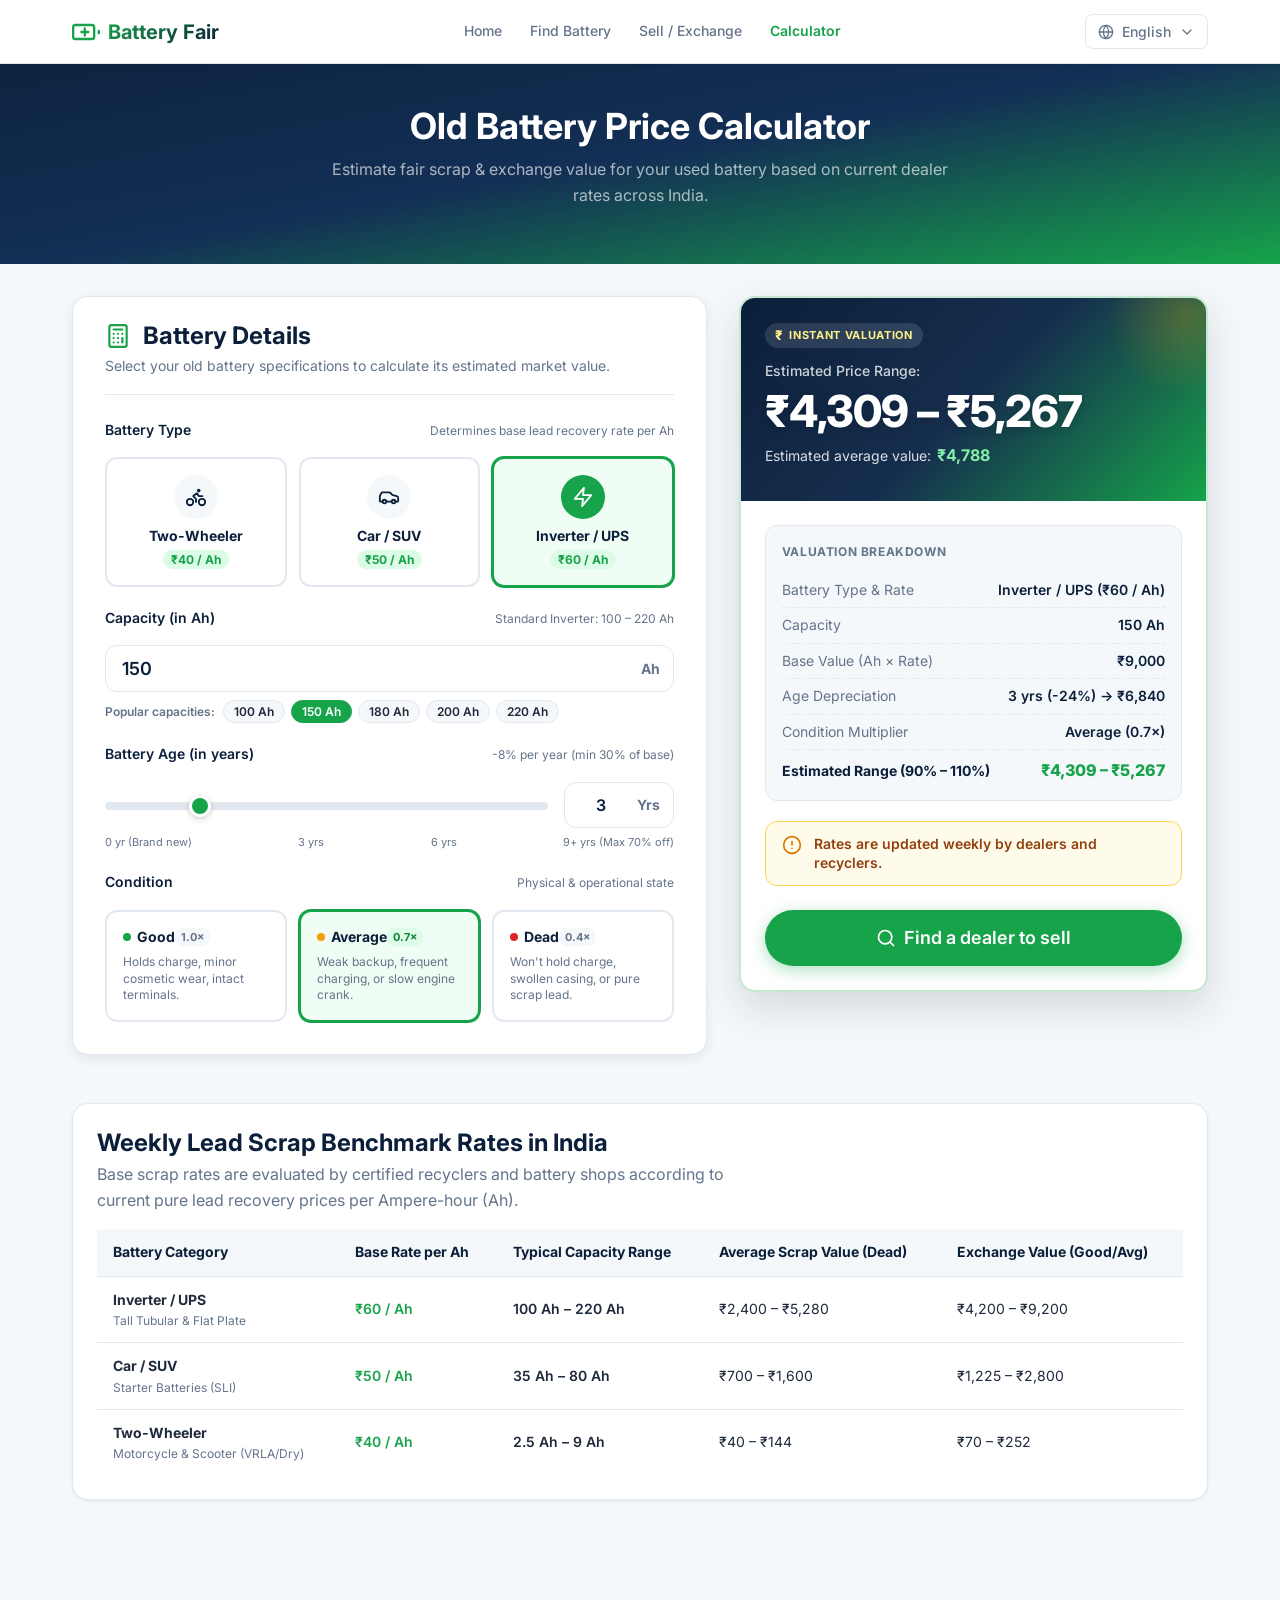
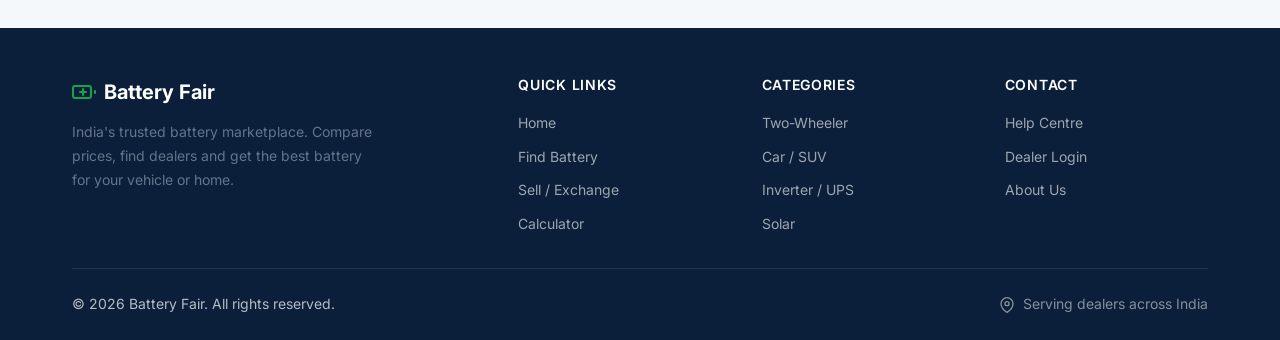
==== calculator.html @ ad50bdcd "Battery Fair demo" ====
<!DOCTYPE html>
<html lang="en">
<head>
  <meta charset="UTF-8">
  <meta name="viewport" content="width=device-width, initial-scale=1.0">
  <title>Old Battery Price Calculator — Battery Fair</title>
  <meta name="description" content="Calculate the scrap and exchange value of your old battery across India. Get instant fair price estimates based on weekly dealer rates.">
  <link rel="preconnect" href="https://fonts.googleapis.com">
  <link rel="preconnect" href="https://fonts.gstatic.com" crossorigin>
  <link href="https://fonts.googleapis.com/css2?family=Inter:wght@400;500;600;700;800&display=swap" rel="stylesheet">
  <link rel="stylesheet" href="css/style.css">
  <style>
    /* ============================================================
       Calculator Specific Styles
       ============================================================ */
    .calc-section {
      padding: var(--space-8) 0 var(--space-16);
    }

    .calc-grid {
      display: grid;
      grid-template-columns: 1fr;
      gap: var(--space-8);
      align-items: start;
    }

    @media (min-width: 992px) {
      .calc-grid {
        grid-template-columns: 1.15fr 0.85fr;
      }
    }

    /* Form Card */
    .calc-form-card {
      background: var(--color-white);
      border-radius: var(--radius-lg);
      padding: var(--space-6) var(--space-8);
      box-shadow: var(--shadow-md);
      border: 1px solid var(--color-border);
    }

    @media (max-width: 640px) {
      .calc-form-card {
        padding: var(--space-5) var(--space-4);
      }
    }

    .calc-card-header {
      margin-bottom: var(--space-6);
      padding-bottom: var(--space-4);
      border-bottom: 1px solid var(--color-border);
    }

    .calc-card-title {
      font-size: var(--font-size-2xl);
      color: var(--color-dark);
      display: flex;
      align-items: center;
      gap: var(--space-3);
    }

    .calc-card-title svg {
      width: 26px;
      height: 26px;
      color: var(--color-primary);
    }

    .calc-card-subtitle {
      font-size: var(--font-size-sm);
      color: var(--color-text-muted);
      margin-top: var(--space-1);
    }

    .form-label-row {
      display: flex;
      justify-content: space-between;
      align-items: baseline;
      margin-bottom: var(--space-2);
      flex-wrap: wrap;
      gap: var(--space-1);
    }

    .form-label-title {
      font-size: var(--font-size-sm);
      font-weight: 700;
      color: var(--color-dark);
    }

    .form-label-hint {
      font-size: var(--font-size-xs);
      color: var(--color-text-muted);
    }

    /* Battery Type Selector Cards */
    .type-cards-grid {
      display: grid;
      grid-template-columns: repeat(3, 1fr);
      gap: var(--space-3);
      margin-bottom: var(--space-2);
    }

    @media (max-width: 600px) {
      .type-cards-grid {
        grid-template-columns: 1fr;
      }
    }

    .type-card {
      display: flex;
      flex-direction: column;
      align-items: center;
      text-align: center;
      padding: var(--space-4) var(--space-3);
      background: var(--color-white);
      border: 2px solid var(--color-border);
      border-radius: var(--radius-md);
      cursor: pointer;
      transition: all var(--transition-base);
      user-select: none;
      position: relative;
    }

    .type-card:hover {
      border-color: var(--color-primary);
      background: #F0FDF4;
      transform: translateY(-2px);
    }

    .type-card.active {
      border-color: var(--color-primary);
      background: #F0FDF4;
      box-shadow: 0 0 0 1px var(--color-primary);
    }

    .type-card__icon {
      width: 44px;
      height: 44px;
      border-radius: 50%;
      background: var(--color-bg);
      display: flex;
      align-items: center;
      justify-content: center;
      color: var(--color-dark);
      margin-bottom: var(--space-2);
      transition: all var(--transition-fast);
    }

    .type-card.active .type-card__icon {
      background: var(--color-primary);
      color: var(--color-white);
    }

    .type-card__icon svg {
      width: 22px;
      height: 22px;
    }

    .type-card__title {
      font-size: var(--font-size-sm);
      font-weight: 700;
      color: var(--color-dark);
      margin-bottom: 2px;
    }

    .type-card__rate {
      font-size: var(--font-size-xs);
      font-weight: 700;
      color: var(--color-primary);
      background: var(--color-primary-light);
      padding: 2px 8px;
      border-radius: var(--radius-full);
      margin-top: 4px;
    }

    /* Capacity input with unit & quick presets */
    .input-unit-wrap {
      position: relative;
      display: flex;
      align-items: center;
    }

    .input-unit-wrap .form-input {
      padding-right: 56px;
      font-size: var(--font-size-lg);
      font-weight: 600;
      color: var(--color-dark);
    }

    .input-unit-tag {
      position: absolute;
      right: 14px;
      font-size: var(--font-size-sm);
      font-weight: 700;
      color: var(--color-text-muted);
      pointer-events: none;
    }

    .preset-chips-wrap {
      display: flex;
      align-items: center;
      gap: var(--space-2);
      flex-wrap: wrap;
      margin-top: var(--space-2);
    }

    .preset-chips-label {
      font-size: var(--font-size-xs);
      font-weight: 600;
      color: var(--color-text-muted);
    }

    .preset-chip-btn {
      font-size: var(--font-size-xs);
      font-weight: 600;
      padding: 3px 10px;
      border-radius: var(--radius-full);
      border: 1px solid var(--color-border);
      background: var(--color-bg);
      color: var(--color-text);
      cursor: pointer;
      transition: all var(--transition-fast);
    }

    .preset-chip-btn:hover {
      border-color: var(--color-primary);
      color: var(--color-primary);
      background: var(--color-primary-light);
    }

    .preset-chip-btn.active {
      border-color: var(--color-primary);
      background: var(--color-primary);
      color: var(--color-white);
    }

    /* Age Slider and Stepper */
    .age-control-box {
      display: flex;
      gap: var(--space-4);
      align-items: center;
    }

    .age-slider-wrap {
      flex: 1;
    }

    .form-range {
      width: 100%;
      height: 8px;
      border-radius: var(--radius-full);
      background: var(--color-border);
      outline: none;
      -webkit-appearance: none;
      cursor: pointer;
    }

    .form-range::-webkit-slider-thumb {
      -webkit-appearance: none;
      width: 22px;
      height: 22px;
      border-radius: 50%;
      background: var(--color-primary);
      border: 3px solid var(--color-white);
      box-shadow: 0 2px 6px rgba(0, 0, 0, 0.2);
      cursor: pointer;
      transition: transform var(--transition-fast);
    }

    .form-range::-webkit-slider-thumb:hover {
      transform: scale(1.15);
    }

    .age-number-wrap {
      width: 110px;
      flex-shrink: 0;
    }

    .age-number-wrap .form-input {
      font-size: var(--font-size-base);
      font-weight: 600;
      text-align: center;
      padding-right: 36px;
    }

    .age-scale-ticks {
      display: flex;
      justify-content: space-between;
      margin-top: 6px;
      font-size: 11px;
      color: var(--color-text-muted);
    }

    /* Condition Selector Cards */
    .condition-cards-grid {
      display: grid;
      grid-template-columns: repeat(3, 1fr);
      gap: var(--space-3);
    }

    @media (max-width: 640px) {
      .condition-cards-grid {
        grid-template-columns: 1fr;
      }
    }

    .condition-card {
      display: flex;
      flex-direction: column;
      justify-content: flex-start;
      padding: var(--space-4);
      border: 2px solid var(--color-border);
      border-radius: var(--radius-md);
      background: var(--color-white);
      cursor: pointer;
      text-align: left;
      transition: all var(--transition-base);
      user-select: none;
    }

    .condition-card:hover {
      border-color: var(--color-primary);
      background: #F0FDF4;
      transform: translateY(-2px);
    }

    .condition-card.active {
      border-color: var(--color-primary);
      background: #F0FDF4;
      box-shadow: 0 0 0 1px var(--color-primary);
    }

    .condition-card__top {
      display: flex;
      align-items: center;
      justify-content: space-between;
      margin-bottom: var(--space-1);
    }

    .condition-card__name {
      font-size: var(--font-size-sm);
      font-weight: 700;
      color: var(--color-dark);
      display: flex;
      align-items: center;
      gap: 6px;
    }

    .condition-dot {
      width: 8px;
      height: 8px;
      border-radius: 50%;
    }

    .condition-dot--good { background: #16A34A; }
    .condition-dot--avg  { background: #F59E0B; }
    .condition-dot--dead { background: #DC2626; }

    .condition-card__tag {
      font-size: 11px;
      font-weight: 700;
      padding: 2px 6px;
      border-radius: var(--radius-sm);
      background: var(--color-bg);
      color: var(--color-text-muted);
    }

    .condition-card.active .condition-card__tag {
      background: var(--color-primary-light);
      color: var(--color-primary-hover);
    }

    .condition-card__desc {
      font-size: 12px;
      color: var(--color-text-muted);
      line-height: 1.4;
      margin-top: 4px;
    }

    /* ==================== Result Column & Large Card ==================== */
    .calc-result-sticky {
      position: sticky;
      top: calc(var(--navbar-height) + var(--space-4));
    }

    .calc-result-card {
      background: var(--color-white);
      border-radius: var(--radius-lg);
      box-shadow: 0 16px 40px rgba(11, 31, 58, 0.14);
      border: 2px solid rgba(22, 163, 74, 0.25);
      overflow: hidden;
      transition: transform var(--transition-base), box-shadow var(--transition-base);
    }

    .calc-result-card:hover {
      box-shadow: 0 20px 48px rgba(11, 31, 58, 0.18);
    }

    .calc-result-header {
      background: linear-gradient(135deg, #0B1F3A 0%, #162E4E 50%, #16A34A 100%);
      color: var(--color-white);
      padding: var(--space-6) var(--space-6) var(--space-8);
      position: relative;
      overflow: hidden;
    }

    .calc-result-header::after {
      content: '';
      position: absolute;
      top: -60px;
      right: -60px;
      width: 160px;
      height: 160px;
      background: radial-gradient(circle, rgba(245, 158, 11, 0.25) 0%, transparent 70%);
      border-radius: 50%;
      pointer-events: none;
    }

    .calc-result-badge {
      display: inline-flex;
      align-items: center;
      gap: 6px;
      font-size: 11px;
      font-weight: 700;
      text-transform: uppercase;
      letter-spacing: 0.06em;
      color: #FEF08A;
      background: rgba(255, 255, 255, 0.12);
      padding: 4px 10px;
      border-radius: var(--radius-full);
      margin-bottom: var(--space-3);
    }

    .calc-result-badge svg {
      width: 14px;
      height: 14px;
    }

    .calc-result-label {
      font-size: var(--font-size-sm);
      color: rgba(255, 255, 255, 0.8);
      font-weight: 500;
      margin-bottom: var(--space-1);
    }

    .calc-result-range {
      font-size: clamp(2rem, 4.5vw, 2.75rem);
      font-weight: 800;
      line-height: 1.1;
      color: var(--color-white);
      letter-spacing: -0.02em;
      margin-bottom: var(--space-2);
      text-shadow: 0 2px 10px rgba(0, 0, 0, 0.2);
    }

    .calc-result-midpoint {
      font-size: var(--font-size-sm);
      color: rgba(255, 255, 255, 0.85);
      display: flex;
      align-items: center;
      gap: 6px;
    }

    .calc-result-midpoint strong {
      color: #86EFAC;
      font-weight: 700;
      font-size: var(--font-size-base);
    }

    .calc-result-body {
      padding: var(--space-6);
    }

    /* Breakdown Box */
    .calc-breakdown {
      background: var(--color-bg);
      border: 1px solid var(--color-border);
      border-radius: var(--radius-md);
      padding: var(--space-4);
      margin-bottom: var(--space-5);
    }

    .calc-breakdown__heading {
      font-size: var(--font-size-xs);
      font-weight: 700;
      color: var(--color-text-muted);
      text-transform: uppercase;
      letter-spacing: 0.05em;
      margin-bottom: var(--space-3);
    }

    .calc-breakdown__row {
      display: flex;
      justify-content: space-between;
      align-items: center;
      font-size: var(--font-size-sm);
      padding: 6px 0;
      border-bottom: 1px dashed var(--color-border);
    }

    .calc-breakdown__row:last-child {
      border-bottom: none;
      padding-bottom: 0;
      padding-top: var(--space-2);
    }

    .calc-breakdown__label {
      color: var(--color-text-muted);
    }

    .calc-breakdown__val {
      font-weight: 600;
      color: var(--color-dark);
      text-align: right;
    }

    .calc-breakdown__row--total .calc-breakdown__label {
      font-weight: 700;
      color: var(--color-dark);
    }

    .calc-breakdown__row--total .calc-breakdown__val {
      font-weight: 800;
      color: var(--color-primary);
      font-size: var(--font-size-base);
    }

    /* Specific Note required by prompt */
    .calc-note-box {
      display: flex;
      align-items: flex-start;
      gap: var(--space-3);
      background: #FFFBEB;
      border: 1.5px solid #FCD34D;
      border-radius: var(--radius-md);
      padding: var(--space-3) var(--space-4);
      margin-bottom: var(--space-6);
    }

    .calc-note-box svg {
      width: 20px;
      height: 20px;
      color: #D97706;
      flex-shrink: 0;
      margin-top: 1px;
    }

    .calc-note-text {
      font-size: var(--font-size-sm);
      font-weight: 600;
      color: #92400E;
      line-height: 1.4;
      margin: 0;
    }

    /* Find dealer button */
    .btn-find-dealer {
      width: 100%;
      box-shadow: 0 4px 16px rgba(22, 163, 74, 0.35);
    }

    .btn-find-dealer:hover {
      box-shadow: 0 6px 20px rgba(22, 163, 74, 0.45);
    }

    /* Reference Cards & Tables */
    .calc-info-section {
      margin-top: var(--space-12);
    }

    .rates-table-card {
      background: var(--color-white);
      border-radius: var(--radius-lg);
      padding: var(--space-6);
      border: 1px solid var(--color-border);
      box-shadow: var(--shadow-sm);
    }

    .rates-table {
      width: 100%;
      border-collapse: collapse;
      margin-top: var(--space-4);
    }

    .rates-table th,
    .rates-table td {
      padding: var(--space-3) var(--space-4);
      text-align: left;
      border-bottom: 1px solid var(--color-border);
      font-size: var(--font-size-sm);
    }

    .rates-table th {
      font-weight: 700;
      color: var(--color-dark);
      background: var(--color-bg);
    }

    .rates-table tr:last-child td {
      border-bottom: none;
    }

    .rates-table td:nth-child(2),
    .rates-table td:nth-child(3) {
      font-weight: 600;
    }

    .sr-only {
      position: absolute;
      width: 1px;
      height: 1px;
      padding: 0;
      margin: -1px;
      overflow: hidden;
      clip: rect(0, 0, 0, 0);
      white-space: nowrap;
      border: 0;
    }
  </style>
</head>
<body>

  <!-- ==================== NAVBAR ==================== -->
  <nav class="navbar" role="navigation" aria-label="Main navigation">
    <div class="container navbar__inner">
      <a href="index.html" class="navbar__logo" aria-label="Battery Fair home">
        <svg xmlns="http://www.w3.org/2000/svg" viewBox="0 0 24 24" fill="none"
             stroke="currentColor" stroke-width="2" stroke-linecap="round" stroke-linejoin="round">
          <rect x="1" y="6" width="18" height="12" rx="2" ry="2"/>
          <line x1="23" y1="13" x2="23" y2="11"/>
          <line x1="11" y1="9" x2="11" y2="15"/>
          <line x1="8" y1="12" x2="14" y2="12"/>
        </svg>
        <span>Battery Fair</span>
      </a>
      <div class="navbar__links">
        <a href="index.html"      class="navbar__link" data-page="index.html" data-i18n="nav.home">Home</a>
        <a href="finder.html"     class="navbar__link" data-page="finder.html" data-i18n="nav.find">Find Battery</a>
        <a href="sale.html"       class="navbar__link" data-page="sale.html" data-i18n="nav.sale">Sell / Exchange</a>
        <a href="calculator.html" class="navbar__link" data-page="calculator.html" data-i18n="nav.calculator">Calculator</a>
      </div>
      <div class="lang-dropdown">
        <button class="lang-dropdown__toggle" id="lang-toggle" aria-haspopup="true" aria-expanded="false">
          <svg xmlns="http://www.w3.org/2000/svg" viewBox="0 0 24 24" fill="none"
               stroke="currentColor" stroke-width="2" stroke-linecap="round" stroke-linejoin="round">
            <circle cx="12" cy="12" r="10"/>
            <line x1="2" y1="12" x2="22" y2="12"/>
            <path d="M12 2a15.3 15.3 0 0 1 4 10 15.3 15.3 0 0 1-4 10
                     15.3 15.3 0 0 1-4-10A15.3 15.3 0 0 1 12 2z"/>
          </svg>
          <span class="lang-dropdown__label">English</span>
          <svg xmlns="http://www.w3.org/2000/svg" viewBox="0 0 24 24" fill="none"
               stroke="currentColor" stroke-width="2" stroke-linecap="round" stroke-linejoin="round">
            <polyline points="6 9 12 15 18 9"/>
          </svg>
        </button>
        <div class="lang-dropdown__menu" id="lang-menu" role="menu">
          <button class="lang-dropdown__item lang-dropdown__item--active" data-lang="en" role="menuitem">English</button>
          <button class="lang-dropdown__item" data-lang="kn" role="menuitem">ಕನ್ನಡ</button>
          <button class="lang-dropdown__item" data-lang="hi" role="menuitem">हिन्दी</button>
        </div>
      </div>
      <button class="navbar__hamburger" id="hamburger"
              aria-label="Toggle menu" aria-expanded="false" aria-controls="mobile-menu">
        <span></span><span></span><span></span>
      </button>
    </div>
  </nav>

  <!-- ==================== MOBILE MENU ==================== -->
  <div class="mobile-menu" id="mobile-menu" role="navigation" aria-label="Mobile navigation">
    <span class="mobile-menu__label" data-i18n="nav.navigate">Navigate</span>
    <a href="index.html"      class="mobile-menu__link" data-page="index.html" data-i18n="nav.home">
      <svg xmlns="http://www.w3.org/2000/svg" viewBox="0 0 24 24" fill="none" stroke="currentColor" stroke-width="2" stroke-linecap="round" stroke-linejoin="round"><path d="M3 9l9-7 9 7v11a2 2 0 0 1-2 2H5a2 2 0 0 1-2-2z"/><polyline points="9 22 9 12 15 12 15 22"/></svg>
      Home
    </a>
    <a href="finder.html"     class="mobile-menu__link" data-page="finder.html" data-i18n="nav.find">
      <svg xmlns="http://www.w3.org/2000/svg" viewBox="0 0 24 24" fill="none" stroke="currentColor" stroke-width="2" stroke-linecap="round" stroke-linejoin="round"><circle cx="11" cy="11" r="8"/><line x1="21" y1="21" x2="16.65" y2="16.65"/></svg>
      Find Battery
    </a>
    <a href="sale.html"       class="mobile-menu__link" data-page="sale.html" data-i18n="nav.sale">
      <svg xmlns="http://www.w3.org/2000/svg" viewBox="0 0 24 24" fill="none" stroke="currentColor" stroke-width="2" stroke-linecap="round" stroke-linejoin="round"><path d="M20.59 13.41l-7.17 7.17a2 2 0 0 1-2.83 0L2 12V2h10l8.59 8.59a2 2 0 0 1 0 2.82z"/><line x1="7" y1="7" x2="7.01" y2="7"/></svg>
      Sell / Exchange
    </a>
    <a href="calculator.html" class="mobile-menu__link" data-page="calculator.html" data-i18n="nav.calculator">
      <svg xmlns="http://www.w3.org/2000/svg" viewBox="0 0 24 24" fill="none" stroke="currentColor" stroke-width="2" stroke-linecap="round" stroke-linejoin="round"><rect x="4" y="2" width="16" height="20" rx="2"/><line x1="8" y1="6" x2="16" y2="6"/><line x1="16" y1="14" x2="16" y2="18"/><line x1="8" y1="10" x2="8" y2="10.01"/><line x1="12" y1="10" x2="12" y2="10.01"/><line x1="16" y1="10" x2="16" y2="10.01"/><line x1="8" y1="14" x2="8" y2="14.01"/><line x1="12" y1="14" x2="12" y2="14.01"/><line x1="8" y1="18" x2="8" y2="18.01"/><line x1="12" y1="18" x2="12" y2="18.01"/></svg>
      Calculator
    </a>
    <div class="mobile-menu__divider"></div>
    <span class="mobile-menu__label" data-i18n="nav.language">Language</span>
    <a href="#" class="mobile-menu__link mobile-menu__link--active" data-lang="en" onclick="return false;">English</a>
    <a href="#" class="mobile-menu__link" data-lang="kn" onclick="return false;">ಕನ್ನಡ</a>
    <a href="#" class="mobile-menu__link" data-lang="hi" onclick="return false;">हिन्दी</a>
  </div>

  <!-- ============================================================
       HERO BANNER
       ============================================================ -->
  <section class="finder-hero">
    <div class="container">
      <h1 data-i18n="calc.hero_title">Old Battery Price Calculator</h1>
      <p data-i18n="calc.hero_subtitle">Estimate fair scrap &amp; exchange value for your used battery based on current dealer rates across India.</p>
    </div>
  </section>

  <!-- ============================================================
       CALCULATOR MAIN
       ============================================================ -->
  <main class="main-content" style="padding-top: 0;">
    <section class="calc-section">
      <div class="container">

        <div class="calc-grid">

          <!-- ----------------------------------------------------
               LEFT: Form Inputs Card
               ---------------------------------------------------- -->
          <div class="calc-form-card">
            <div class="calc-card-header">
              <h2 class="calc-card-title" data-i18n="calc.details_title">
                <svg xmlns="http://www.w3.org/2000/svg" viewBox="0 0 24 24" fill="none"
                     stroke="currentColor" stroke-width="2" stroke-linecap="round" stroke-linejoin="round">
                  <rect x="4" y="2" width="16" height="20" rx="2"/>
                  <line x1="8" y1="6" x2="16" y2="6"/>
                  <line x1="16" y1="14" x2="16" y2="18"/>
                  <line x1="8" y1="10" x2="8" y2="10.01"/>
                  <line x1="12" y1="10" x2="12" y2="10.01"/>
                  <line x1="16" y1="10" x2="16" y2="10.01"/>
                  <line x1="8" y1="14" x2="8" y2="14.01"/>
                  <line x1="12" y1="14" x2="12" y2="14.01"/>
                  <line x1="8" y1="18" x2="8" y2="18.01"/>
                  <line x1="12" y1="18" x2="12" y2="18.01"/>
                </svg>
                Battery Details
              </h2>
              <p class="calc-card-subtitle" data-i18n="calc.details_subtitle">Select your old battery specifications to calculate its estimated market value.</p>
            </div>

            <!-- Form -->
            <form id="calc-form" onsubmit="return false;">

              <!-- 1. Battery Type -->
              <div class="form-group">
                <div class="form-label-row">
                  <label class="form-label-title" for="battery-type">Battery Type</label>
                  <span class="form-label-hint">Determines base lead recovery rate per Ah</span>
                </div>

                <div class="type-cards-grid" role="radiogroup" aria-label="Battery Type">
                  <!-- Two-Wheeler -->
                  <button type="button" class="type-card" data-type="two-wheeler" role="radio" aria-checked="false">
                    <div class="type-card__icon">
                      <svg xmlns="http://www.w3.org/2000/svg" viewBox="0 0 24 24" fill="none" stroke="currentColor" stroke-width="2" stroke-linecap="round" stroke-linejoin="round">
                        <circle cx="5.5" cy="17.5" r="3.5"/>
                        <circle cx="18.5" cy="17.5" r="3.5"/>
                        <path d="M15 6a1 1 0 1 0 0-2 1 1 0 0 0 0 2zm-3 11.5V14l-3-3 4-3 2 3h4"/>
                      </svg>
                    </div>
                    <span class="type-card__title">Two-Wheeler</span>
                    <span class="type-card__rate">₹40 / Ah</span>
                  </button>

                  <!-- Car / SUV -->
                  <button type="button" class="type-card" data-type="car" role="radio" aria-checked="false">
                    <div class="type-card__icon">
                      <svg xmlns="http://www.w3.org/2000/svg" viewBox="0 0 24 24" fill="none" stroke="currentColor" stroke-width="2" stroke-linecap="round" stroke-linejoin="round">
                        <path d="M19 17h2c.6 0 1-.4 1-1v-3c0-.9-.7-1.7-1.5-1.9C18.7 10.6 16 10 16 10s-1.3-1.4-2.2-2.3c-.5-.4-1.1-.7-1.8-.7H5c-.6 0-1.1.4-1.4.9l-1.5 2.8C2.1 11 2 11.5 2 12v4c0 .6.4 1 1 1h2"/>
                        <circle cx="7" cy="17" r="2"/>
                        <path d="M9 17h6"/>
                        <circle cx="17" cy="17" r="2"/>
                      </svg>
                    </div>
                    <span class="type-card__title">Car / SUV</span>
                    <span class="type-card__rate">₹50 / Ah</span>
                  </button>

                  <!-- Inverter / UPS -->
                  <button type="button" class="type-card active" data-type="inverter" role="radio" aria-checked="true">
                    <div class="type-card__icon">
                      <svg xmlns="http://www.w3.org/2000/svg" viewBox="0 0 24 24" fill="none" stroke="currentColor" stroke-width="2" stroke-linecap="round" stroke-linejoin="round">
                        <polygon points="13 2 3 14 12 14 11 22 21 10 12 10 13 2"/>
                      </svg>
                    </div>
                    <span class="type-card__title">Inverter / UPS</span>
                    <span class="type-card__rate">₹60 / Ah</span>
                  </button>
                </div>

                <!-- Hidden / accessible select fallback -->
                <select id="battery-type" class="sr-only" aria-label="Select Battery Type">
                  <option value="two-wheeler">Two-Wheeler</option>
                  <option value="car">Car / SUV</option>
                  <option value="inverter" selected>Inverter / UPS</option>
                </select>
              </div>

              <!-- 2. Capacity in Ah -->
              <div class="form-group">
                <div class="form-label-row">
                  <label class="form-label-title" for="battery-capacity">Capacity (in Ah)</label>
                  <span class="form-label-hint" id="capacity-guide-text">Standard Inverter: 100 – 220 Ah</span>
                </div>

                <div class="input-unit-wrap">
                  <input type="number" class="form-input" id="battery-capacity" min="1" max="500" value="150" placeholder="e.g. 150">
                  <span class="input-unit-tag">Ah</span>
                </div>

                <div class="preset-chips-wrap">
                  <span class="preset-chips-label">Popular capacities:</span>
                  <div id="capacity-presets-container" style="display:inline-flex; gap:6px; flex-wrap:wrap;">
                    <!-- Rendered by JS -->
                  </div>
                </div>
              </div>

              <!-- 3. Age in years -->
              <div class="form-group">
                <div class="form-label-row">
                  <label class="form-label-title" for="battery-age">Battery Age (in years)</label>
                  <span class="form-label-hint" id="age-depreciation-label">-8% per year (min 30% of base)</span>
                </div>

                <div class="age-control-box">
                  <div class="age-slider-wrap">
                    <input type="range" class="form-range" id="battery-age-slider" min="0" max="15" step="0.5" value="3" aria-label="Battery age slider">
                  </div>
                  <div class="input-unit-wrap age-number-wrap">
                    <input type="number" class="form-input" id="battery-age" min="0" max="30" step="0.5" value="3" placeholder="3">
                    <span class="input-unit-tag">Yrs</span>
                  </div>
                </div>

                <div class="age-scale-ticks">
                  <span>0 yr (Brand new)</span>
                  <span>3 yrs</span>
                  <span>6 yrs</span>
                  <span>9+ yrs (Max 70% off)</span>
                </div>
              </div>

              <!-- 4. Condition -->
              <div class="form-group" style="margin-bottom: var(--space-2);">
                <div class="form-label-row">
                  <label class="form-label-title">Condition</label>
                  <span class="form-label-hint">Physical &amp; operational state</span>
                </div>

                <div class="condition-cards-grid" role="radiogroup" aria-label="Battery Condition">
                  <!-- Good -->
                  <button type="button" class="condition-card" data-condition="good" role="radio" aria-checked="false">
                    <div class="condition-card__top">
                      <span class="condition-card__name">
                        <span class="condition-dot condition-dot--good"></span>
                        Good
                      </span>
                      <span class="condition-card__tag">1.0×</span>
                    </div>
                    <p class="condition-card__desc">Holds charge, minor cosmetic wear, intact terminals.</p>
                  </button>

                  <!-- Average -->
                  <button type="button" class="condition-card active" data-condition="average" role="radio" aria-checked="true">
                    <div class="condition-card__top">
                      <span class="condition-card__name">
                        <span class="condition-dot condition-dot--avg"></span>
                        Average
                      </span>
                      <span class="condition-card__tag">0.7×</span>
                    </div>
                    <p class="condition-card__desc">Weak backup, frequent charging, or slow engine crank.</p>
                  </button>

                  <!-- Dead -->
                  <button type="button" class="condition-card" data-condition="dead" role="radio" aria-checked="false">
                    <div class="condition-card__top">
                      <span class="condition-card__name">
                        <span class="condition-dot condition-dot--dead"></span>
                        Dead
                      </span>
                      <span class="condition-card__tag">0.4×</span>
                    </div>
                    <p class="condition-card__desc">Won't hold charge, swollen casing, or pure scrap lead.</p>
                  </button>
                </div>

                <select id="battery-condition" class="sr-only" aria-label="Select Condition">
                  <option value="good">Good</option>
                  <option value="average" selected>Average</option>
                  <option value="dead">Dead</option>
                </select>
              </div>

            </form>
          </div>


          <!-- ----------------------------------------------------
               RIGHT: Large Result Card
               ---------------------------------------------------- -->
          <div class="calc-result-sticky">
            <div class="calc-result-card">

              <!-- Header with Price Range -->
              <div class="calc-result-header">
                <div class="calc-result-badge">
                  <span style="font-weight: 800; font-size: 13px; line-height: 1;">₹</span>
                  Instant Valuation
                </div>

                <div class="calc-result-label">Estimated Price Range:</div>
                <div class="calc-result-range" id="calc-range-output">₹4,309 – ₹5,267</div>

                <div class="calc-result-midpoint">
                  <span>Estimated average value:</span>
                  <strong id="calc-midpoint-output">₹4,788</strong>
                </div>
              </div>

              <!-- Body with Breakdown, Note and Action -->
              <div class="calc-result-body">

                <!-- Detailed Breakdown Box -->
                <div class="calc-breakdown">
                  <div class="calc-breakdown__heading" data-i18n="calc.breakdown_title">Valuation Breakdown</div>

                  <div class="calc-breakdown__row">
                    <span class="calc-breakdown__label">Battery Type &amp; Rate</span>
                    <span class="calc-breakdown__val" id="row-base-rate">Inverter / UPS (₹60 / Ah)</span>
                  </div>

                  <div class="calc-breakdown__row">
                    <span class="calc-breakdown__label">Capacity</span>
                    <span class="calc-breakdown__val" id="row-capacity">150 Ah</span>
                  </div>

                  <div class="calc-breakdown__row">
                    <span class="calc-breakdown__label">Base Value (Ah × Rate)</span>
                    <span class="calc-breakdown__val" id="row-base-val">₹9,000</span>
                  </div>

                  <div class="calc-breakdown__row">
                    <span class="calc-breakdown__label">Age Depreciation</span>
                    <span class="calc-breakdown__val" id="row-age-factor">3 yrs (-24%) → ₹6,840</span>
                  </div>

                  <div class="calc-breakdown__row">
                    <span class="calc-breakdown__label">Condition Multiplier</span>
                    <span class="calc-breakdown__val" id="row-cond-mult">Average (0.7×)</span>
                  </div>

                  <div class="calc-breakdown__row calc-breakdown__row--total">
                    <span class="calc-breakdown__label">Estimated Range (90% – 110%)</span>
                    <span class="calc-breakdown__val" id="row-total-range">₹4,309 – ₹5,267</span>
                  </div>
                </div>

                <!-- Prominent Note Required by Prompt -->
                <div class="calc-note-box">
                  <svg xmlns="http://www.w3.org/2000/svg" viewBox="0 0 24 24" fill="none"
                       stroke="currentColor" stroke-width="2" stroke-linecap="round" stroke-linejoin="round">
                    <circle cx="12" cy="12" r="10"/>
                    <line x1="12" y1="8" x2="12" y2="12"/>
                    <line x1="12" y1="16" x2="12.01" y2="16"/>
                  </svg>
                  <p class="calc-note-text" data-i18n="calc.note_text">Rates are updated weekly by dealers and recyclers.</p>
                </div>

                <!-- Prominent CTA Button Required by Prompt -->
                <a href="finder.html" class="btn btn-primary btn-lg btn-find-dealer" id="find-dealer-btn" data-i18n="calc.btn_find_dealer">
                  <svg xmlns="http://www.w3.org/2000/svg" viewBox="0 0 24 24" fill="none"
                       stroke="currentColor" stroke-width="2" stroke-linecap="round" stroke-linejoin="round">
                    <circle cx="11" cy="11" r="8"/>
                    <line x1="21" y1="21" x2="16.65" y2="16.65"/>
                  </svg>
                  Find a dealer to sell
                </a>

              </div>
            </div>
          </div>

        </div>

        <!-- ----------------------------------------------------
             REFERENCE SECTION: Benchmark Rates & Guide
             ---------------------------------------------------- -->
        <div class="calc-info-section">
          <div class="rates-table-card">
            <h3 data-i18n="calc.rates_table_title">Weekly Lead Scrap Benchmark Rates in India</h3>
            <p style="margin-top: 4px; margin-bottom: var(--space-4);">
              Base scrap rates are evaluated by certified recyclers and battery shops according to current pure lead recovery prices per Ampere-hour (Ah).
            </p>

            <table class="rates-table">
              <thead>
                <tr>
                  <th>Battery Category</th>
                  <th>Base Rate per Ah</th>
                  <th>Typical Capacity Range</th>
                  <th>Average Scrap Value (Dead)</th>
                  <th>Exchange Value (Good/Avg)</th>
                </tr>
              </thead>
              <tbody>
                <tr>
                  <td>
                    <strong>Inverter / UPS</strong>
                    <div style="font-size: 12px; color: var(--color-text-muted);">Tall Tubular &amp; Flat Plate</div>
                  </td>
                  <td style="color: var(--color-primary);">₹60 / Ah</td>
                  <td>100 Ah – 220 Ah</td>
                  <td>₹2,400 – ₹5,280</td>
                  <td>₹4,200 – ₹9,200</td>
                </tr>
                <tr>
                  <td>
                    <strong>Car / SUV</strong>
                    <div style="font-size: 12px; color: var(--color-text-muted);">Starter Batteries (SLI)</div>
                  </td>
                  <td style="color: var(--color-primary);">₹50 / Ah</td>
                  <td>35 Ah – 80 Ah</td>
                  <td>₹700 – ₹1,600</td>
                  <td>₹1,225 – ₹2,800</td>
                </tr>
                <tr>
                  <td>
                    <strong>Two-Wheeler</strong>
                    <div style="font-size: 12px; color: var(--color-text-muted);">Motorcycle &amp; Scooter (VRLA/Dry)</div>
                  </td>
                  <td style="color: var(--color-primary);">₹40 / Ah</td>
                  <td>2.5 Ah – 9 Ah</td>
                  <td>₹40 – ₹144</td>
                  <td>₹70 – ₹252</td>
                </tr>
              </tbody>
            </table>
          </div>
        </div>

      </div>
    </section>
  </main>


  <!-- ==================== FOOTER ==================== -->
  <footer class="footer">
    <div class="container">
      <div class="footer__grid">
        <div>
          <div class="footer__brand-name">
            <svg xmlns="http://www.w3.org/2000/svg" viewBox="0 0 24 24" fill="none" stroke="currentColor" stroke-width="2" stroke-linecap="round" stroke-linejoin="round"><rect x="1" y="6" width="18" height="12" rx="2" ry="2"/><line x1="23" y1="13" x2="23" y2="11"/><line x1="11" y1="9" x2="11" y2="15"/><line x1="8" y1="12" x2="14" y2="12"/></svg>
            Battery Fair
          </div>
          <p class="footer__brand-desc">India's trusted battery marketplace. Compare prices, find dealers and get the best battery for your vehicle or home.</p>
        </div>
        <div>
          <h4 class="footer__heading">Quick Links</h4>
          <ul class="footer__list">
            <li><a href="index.html">Home</a></li>
            <li><a href="finder.html">Find Battery</a></li>
            <li><a href="sale.html">Sell / Exchange</a></li>
            <li><a href="calculator.html">Calculator</a></li>
          </ul>
        </div>
        <div>
          <h4 class="footer__heading">Categories</h4>
          <ul class="footer__list">
            <li><a href="#">Two-Wheeler</a></li>
            <li><a href="#">Car / SUV</a></li>
            <li><a href="#">Inverter / UPS</a></li>
            <li><a href="#">Solar</a></li>
          </ul>
        </div>
        <div>
          <h4 class="footer__heading">Contact</h4>
          <ul class="footer__list">
            <li><a href="#">Help Centre</a></li>
            <li><a href="#">Dealer Login</a></li>
            <li><a href="#">About Us</a></li>
          </ul>
        </div>
      </div>
      <div class="footer__bottom">
        <span class="footer__copy">&copy; 2026 Battery Fair. All rights reserved.</span>
        <span class="footer__location">
          <svg xmlns="http://www.w3.org/2000/svg" viewBox="0 0 24 24" fill="none" stroke="currentColor" stroke-width="2" stroke-linecap="round" stroke-linejoin="round"><path d="M21 10c0 7-9 13-9 13s-9-6-9-13a9 9 0 0 1 18 0z"/><circle cx="12" cy="10" r="3"/></svg>
          Serving dealers across India
        </span>
      </div>
    </div>
  </footer>

  <script src="js/data.js"></script>
  <script src="js/app.js"></script>

  <!-- ============================================================
       Calculator Logic
       ============================================================ -->
  <script>
  'use strict';
  (() => {
    /* ---------- Rate Constants & Presets ---------- */
    const BASE_RATES = {
      'inverter': 60,     // ₹60 per Ah for Inverter
      'car': 50,          // ₹50 per Ah for Car
      'two-wheeler': 40   // ₹40 per Ah for Two-Wheeler
    };

    const CONDITION_MULTIPLIERS = {
      'good': 1.0,
      'average': 0.7,
      'dead': 0.4
    };

    const TYPE_LABELS = {
      'inverter': 'Inverter / UPS',
      'car': 'Car / SUV',
      'two-wheeler': 'Two-Wheeler'
    };

    const CONDITION_LABELS = {
      'good': 'Good (1.0×)',
      'average': 'Average (0.7×)',
      'dead': 'Dead (0.4×)'
    };

    const POPULAR_CAPACITIES = {
      'inverter': [100, 150, 180, 200, 220],
      'car': [35, 45, 55, 65, 80],
      'two-wheeler': [2.5, 4, 5, 7, 9]
    };

    const CAPACITY_GUIDES = {
      'inverter': 'Standard Inverter: 100 – 220 Ah',
      'car': 'Standard Car / SUV: 35 – 80 Ah',
      'two-wheeler': 'Standard Two-Wheeler: 2.5 – 9 Ah'
    };

    /* ---------- State ---------- */
    let currentType      = 'inverter';
    let currentCondition = 'average';

    /* ---------- DOM Elements ---------- */
    const typeCards      = document.querySelectorAll('.type-card');
    const typeSelect     = document.getElementById('battery-type');
    const capacityInput  = document.getElementById('battery-capacity');
    const presetsBox     = document.getElementById('capacity-presets-container');
    const capacityGuide  = document.getElementById('capacity-guide-text');
    const ageSlider      = document.getElementById('battery-age-slider');
    const ageInput       = document.getElementById('battery-age');
    const conditionCards = document.querySelectorAll('.condition-card');
    const conditionSelect= document.getElementById('battery-condition');

    // Outputs
    const rangeOutput    = document.getElementById('calc-range-output');
    const midpointOutput = document.getElementById('calc-midpoint-output');
    const rowBaseRate    = document.getElementById('row-base-rate');
    const rowCapacity    = document.getElementById('row-capacity');
    const rowBaseVal     = document.getElementById('row-base-val');
    const rowAgeFactor   = document.getElementById('row-age-factor');
    const rowCondMult    = document.getElementById('row-cond-mult');
    const rowTotalRange  = document.getElementById('row-total-range');

    /* ---------- Number Formatting Helper ---------- */
    function fmtINR(val) {
      return '₹' + Math.round(val).toLocaleString('en-IN');
    }

    /* ---------- Calculation Engine ---------- */
    function calculate() {
      const type = currentType;
      const baseRate = BASE_RATES[type] || 50;
      const capacity = Math.max(0, parseFloat(capacityInput.value) || 0);
      const age = Math.max(0, parseFloat(ageInput.value) || 0);
      const condMultiplier = CONDITION_MULTIPLIERS[currentCondition] || 0.7;

      // Formula:
      // Base value = capacity * baseRate
      const baseValue = capacity * baseRate;

      // minus 8% per year of age (never below 30% of base)
      const depreciationPct = age * 0.08;
      const ageFactor = Math.max(0.30, 1.0 - depreciationPct);
      const depreciatedBase = baseValue * ageFactor;

      // times condition multiplier (good 1.0, average 0.7, dead 0.4)
      const estimate = depreciatedBase * condMultiplier;

      // range: 90% to 110% of estimate
      const minVal = Math.round(estimate * 0.90);
      const maxVal = Math.round(estimate * 1.10);
      const midVal = Math.round(estimate);

      // Render Outputs
      if (capacity <= 0) {
        rangeOutput.textContent = '₹0 – ₹0';
        midpointOutput.textContent = '₹0';
        rowBaseVal.textContent = '₹0';
        rowAgeFactor.textContent = '—';
        rowTotalRange.textContent = '₹0 – ₹0';
      } else {
        rangeOutput.textContent = `${fmtINR(minVal)} – ${fmtINR(maxVal)}`;
        midpointOutput.textContent = fmtINR(midVal);

        rowBaseRate.textContent = `${TYPE_LABELS[type]} (₹${baseRate} / Ah)`;
        rowCapacity.textContent = `${capacity} Ah`;
        rowBaseVal.textContent = fmtINR(baseValue);

        const agePctText = Math.round(depreciationPct * 100);
        const isFloored = (1.0 - depreciationPct) < 0.30;
        const floorNotice = isFloored ? ' (Capped at 30% floor)' : '';
        rowAgeFactor.textContent = `${age} yr${age !== 1 ? 's' : ''} (-${Math.min(70, agePctText)}%) → ${fmtINR(depreciatedBase)}${floorNotice}`;

        rowCondMult.textContent = CONDITION_LABELS[currentCondition];
        rowTotalRange.textContent = `${fmtINR(minVal)} – ${fmtINR(maxVal)}`;
      }
    }

    /* ---------- Render Capacity Preset Chips ---------- */
    function renderCapacityPresets() {
      const presets = POPULAR_CAPACITIES[currentType] || [];
      const currentVal = parseFloat(capacityInput.value);

      presetsBox.innerHTML = presets.map(val => `
        <button type="button" class="preset-chip-btn ${val === currentVal ? 'active' : ''}" data-ah="${val}">
          ${val} Ah
        </button>
      `).join('');

      capacityGuide.textContent = CAPACITY_GUIDES[currentType] || '';
    }

    /* ---------- Event Listeners: Battery Type ---------- */
    function setBatteryType(type, setDefaultCapacity = false) {
      currentType = type;
      typeSelect.value = type;

      typeCards.forEach(card => {
        const isMatch = card.dataset.type === type;
        card.classList.toggle('active', isMatch);
        card.setAttribute('aria-checked', String(isMatch));
      });

      if (setDefaultCapacity) {
        const defaultCap = POPULAR_CAPACITIES[type][1] || 50;
        capacityInput.value = defaultCap;
      }

      renderCapacityPresets();
      calculate();
    }

    typeCards.forEach(card => {
      card.addEventListener('click', () => {
        setBatteryType(card.dataset.type, true);
      });
    });

    typeSelect.addEventListener('change', () => {
      setBatteryType(typeSelect.value, true);
    });

    /* ---------- Event Listeners: Capacity ---------- */
    capacityInput.addEventListener('input', () => {
      renderCapacityPresets();
      calculate();
    });

    presetsBox.addEventListener('click', e => {
      const chip = e.target.closest('.preset-chip-btn');
      if (!chip) return;
      capacityInput.value = chip.dataset.ah;
      renderCapacityPresets();
      calculate();
    });

    /* ---------- Event Listeners: Age ---------- */
    ageSlider.addEventListener('input', () => {
      ageInput.value = ageSlider.value;
      calculate();
    });

    ageInput.addEventListener('input', () => {
      const v = parseFloat(ageInput.value);
      if (!isNaN(v)) {
        ageSlider.value = Math.min(15, Math.max(0, v));
      }
      calculate();
    });

    /* ---------- Event Listeners: Condition ---------- */
    function setCondition(cond) {
      currentCondition = cond;
      conditionSelect.value = cond;

      conditionCards.forEach(card => {
        const isMatch = card.dataset.condition === cond;
        card.classList.toggle('active', isMatch);
        card.setAttribute('aria-checked', String(isMatch));
      });

      calculate();
    }

    conditionCards.forEach(card => {
      card.addEventListener('click', () => {
        setCondition(card.dataset.condition);
      });
    });

    conditionSelect.addEventListener('change', () => {
      setCondition(conditionSelect.value);
    });

    /* ---------- Initial Setup ---------- */
    setBatteryType('inverter', false);
    setCondition('average');
    calculate();

    window.addEventListener('batteryfair:languagechange', () => {
      calculate();
    });

  })();
  </script>

</body>
</html>
---- css/style.css ----
/* ============================================
   Battery Fair — Design System
   ============================================ */

/* --- CSS Variables --- */
:root {
  /* Colors */
  --color-primary: #16A34A;
  --color-primary-hover: #15803D;
  --color-primary-light: #DCFCE7;
  --color-dark: #0B1F3A;
  --color-dark-hover: #0E2A4F;
  --color-bg: #F5F8FA;
  --color-white: #FFFFFF;
  --color-accent: #F59E0B;
  --color-accent-hover: #D97706;
  --color-text: #1E293B;
  --color-text-muted: #64748B;
  --color-border: #E2E8F0;
  --color-shadow: rgba(11, 31, 58, 0.08);

  /* Typography */
  --font-family: 'Inter', system-ui, -apple-system, sans-serif;
  --font-size-xs: 0.75rem;    /* 12px */
  --font-size-sm: 0.875rem;   /* 14px */
  --font-size-base: 1rem;     /* 16px */
  --font-size-lg: 1.125rem;   /* 18px */
  --font-size-xl: 1.25rem;    /* 20px */
  --font-size-2xl: 1.5rem;    /* 24px */
  --font-size-3xl: 1.875rem;  /* 30px */
  --font-size-4xl: 2.25rem;   /* 36px */

  /* Spacing */
  --space-1: 0.25rem;
  --space-2: 0.5rem;
  --space-3: 0.75rem;
  --space-4: 1rem;
  --space-5: 1.25rem;
  --space-6: 1.5rem;
  --space-8: 2rem;
  --space-10: 2.5rem;
  --space-12: 3rem;
  --space-16: 4rem;

  /* Radii */
  --radius-sm: 8px;
  --radius-md: 12px;
  --radius-lg: 16px;
  --radius-full: 9999px;

  /* Shadows */
  --shadow-sm: 0 1px 3px var(--color-shadow);
  --shadow-md: 0 4px 12px var(--color-shadow);
  --shadow-lg: 0 8px 24px var(--color-shadow);
  --shadow-lift: 0 12px 32px rgba(11, 31, 58, 0.12);

  /* Transitions */
  --transition-fast: 150ms ease;
  --transition-base: 250ms ease;
  --transition-slow: 350ms ease;

  /* Layout */
  --navbar-height: 64px;
  --container-max: 1200px;
  --container-padding: var(--space-4);
}

/* --- Reset & Base --- */
*,
*::before,
*::after {
  margin: 0;
  padding: 0;
  box-sizing: border-box;
}

html {
  font-size: 16px;
  scroll-behavior: smooth;
  -webkit-text-size-adjust: 100%;
}

body {
  font-family: var(--font-family);
  font-size: var(--font-size-base);
  line-height: 1.6;
  color: var(--color-text);
  background-color: var(--color-bg);
  min-height: 100vh;
  display: flex;
  flex-direction: column;
  -webkit-font-smoothing: antialiased;
  -moz-osx-font-smoothing: grayscale;
}

img, svg {
  display: block;
  max-width: 100%;
}

a {
  color: inherit;
  text-decoration: none;
}

ul, ol {
  list-style: none;
}

button {
  font-family: inherit;
  cursor: pointer;
  border: none;
  background: none;
}

/* --- Typography --- */
h1, h2, h3, h4, h5, h6 {
  font-weight: 700;
  line-height: 1.25;
  color: var(--color-dark);
}

h1 { font-size: var(--font-size-3xl); }
h2 { font-size: var(--font-size-2xl); }
h3 { font-size: var(--font-size-xl);  }
h4 { font-size: var(--font-size-lg);  }

@media (min-width: 768px) {
  h1 { font-size: var(--font-size-4xl); }
  h2 { font-size: var(--font-size-3xl); }
  h3 { font-size: var(--font-size-2xl); }
}

p {
  color: var(--color-text-muted);
  max-width: 65ch;
}

/* --- Layout Utilities --- */
.container {
  width: 100%;
  max-width: var(--container-max);
  margin-inline: auto;
  padding-inline: var(--container-padding);
}

.main-content {
  flex: 1;
  padding-top: var(--navbar-height);
  padding-bottom: var(--space-16);
}

.section {
  padding-block: var(--space-12);
}

@media (min-width: 768px) {
  :root {
    --container-padding: var(--space-8);
  }
  .section {
    padding-block: var(--space-16);
  }
}

/* --- Cards --- */
.card {
  background: var(--color-white);
  border-radius: var(--radius-lg);
  box-shadow: var(--shadow-md);
  padding: var(--space-6);
  transition: transform var(--transition-base), box-shadow var(--transition-base);
}

.card:hover {
  transform: translateY(-4px);
  box-shadow: var(--shadow-lift);
}

.card--flat {
  box-shadow: var(--shadow-sm);
}

.card--flat:hover {
  box-shadow: var(--shadow-md);
}

/* --- Buttons --- */
.btn {
  display: inline-flex;
  align-items: center;
  justify-content: center;
  gap: var(--space-2);
  font-family: var(--font-family);
  font-size: var(--font-size-base);
  font-weight: 600;
  padding: var(--space-3) var(--space-6);
  border-radius: var(--radius-full);
  transition: all var(--transition-base);
  white-space: nowrap;
  min-height: 48px;
  cursor: pointer;
  border: 2px solid transparent;
  line-height: 1;
}

.btn svg {
  width: 20px;
  height: 20px;
  flex-shrink: 0;
}

/* Primary */
.btn-primary {
  background-color: var(--color-primary);
  color: var(--color-white);
}

.btn-primary:hover {
  background-color: var(--color-primary-hover);
  transform: translateY(-1px);
  box-shadow: 0 4px 14px rgba(22, 163, 74, 0.35);
}

.btn-primary:active {
  transform: translateY(0);
  box-shadow: none;
}

/* Secondary (outlined) */
.btn-secondary {
  background-color: transparent;
  color: var(--color-primary);
  border-color: var(--color-primary);
}

.btn-secondary:hover {
  background-color: var(--color-primary);
  color: var(--color-white);
  transform: translateY(-1px);
  box-shadow: 0 4px 14px rgba(22, 163, 74, 0.2);
}

.btn-secondary:active {
  transform: translateY(0);
  box-shadow: none;
}

/* Dark */
.btn-dark {
  background-color: var(--color-dark);
  color: var(--color-white);
}

.btn-dark:hover {
  background-color: var(--color-dark-hover);
  transform: translateY(-1px);
  box-shadow: 0 4px 14px rgba(11, 31, 58, 0.3);
}

/* Accent */
.btn-accent {
  background-color: var(--color-accent);
  color: var(--color-dark);
}

.btn-accent:hover {
  background-color: var(--color-accent-hover);
  transform: translateY(-1px);
  box-shadow: 0 4px 14px rgba(245, 158, 11, 0.35);
}

/* Small */
.btn-sm {
  font-size: var(--font-size-sm);
  padding: var(--space-2) var(--space-4);
  min-height: 36px;
}

/* Large */
.btn-lg {
  font-size: var(--font-size-lg);
  padding: var(--space-4) var(--space-8);
  min-height: 56px;
}


/* ============================================
   Navbar
   ============================================ */
.navbar {
  position: fixed;
  top: 0;
  left: 0;
  right: 0;
  height: var(--navbar-height);
  background: var(--color-white);
  border-bottom: 1px solid var(--color-border);
  box-shadow: var(--shadow-sm);
  z-index: 1000;
}

.navbar__inner {
  display: flex;
  align-items: center;
  justify-content: space-between;
  height: 100%;
}

/* Logo */
.navbar__logo {
  display: flex;
  align-items: center;
  gap: var(--space-2);
  font-size: var(--font-size-xl);
  font-weight: 700;
  color: var(--color-dark);
  flex-shrink: 0;
}

.navbar__logo svg {
  width: 28px;
  height: 28px;
  color: var(--color-primary);
}

.navbar__logo span {
  background: linear-gradient(135deg, var(--color-primary), var(--color-dark));
  -webkit-background-clip: text;
  -webkit-text-fill-color: transparent;
  background-clip: text;
}

/* Nav Links */
.navbar__links {
  display: none;
  align-items: center;
  gap: var(--space-1);
}

.navbar__link {
  font-size: var(--font-size-sm);
  font-weight: 500;
  color: var(--color-text-muted);
  padding: var(--space-2) var(--space-3);
  border-radius: var(--radius-sm);
  transition: color var(--transition-fast), background var(--transition-fast);
}

.navbar__link:hover {
  color: var(--color-primary);
  background-color: var(--color-primary-light);
}

.navbar__link--active {
  color: var(--color-primary);
  font-weight: 600;
}

/* Language Dropdown */
.lang-dropdown {
  position: relative;
  display: none;
}

.lang-dropdown__toggle {
  display: inline-flex;
  align-items: center;
  gap: var(--space-2);
  font-size: var(--font-size-sm);
  font-weight: 500;
  color: var(--color-text-muted);
  padding: var(--space-2) var(--space-3);
  border-radius: var(--radius-sm);
  border: 1px solid var(--color-border);
  background: var(--color-white);
  cursor: pointer;
  transition: border-color var(--transition-fast);
}

.lang-dropdown__toggle:hover {
  border-color: var(--color-primary);
}

.lang-dropdown__toggle svg {
  width: 16px;
  height: 16px;
}

.lang-dropdown__menu {
  display: none;
  position: absolute;
  top: calc(100% + var(--space-1));
  right: 0;
  background: var(--color-white);
  border: 1px solid var(--color-border);
  border-radius: var(--radius-sm);
  box-shadow: var(--shadow-md);
  min-width: 140px;
  overflow: hidden;
  z-index: 10;
}

.lang-dropdown__menu.open {
  display: block;
}

.lang-dropdown__item {
  display: block;
  width: 100%;
  text-align: left;
  padding: var(--space-2) var(--space-3);
  font-size: var(--font-size-sm);
  color: var(--color-text);
  transition: background var(--transition-fast);
}

.lang-dropdown__item:hover {
  background: var(--color-primary-light);
  color: var(--color-primary);
}

.lang-dropdown__item--active {
  color: var(--color-primary);
  font-weight: 600;
}

/* Hamburger */
.navbar__hamburger {
  display: flex;
  flex-direction: column;
  justify-content: center;
  gap: 5px;
  width: 40px;
  height: 40px;
  padding: 8px;
  border-radius: var(--radius-sm);
  cursor: pointer;
  transition: background var(--transition-fast);
}

.navbar__hamburger:hover {
  background: var(--color-bg);
}

.navbar__hamburger span {
  display: block;
  height: 2px;
  width: 100%;
  background: var(--color-dark);
  border-radius: 2px;
  transition: transform var(--transition-base), opacity var(--transition-base);
  transform-origin: center;
}

.navbar__hamburger.active span:nth-child(1) {
  transform: translateY(7px) rotate(45deg);
}

.navbar__hamburger.active span:nth-child(2) {
  opacity: 0;
}

.navbar__hamburger.active span:nth-child(3) {
  transform: translateY(-7px) rotate(-45deg);
}

/* Mobile Menu */
.mobile-menu {
  display: none;
  position: fixed;
  top: var(--navbar-height);
  left: 0;
  right: 0;
  bottom: 0;
  background: var(--color-white);
  padding: var(--space-4);
  z-index: 999;
  overflow-y: auto;
  animation: slideDown var(--transition-base) ease forwards;
}

@keyframes slideDown {
  from { opacity: 0; transform: translateY(-8px); }
  to   { opacity: 1; transform: translateY(0); }
}

.mobile-menu.open {
  display: flex;
  flex-direction: column;
  gap: var(--space-2);
}

.mobile-menu__link {
  display: flex;
  align-items: center;
  gap: var(--space-3);
  font-size: var(--font-size-lg);
  font-weight: 500;
  color: var(--color-text);
  padding: var(--space-3) var(--space-4);
  border-radius: var(--radius-md);
  transition: background var(--transition-fast), color var(--transition-fast);
}

.mobile-menu__link:hover {
  background: var(--color-primary-light);
  color: var(--color-primary);
}

.mobile-menu__link--active {
  background: var(--color-primary-light);
  color: var(--color-primary);
  font-weight: 600;
}

.mobile-menu__link svg {
  width: 20px;
  height: 20px;
  flex-shrink: 0;
}

.mobile-menu__divider {
  height: 1px;
  background: var(--color-border);
  margin: var(--space-2) 0;
}

.mobile-menu__label {
  font-size: var(--font-size-xs);
  font-weight: 600;
  color: var(--color-text-muted);
  text-transform: uppercase;
  letter-spacing: 0.05em;
  padding: var(--space-2) var(--space-4) var(--space-1);
}

/* Desktop: show links, hide hamburger */
@media (min-width: 768px) {
  .navbar__links {
    display: flex;
  }
  .lang-dropdown {
    display: block;
  }
  .navbar__hamburger {
    display: none;
  }
  .mobile-menu {
    display: none !important;
  }
}


/* ============================================
   Footer
   ============================================ */
.footer {
  background: var(--color-dark);
  color: rgba(255, 255, 255, 0.7);
  padding: var(--space-12) 0 var(--space-6);
  margin-top: auto;
}

.footer__grid {
  display: grid;
  grid-template-columns: 1fr;
  gap: var(--space-8);
}

@media (min-width: 768px) {
  .footer__grid {
    grid-template-columns: 2fr 1fr 1fr 1fr;
    gap: var(--space-10);
  }
}

.footer__brand-name {
  font-size: var(--font-size-xl);
  font-weight: 700;
  color: var(--color-white);
  display: flex;
  align-items: center;
  gap: var(--space-2);
  margin-bottom: var(--space-3);
}

.footer__brand-name svg {
  width: 24px;
  height: 24px;
  color: var(--color-primary);
}

.footer__brand-desc {
  font-size: var(--font-size-sm);
  line-height: 1.7;
  max-width: 300px;
}

.footer__heading {
  font-size: var(--font-size-sm);
  font-weight: 600;
  color: var(--color-white);
  text-transform: uppercase;
  letter-spacing: 0.05em;
  margin-bottom: var(--space-4);
}

.footer__list {
  display: flex;
  flex-direction: column;
  gap: var(--space-2);
}

.footer__list a {
  font-size: var(--font-size-sm);
  color: rgba(255, 255, 255, 0.6);
  transition: color var(--transition-fast);
}

.footer__list a:hover {
  color: var(--color-primary);
}

.footer__bottom {
  border-top: 1px solid rgba(255, 255, 255, 0.1);
  margin-top: var(--space-8);
  padding-top: var(--space-6);
  display: flex;
  flex-direction: column;
  gap: var(--space-3);
  align-items: center;
  text-align: center;
}

@media (min-width: 768px) {
  .footer__bottom {
    flex-direction: row;
    justify-content: space-between;
    text-align: left;
  }
}

.footer__copy {
  font-size: var(--font-size-sm);
}

.footer__location {
  display: flex;
  align-items: center;
  gap: var(--space-2);
  font-size: var(--font-size-sm);
  color: rgba(255, 255, 255, 0.5);
}

.footer__location svg {
  width: 16px;
  height: 16px;
  flex-shrink: 0;
}


/* ============================================
   Utility Classes
   ============================================ */
.text-center  { text-align: center; }
.text-primary { color: var(--color-primary); }
.text-accent  { color: var(--color-accent); }
.text-muted   { color: var(--color-text-muted); }
.text-white   { color: var(--color-white); }
.font-bold    { font-weight: 700; }

.mt-4  { margin-top: var(--space-4); }
.mt-6  { margin-top: var(--space-6); }
.mt-8  { margin-top: var(--space-8); }
.mb-4  { margin-bottom: var(--space-4); }
.mb-6  { margin-bottom: var(--space-6); }
.mb-8  { margin-bottom: var(--space-8); }

.grid {
  display: grid;
  gap: var(--space-6);
}

.grid-2 { grid-template-columns: 1fr; }
.grid-3 { grid-template-columns: 1fr; }
.grid-4 { grid-template-columns: 1fr; }

@media (min-width: 640px) {
  .grid-2 { grid-template-columns: repeat(2, 1fr); }
  .grid-4 { grid-template-columns: repeat(2, 1fr); }
}

@media (min-width: 768px) {
  .grid-3 { grid-template-columns: repeat(3, 1fr); }
}

@media (min-width: 1024px) {
  .grid-4 { grid-template-columns: repeat(4, 1fr); }
}

/* Badge */
.badge {
  display: inline-flex;
  align-items: center;
  gap: var(--space-1);
  font-size: var(--font-size-xs);
  font-weight: 600;
  padding: var(--space-1) var(--space-3);
  border-radius: var(--radius-full);
}

.badge--green {
  background: var(--color-primary-light);
  color: var(--color-primary);
}

.badge--amber {
  background: #FEF3C7;
  color: var(--color-accent-hover);
}

/* Highlight (accent underline) */
.highlight {
  position: relative;
}

.highlight::after {
  content: '';
  position: absolute;
  left: 0;
  bottom: 2px;
  width: 100%;
  height: 6px;
  background: var(--color-accent);
  opacity: 0.3;
  border-radius: 3px;
  z-index: -1;
}

/* Screen-reader only */
.sr-only {
  position: absolute;
  width: 1px;
  height: 1px;
  padding: 0;
  margin: -1px;
  overflow: hidden;
  clip: rect(0, 0, 0, 0);
  white-space: nowrap;
  border: 0;
}

/* Placeholder content for pages not yet built */
.page-placeholder {
  display: flex;
  flex-direction: column;
  align-items: center;
  justify-content: center;
  text-align: center;
  padding: var(--space-16) var(--space-4);
  min-height: 50vh;
}

.page-placeholder svg {
  width: 80px;
  height: 80px;
  color: var(--color-primary);
  margin-bottom: var(--space-6);
  opacity: 0.6;
}

.page-placeholder h1 {
  margin-bottom: var(--space-3);
}

.page-placeholder p {
  font-size: var(--font-size-lg);
  margin-inline: auto;
}



/* ============================================
   Landing Page — index.html
   ============================================ */

/* --- Hero Section --- */
.hero {
  position: relative;
  background: linear-gradient(165deg, #0B1F3A 0%, #132F55 40%, #16A34A 100%);
  color: var(--color-white);
  padding: calc(var(--navbar-height) + var(--space-12)) 0 var(--space-16);
  overflow: hidden;
}

.hero::before {
  content: '';
  position: absolute;
  inset: 0;
  background:
    radial-gradient(ellipse 600px 400px at 80% 20%, rgba(22, 163, 74, 0.2), transparent),
    radial-gradient(ellipse 400px 300px at 20% 80%, rgba(245, 158, 11, 0.08), transparent);
  pointer-events: none;
}

/* Subtle grid pattern overlay */
.hero::after {
  content: '';
  position: absolute;
  inset: 0;
  background-image:
    linear-gradient(rgba(255,255,255,0.03) 1px, transparent 1px),
    linear-gradient(90deg, rgba(255,255,255,0.03) 1px, transparent 1px);
  background-size: 48px 48px;
  pointer-events: none;
}

.hero__inner {
  position: relative;
  z-index: 1;
  text-align: center;
  max-width: 780px;
  margin-inline: auto;
}

.hero__badge {
  display: inline-flex;
  align-items: center;
  gap: var(--space-2);
  background: rgba(255, 255, 255, 0.1);
  backdrop-filter: blur(8px);
  -webkit-backdrop-filter: blur(8px);
  border: 1px solid rgba(255, 255, 255, 0.15);
  color: var(--color-accent);
  font-size: var(--font-size-sm);
  font-weight: 600;
  padding: var(--space-2) var(--space-4);
  border-radius: var(--radius-full);
  margin-bottom: var(--space-6);
}

.hero__badge svg {
  width: 16px;
  height: 16px;
}

.hero__title {
  font-size: clamp(2rem, 5vw, 3.5rem);
  font-weight: 800;
  color: var(--color-white);
  line-height: 1.1;
  letter-spacing: -0.02em;
  margin-bottom: var(--space-6);
}

.hero__title .highlight-word {
  color: var(--color-accent);
}

.hero__subtitle {
  font-size: clamp(1rem, 2.5vw, 1.25rem);
  color: rgba(255, 255, 255, 0.75);
  line-height: 1.7;
  max-width: 600px;
  margin-inline: auto;
  margin-bottom: var(--space-8);
}

.hero__actions {
  display: flex;
  flex-direction: column;
  gap: var(--space-3);
  align-items: center;
  margin-bottom: var(--space-12);
}

@media (min-width: 480px) {
  .hero__actions {
    flex-direction: row;
    justify-content: center;
    gap: var(--space-4);
  }
}

.hero__actions .btn {
  width: 100%;
  max-width: 260px;
}

.btn-white {
  background: var(--color-white);
  color: var(--color-dark);
  border-color: var(--color-white);
}

.btn-white:hover {
  background: var(--color-bg);
  transform: translateY(-1px);
  box-shadow: 0 4px 20px rgba(255, 255, 255, 0.25);
}

.btn-outline-white {
  background: transparent;
  color: var(--color-white);
  border-color: rgba(255, 255, 255, 0.4);
}

.btn-outline-white:hover {
  background: rgba(255, 255, 255, 0.1);
  border-color: var(--color-white);
  transform: translateY(-1px);
}

/* --- Stats Strip --- */
.hero__stats {
  display: grid;
  grid-template-columns: 1fr;
  gap: var(--space-4);
  max-width: 640px;
  margin-inline: auto;
}

@media (min-width: 480px) {
  .hero__stats {
    grid-template-columns: repeat(3, 1fr);
    gap: var(--space-6);
  }
}

.stat {
  text-align: center;
}

.stat__number {
  display: block;
  font-size: var(--font-size-2xl);
  font-weight: 800;
  color: var(--color-white);
  line-height: 1.2;
}

@media (min-width: 768px) {
  .stat__number {
    font-size: var(--font-size-3xl);
  }
}

.stat__label {
  display: block;
  font-size: var(--font-size-sm);
  color: rgba(255, 255, 255, 0.55);
  margin-top: var(--space-1);
}

.hero__stats-divider {
  display: none;
}

@media (min-width: 480px) {
  .hero__stats-divider {
    display: block;
    width: 1px;
    background: rgba(255, 255, 255, 0.15);
    align-self: stretch;
  }
  .hero__stats {
    grid-template-columns: 1fr auto 1fr auto 1fr;
  }
}


/* --- Section Shared --- */
.landing-section {
  padding: var(--space-12) 0;
}

@media (min-width: 768px) {
  .landing-section {
    padding: var(--space-16) 0 var(--space-16);
  }
}

.landing-section--alt {
  background: var(--color-white);
}

.section-header {
  text-align: center;
  max-width: 600px;
  margin-inline: auto;
  margin-bottom: var(--space-10);
}

@media (min-width: 768px) {
  .section-header {
    margin-bottom: var(--space-12);
  }
}

.section-header__tag {
  display: inline-flex;
  align-items: center;
  gap: var(--space-2);
  font-size: var(--font-size-sm);
  font-weight: 600;
  color: var(--color-primary);
  text-transform: uppercase;
  letter-spacing: 0.06em;
  margin-bottom: var(--space-3);
}

.section-header__tag svg {
  width: 18px;
  height: 18px;
}

.section-header h2 {
  margin-bottom: var(--space-4);
}

.section-header p {
  margin-inline: auto;
  font-size: var(--font-size-lg);
}


/* --- Problem / Solution Cards --- */
.problems-grid {
  display: grid;
  grid-template-columns: 1fr;
  gap: var(--space-6);
}

@media (min-width: 768px) {
  .problems-grid {
    grid-template-columns: repeat(3, 1fr);
    gap: var(--space-8);
  }
}

.problem-card {
  background: var(--color-white);
  border-radius: var(--radius-lg);
  box-shadow: var(--shadow-md);
  padding: var(--space-8) var(--space-6);
  transition: transform var(--transition-base), box-shadow var(--transition-base);
  display: flex;
  flex-direction: column;
}

.problem-card:hover {
  transform: translateY(-6px);
  box-shadow: var(--shadow-lift);
}

.problem-card__icon {
  width: 56px;
  height: 56px;
  display: flex;
  align-items: center;
  justify-content: center;
  border-radius: var(--radius-md);
  margin-bottom: var(--space-5);
  flex-shrink: 0;
}

.problem-card__icon svg {
  width: 28px;
  height: 28px;
}

.problem-card__icon--red {
  background: #FEE2E2;
  color: #DC2626;
}

.problem-card__icon--amber {
  background: #FEF3C7;
  color: #D97706;
}

.problem-card__icon--blue {
  background: #DBEAFE;
  color: #2563EB;
}

.problem-card__problem-label {
  font-size: var(--font-size-xs);
  font-weight: 700;
  text-transform: uppercase;
  letter-spacing: 0.08em;
  color: #DC2626;
  margin-bottom: var(--space-2);
}

.problem-card h3 {
  font-size: var(--font-size-xl);
  margin-bottom: var(--space-3);
}

.problem-card__desc {
  font-size: var(--font-size-base);
  color: var(--color-text-muted);
  line-height: 1.65;
  margin-bottom: var(--space-6);
  flex-grow: 1;
}

.problem-card__solution {
  background: var(--color-primary-light);
  border-radius: var(--radius-md);
  padding: var(--space-4);
  display: flex;
  align-items: flex-start;
  gap: var(--space-3);
}

.problem-card__solution-icon {
  width: 32px;
  height: 32px;
  display: flex;
  align-items: center;
  justify-content: center;
  background: var(--color-primary);
  color: var(--color-white);
  border-radius: 50%;
  flex-shrink: 0;
}

.problem-card__solution-icon svg {
  width: 16px;
  height: 16px;
}

.problem-card__solution-text {
  flex: 1;
}

.problem-card__solution-label {
  font-size: var(--font-size-xs);
  font-weight: 700;
  text-transform: uppercase;
  letter-spacing: 0.06em;
  color: var(--color-primary-hover);
  margin-bottom: var(--space-1);
}

.problem-card__solution-desc {
  font-size: var(--font-size-sm);
  color: var(--color-text);
  line-height: 1.55;
}


/* --- How It Works Steps --- */
.steps-grid {
  display: grid;
  grid-template-columns: 1fr;
  gap: var(--space-8);
  position: relative;
}

@media (min-width: 768px) {
  .steps-grid {
    grid-template-columns: repeat(3, 1fr);
    gap: var(--space-10);
  }
}

/* Connecting line between steps (desktop) */
@media (min-width: 768px) {
  .steps-grid::before {
    content: '';
    position: absolute;
    top: 40px;
    left: calc(16.666% + 24px);
    right: calc(16.666% + 24px);
    height: 2px;
    background: repeating-linear-gradient(
      90deg,
      var(--color-border) 0,
      var(--color-border) 8px,
      transparent 8px,
      transparent 16px
    );
    z-index: 0;
  }
}

.step {
  text-align: center;
  position: relative;
  z-index: 1;
}

.step__number {
  width: 56px;
  height: 56px;
  display: flex;
  align-items: center;
  justify-content: center;
  margin: 0 auto var(--space-5);
  border-radius: 50%;
  font-size: var(--font-size-xl);
  font-weight: 800;
}

.step__number--1 {
  background: var(--color-primary-light);
  color: var(--color-primary);
}

.step__number--2 {
  background: #DBEAFE;
  color: #2563EB;
}

.step__number--3 {
  background: #FEF3C7;
  color: #D97706;
}

.step__icon-ring {
  width: 80px;
  height: 80px;
  display: flex;
  align-items: center;
  justify-content: center;
  margin: 0 auto var(--space-5);
  background: var(--color-white);
  border-radius: 50%;
  box-shadow: var(--shadow-md);
}

.step__icon-ring svg {
  width: 36px;
  height: 36px;
  color: var(--color-primary);
}

.step h3 {
  margin-bottom: var(--space-2);
}

.step p {
  font-size: var(--font-size-base);
  color: var(--color-text-muted);
  max-width: 280px;
  margin-inline: auto;
  line-height: 1.6;
}

/* Mobile step connector (vertical line) */
@media (max-width: 767px) {
  .step + .step::before {
    content: '';
    display: block;
    width: 2px;
    height: 32px;
    background: repeating-linear-gradient(
      180deg,
      var(--color-border) 0,
      var(--color-border) 6px,
      transparent 6px,
      transparent 12px
    );
    margin: calc(-1 * var(--space-6)) auto var(--space-4);
  }
}


/* --- Coming Soon Section --- */
.coming-soon {
  background: linear-gradient(165deg, var(--color-dark) 0%, #132F55 100%);
  color: var(--color-white);
  padding: var(--space-16) 0;
  text-align: center;
}

.coming-soon__inner {
  max-width: 700px;
  margin-inline: auto;
}

.coming-soon h2 {
  color: var(--color-white);
  margin-bottom: var(--space-4);
}

.coming-soon p {
  color: rgba(255, 255, 255, 0.65);
  font-size: var(--font-size-lg);
  margin-inline: auto;
  margin-bottom: var(--space-10);
}

.coming-soon__features {
  display: grid;
  grid-template-columns: 1fr;
  gap: var(--space-4);
}

@media (min-width: 480px) {
  .coming-soon__features {
    grid-template-columns: repeat(2, 1fr);
  }
}

@media (min-width: 768px) {
  .coming-soon__features {
    grid-template-columns: repeat(4, 1fr);
    gap: var(--space-6);
  }
}

.coming-feature {
  background: rgba(255, 255, 255, 0.06);
  border: 1px solid rgba(255, 255, 255, 0.1);
  border-radius: var(--radius-lg);
  padding: var(--space-6) var(--space-4);
  transition: background var(--transition-base), border-color var(--transition-base);
}

.coming-feature:hover {
  background: rgba(255, 255, 255, 0.1);
  border-color: rgba(255, 255, 255, 0.2);
}

.coming-feature__icon {
  width: 48px;
  height: 48px;
  display: flex;
  align-items: center;
  justify-content: center;
  margin: 0 auto var(--space-4);
  background: rgba(22, 163, 74, 0.15);
  border-radius: var(--radius-md);
  color: var(--color-primary);
}

.coming-feature__icon svg {
  width: 24px;
  height: 24px;
}

.coming-feature h4 {
  color: var(--color-white);
  font-size: var(--font-size-base);
  margin-bottom: var(--space-2);
}

.coming-feature p {
  font-size: var(--font-size-sm);
  color: rgba(255, 255, 255, 0.5);
  line-height: 1.55;
}


/* --- CTA Banner --- */
.cta-banner {
  text-align: center;
  padding: var(--space-12) 0;
}

.cta-banner__inner {
  background: var(--color-primary-light);
  border-radius: var(--radius-lg);
  padding: var(--space-10) var(--space-6);
}

@media (min-width: 768px) {
  .cta-banner__inner {
    padding: var(--space-12) var(--space-16);
  }
}

.cta-banner h2 {
  margin-bottom: var(--space-3);
}

.cta-banner p {
  margin-inline: auto;
  font-size: var(--font-size-lg);
  margin-bottom: var(--space-6);
}

.cta-banner__actions {
  display: flex;
  flex-direction: column;
  gap: var(--space-3);
  align-items: center;
}

@media (min-width: 480px) {
  .cta-banner__actions {
    flex-direction: row;
    justify-content: center;
    gap: var(--space-4);
  }
}



/* ============================================
   Finder Page — finder.html
   ============================================ */

/* --- Finder Hero / Search --- */
.finder-hero {
  padding: calc(var(--navbar-height) + var(--space-10)) 0 var(--space-8);
  background: linear-gradient(170deg, #0B1F3A 0%, #132F55 55%, #16A34A 100%);
  color: var(--color-white);
  text-align: center;
}

.finder-hero h1 {
  color: var(--color-white);
  font-size: clamp(1.5rem, 4vw, 2.25rem);
  margin-bottom: var(--space-2);
}

.finder-hero p {
  color: rgba(255,255,255,0.65);
  margin-inline: auto;
  margin-bottom: var(--space-6);
}

/* Search bar */
.search-bar {
  display: flex;
  align-items: center;
  background: var(--color-white);
  border-radius: var(--radius-full);
  box-shadow: var(--shadow-lg);
  max-width: 540px;
  margin-inline: auto;
  overflow: hidden;
  border: 2px solid transparent;
  transition: border-color var(--transition-fast);
}

.search-bar:focus-within {
  border-color: var(--color-primary);
}

.search-bar__icon {
  display: flex;
  align-items: center;
  justify-content: center;
  padding-left: var(--space-4);
  color: var(--color-text-muted);
  flex-shrink: 0;
}

.search-bar__icon svg {
  width: 20px;
  height: 20px;
}

.search-bar__input {
  flex: 1;
  border: none;
  outline: none;
  font-family: var(--font-family);
  font-size: var(--font-size-base);
  padding: var(--space-4) var(--space-3);
  color: var(--color-text);
  background: transparent;
  min-width: 0;
}

.search-bar__input::placeholder {
  color: var(--color-text-muted);
}

.search-bar__btn {
  flex-shrink: 0;
  margin: 4px;
}

/* --- Filter Bar --- */
.filter-bar {
  padding: var(--space-6) 0 var(--space-4);
  border-bottom: 1px solid var(--color-border);
  background: var(--color-white);
}

.filter-bar__group {
  margin-bottom: var(--space-4);
}

.filter-bar__group:last-child {
  margin-bottom: 0;
}

.filter-bar__label {
  font-size: var(--font-size-xs);
  font-weight: 700;
  text-transform: uppercase;
  letter-spacing: 0.06em;
  color: var(--color-text-muted);
  margin-bottom: var(--space-2);
  display: block;
}

.filter-chips {
  display: flex;
  flex-wrap: wrap;
  gap: var(--space-2);
}

.chip {
  display: inline-flex;
  align-items: center;
  gap: var(--space-1);
  font-size: var(--font-size-sm);
  font-weight: 500;
  padding: var(--space-2) var(--space-3);
  border-radius: var(--radius-full);
  border: 1.5px solid var(--color-border);
  background: var(--color-white);
  color: var(--color-text);
  cursor: pointer;
  transition: all var(--transition-fast);
  white-space: nowrap;
  user-select: none;
}

.chip:hover {
  border-color: var(--color-primary);
  color: var(--color-primary);
  background: var(--color-primary-light);
}

.chip.active {
  border-color: var(--color-primary);
  background: var(--color-primary);
  color: var(--color-white);
}

.chip svg {
  width: 14px;
  height: 14px;
}

/* --- Results Bar --- */
.results-bar {
  display: flex;
  align-items: center;
  justify-content: space-between;
  flex-wrap: wrap;
  gap: var(--space-3);
  padding: var(--space-4) 0;
}

.results-bar__count {
  font-size: var(--font-size-base);
  font-weight: 600;
  color: var(--color-dark);
}

.results-bar__count span {
  color: var(--color-primary);
}

.results-bar__clear {
  font-size: var(--font-size-sm);
  font-weight: 500;
  color: var(--color-text-muted);
  cursor: pointer;
  display: inline-flex;
  align-items: center;
  gap: var(--space-1);
  padding: var(--space-1) var(--space-2);
  border-radius: var(--radius-sm);
  transition: color var(--transition-fast), background var(--transition-fast);
}

.results-bar__clear:hover {
  color: #DC2626;
  background: #FEE2E2;
}

.results-bar__clear svg {
  width: 14px;
  height: 14px;
}

/* --- Dealer Grid --- */
.dealer-grid {
  display: grid;
  grid-template-columns: 1fr;
  gap: var(--space-6);
  padding-bottom: var(--space-8);
}

@media (min-width: 640px) {
  .dealer-grid {
    grid-template-columns: repeat(2, 1fr);
  }
}

@media (min-width: 1024px) {
  .dealer-grid {
    grid-template-columns: repeat(3, 1fr);
  }
}

/* --- Dealer Card --- */
.dealer-card {
  background: var(--color-white);
  border-radius: var(--radius-lg);
  box-shadow: var(--shadow-md);
  padding: 0;
  overflow: hidden;
  display: flex;
  flex-direction: column;
  transition: transform var(--transition-base), box-shadow var(--transition-base);
}

.dealer-card:hover {
  transform: translateY(-5px);
  box-shadow: var(--shadow-lift);
}

.dealer-card__header {
  display: flex;
  align-items: flex-start;
  justify-content: space-between;
  padding: var(--space-5) var(--space-5) 0;
}

.dealer-card__name {
  font-size: var(--font-size-lg);
  font-weight: 700;
  color: var(--color-dark);
  line-height: 1.3;
}

.dealer-card__area {
  font-size: var(--font-size-sm);
  color: var(--color-text-muted);
  display: flex;
  align-items: center;
  gap: var(--space-1);
  margin-top: var(--space-1);
}

.dealer-card__area svg {
  width: 14px;
  height: 14px;
  flex-shrink: 0;
}

.badge--stock {
  display: inline-flex;
  align-items: center;
  gap: 4px;
  font-size: var(--font-size-xs);
  font-weight: 600;
  padding: 4px 10px;
  border-radius: var(--radius-full);
  background: var(--color-primary-light);
  color: var(--color-primary);
  white-space: nowrap;
  flex-shrink: 0;
}

.badge--stock svg {
  width: 12px;
  height: 12px;
}

.dealer-card__body {
  padding: var(--space-4) var(--space-5);
  flex-grow: 1;
}

/* Rating */
.rating {
  display: flex;
  align-items: center;
  gap: var(--space-2);
  margin-bottom: var(--space-3);
}

.rating__stars {
  display: flex;
  gap: 2px;
}

.rating__stars svg {
  width: 16px;
  height: 16px;
}

.rating__stars svg.star-filled {
  color: var(--color-accent);
  fill: var(--color-accent);
}

.rating__stars svg.star-half {
  color: var(--color-accent);
  fill: url(#half-star-grad);
}

.rating__stars svg.star-empty {
  color: #E2E8F0;
  fill: #E2E8F0;
}

.rating__value {
  font-size: var(--font-size-sm);
  font-weight: 700;
  color: var(--color-dark);
}

.rating__reviews {
  font-size: var(--font-size-xs);
  color: var(--color-text-muted);
}

/* Info rows */
.dealer-card__info {
  display: flex;
  flex-direction: column;
  gap: var(--space-3);
  margin-top: var(--space-3);
}

.dealer-card__info-row {
  display: flex;
  align-items: flex-start;
  gap: var(--space-2);
  font-size: var(--font-size-sm);
  color: var(--color-text-muted);
}

.dealer-card__info-row svg {
  width: 16px;
  height: 16px;
  flex-shrink: 0;
  margin-top: 2px;
  color: var(--color-text-muted);
}

.dealer-card__info-row strong {
  color: var(--color-text);
  font-weight: 600;
}

/* Brand pills */
.dealer-card__brands {
  display: flex;
  flex-wrap: wrap;
  gap: var(--space-1);
  margin-top: var(--space-1);
}

.brand-pill {
  font-size: 11px;
  font-weight: 600;
  padding: 2px 8px;
  border-radius: var(--radius-full);
  background: var(--color-bg);
  color: var(--color-text-muted);
}

/* Footer / Actions */
.dealer-card__actions {
  display: flex;
  gap: var(--space-2);
  padding: var(--space-4) var(--space-5) var(--space-5);
  border-top: 1px solid var(--color-border);
  margin-top: auto;
}

.dealer-card__actions .btn {
  flex: 1;
  font-size: var(--font-size-sm);
  padding: var(--space-2) var(--space-3);
  min-height: 42px;
}

.btn-whatsapp {
  background: #25D366;
  color: var(--color-white);
  border-color: #25D366;
}

.btn-whatsapp:hover {
  background: #1EBE57;
  transform: translateY(-1px);
  box-shadow: 0 4px 14px rgba(37, 211, 102, 0.35);
}

.btn-whatsapp svg {
  width: 18px;
  height: 18px;
}


/* --- Empty State --- */
.empty-state {
  text-align: center;
  padding: var(--space-16) var(--space-4);
  grid-column: 1 / -1;
}

.empty-state__icon {
  width: 80px;
  height: 80px;
  display: flex;
  align-items: center;
  justify-content: center;
  margin: 0 auto var(--space-6);
  background: var(--color-bg);
  border-radius: 50%;
  color: var(--color-text-muted);
}

.empty-state__icon svg {
  width: 40px;
  height: 40px;
}

.empty-state h3 {
  margin-bottom: var(--space-2);
}

.empty-state p {
  margin-inline: auto;
  margin-bottom: var(--space-6);
}

/* --- Modal --- */
.modal-overlay {
  display: none;
  position: fixed;
  inset: 0;
  background: rgba(11, 31, 58, 0.5);
  backdrop-filter: blur(4px);
  -webkit-backdrop-filter: blur(4px);
  z-index: 2000;
  align-items: center;
  justify-content: center;
  padding: var(--space-4);
}

.modal-overlay.open {
  display: flex;
}

.modal {
  background: var(--color-white);
  border-radius: var(--radius-lg);
  box-shadow: var(--shadow-lg);
  width: 100%;
  max-width: 480px;
  max-height: 90vh;
  overflow-y: auto;
  animation: modalIn var(--transition-base) ease forwards;
}

@keyframes modalIn {
  from { opacity: 0; transform: scale(0.95) translateY(12px); }
  to   { opacity: 1; transform: scale(1) translateY(0); }
}

.modal__header {
  display: flex;
  align-items: center;
  justify-content: space-between;
  padding: var(--space-5) var(--space-6);
  border-bottom: 1px solid var(--color-border);
}

.modal__header h3 {
  font-size: var(--font-size-lg);
}

.modal__close {
  width: 36px;
  height: 36px;
  display: flex;
  align-items: center;
  justify-content: center;
  border-radius: 50%;
  color: var(--color-text-muted);
  transition: background var(--transition-fast), color var(--transition-fast);
  cursor: pointer;
}

.modal__close:hover {
  background: var(--color-bg);
  color: var(--color-text);
}

.modal__close svg {
  width: 20px;
  height: 20px;
}

.modal__body {
  padding: var(--space-6);
}

.modal__dealer-name {
  font-size: var(--font-size-base);
  font-weight: 600;
  color: var(--color-primary);
  margin-bottom: var(--space-5);
  display: flex;
  align-items: center;
  gap: var(--space-2);
}

.modal__dealer-name svg {
  width: 18px;
  height: 18px;
}

/* Form */
.form-group {
  margin-bottom: var(--space-5);
}

.form-group label {
  display: block;
  font-size: var(--font-size-sm);
  font-weight: 600;
  color: var(--color-dark);
  margin-bottom: var(--space-2);
}

.form-input,
.form-select {
  width: 100%;
  font-family: var(--font-family);
  font-size: var(--font-size-base);
  padding: var(--space-3) var(--space-4);
  border: 1.5px solid var(--color-border);
  border-radius: var(--radius-md);
  color: var(--color-text);
  background: var(--color-white);
  transition: border-color var(--transition-fast);
  outline: none;
}

.form-input:focus,
.form-select:focus {
  border-color: var(--color-primary);
}

.form-input::placeholder {
  color: var(--color-text-muted);
}

.form-select {
  appearance: none;
  background-image: url("data:image/svg+xml,%3Csvg xmlns='http://www.w3.org/2000/svg' width='16' height='16' viewBox='0 0 24 24' fill='none' stroke='%2364748B' stroke-width='2' stroke-linecap='round' stroke-linejoin='round'%3E%3Cpolyline points='6 9 12 15 18 9'/%3E%3C/svg%3E");
  background-repeat: no-repeat;
  background-position: right 12px center;
  padding-right: 40px;
}

.modal__footer {
  padding: 0 var(--space-6) var(--space-6);
}

.modal__footer .btn {
  width: 100%;
}

/* Success state shown after form submit */
.modal__success {
  text-align: center;
  padding: var(--space-6);
  display: none;
}

.modal__success.show {
  display: block;
}

.modal__success-icon {
  width: 64px;
  height: 64px;
  display: flex;
  align-items: center;
  justify-content: center;
  margin: 0 auto var(--space-4);
  background: var(--color-primary-light);
  border-radius: 50%;
  color: var(--color-primary);
}

.modal__success-icon svg {
  width: 32px;
  height: 32px;
}

.modal__success h3 {
  margin-bottom: var(--space-2);
}

.modal__success p {
  margin-inline: auto;
  margin-bottom: var(--space-5);
}


/* ============================================
   Sale & Dealer Portal — sale.html
   ============================================ */

/* --- Dealer Portal Container & Layout --- */
.portal-header {
  background: linear-gradient(165deg, #0B1F3A 0%, #132F55 50%, #16A34A 100%);
  color: var(--color-white);
  padding: calc(var(--navbar-height) + var(--space-8)) 0 var(--space-8);
  text-align: center;
}

.portal-header h1 {
  color: var(--color-white);
  font-size: clamp(1.75rem, 4vw, 2.5rem);
  margin-bottom: var(--space-2);
}

.portal-header p {
  color: rgba(255, 255, 255, 0.75);
  margin-inline: auto;
  font-size: var(--font-size-base);
}

/* Dealer Session Bar */
.dealer-bar {
  background: var(--color-white);
  border-bottom: 1px solid var(--color-border);
  padding: var(--space-3) 0;
  box-shadow: var(--shadow-sm);
}

.dealer-bar__inner {
  display: flex;
  align-items: center;
  justify-content: space-between;
  flex-wrap: wrap;
  gap: var(--space-3);
}

.dealer-bar__info {
  display: flex;
  align-items: center;
  gap: var(--space-3);
}

.dealer-bar__avatar {
  width: 40px;
  height: 40px;
  border-radius: 50%;
  background: var(--color-primary-light);
  color: var(--color-primary);
  display: flex;
  align-items: center;
  justify-content: center;
  flex-shrink: 0;
}

.dealer-bar__avatar svg {
  width: 22px;
  height: 22px;
}

.dealer-bar__title {
  font-weight: 700;
  color: var(--color-dark);
  font-size: var(--font-size-base);
  line-height: 1.2;
}

.dealer-bar__meta {
  font-size: var(--font-size-xs);
  color: var(--color-text-muted);
}

.dealer-bar__logout {
  display: inline-flex;
  align-items: center;
  gap: var(--space-1);
  font-size: var(--font-size-sm);
  color: var(--color-text-muted);
  padding: var(--space-1) var(--space-3);
  border-radius: var(--radius-sm);
  border: 1px solid var(--color-border);
  transition: all var(--transition-fast);
}

.dealer-bar__logout:hover {
  color: #DC2626;
  border-color: #F87171;
  background: #FEF2F2;
}

.dealer-bar__logout svg {
  width: 16px;
  height: 16px;
}

/* --- Dealer Login Card --- */
.login-section {
  padding: var(--space-12) 0;
}

.login-card {
  max-width: 440px;
  margin: 0 auto;
  background: var(--color-white);
  border-radius: var(--radius-lg);
  box-shadow: var(--shadow-md);
  padding: var(--space-8);
  border: 1px solid var(--color-border);
  text-align: center;
}

.login-card__icon {
  width: 64px;
  height: 64px;
  border-radius: 50%;
  background: var(--color-primary-light);
  color: var(--color-primary);
  display: flex;
  align-items: center;
  justify-content: center;
  margin: 0 auto var(--space-4);
}

.login-card__icon svg {
  width: 32px;
  height: 32px;
}

.login-card h2 {
  font-size: var(--font-size-2xl);
  margin-bottom: var(--space-2);
}

.login-card p {
  font-size: var(--font-size-sm);
  color: var(--color-text-muted);
  margin-bottom: var(--space-6);
  margin-inline: auto;
}

.login-quick-select {
  margin-top: var(--space-6);
  padding-top: var(--space-6);
  border-top: 1px dashed var(--color-border);
  text-align: left;
}

.login-quick-select__label {
  font-size: var(--font-size-xs);
  font-weight: 700;
  text-transform: uppercase;
  color: var(--color-text-muted);
  letter-spacing: 0.05em;
  margin-bottom: var(--space-2);
  display: block;
}

.login-quick-chips {
  display: flex;
  flex-wrap: wrap;
  gap: var(--space-2);
}

.quick-dealer-btn {
  font-size: var(--font-size-xs);
  padding: var(--space-1) var(--space-3);
  border-radius: var(--radius-full);
  background: var(--color-bg);
  border: 1px solid var(--color-border);
  color: var(--color-text);
  cursor: pointer;
  transition: all var(--transition-fast);
}

.quick-dealer-btn:hover {
  background: var(--color-primary-light);
  border-color: var(--color-primary);
  color: var(--color-primary);
}

/* --- Form & Warranty Main Grid --- */
.sale-content {
  padding: var(--space-8) 0 var(--space-16);
}

.sale-grid {
  display: grid;
  grid-template-columns: 1fr;
  gap: var(--space-8);
  align-items: start;
}

@media (min-width: 992px) {
  .sale-grid {
    grid-template-columns: 1.15fr 1fr;
    gap: var(--space-8);
  }
}

/* Registration Form Card */
.reg-card {
  background: var(--color-white);
  border-radius: var(--radius-lg);
  box-shadow: var(--shadow-md);
  padding: var(--space-6) var(--space-8);
  border: 1px solid var(--color-border);
}

.reg-card__header {
  display: flex;
  align-items: center;
  gap: var(--space-3);
  margin-bottom: var(--space-6);
  padding-bottom: var(--space-4);
  border-bottom: 1px solid var(--color-border);
}

.reg-card__header-icon {
  width: 44px;
  height: 44px;
  border-radius: var(--radius-md);
  background: var(--color-primary-light);
  color: var(--color-primary);
  display: flex;
  align-items: center;
  justify-content: center;
  flex-shrink: 0;
}

.reg-card__header-icon svg {
  width: 24px;
  height: 24px;
}

.reg-card__title {
  font-size: var(--font-size-xl);
  font-weight: 700;
  color: var(--color-dark);
}

.reg-card__subtitle {
  font-size: var(--font-size-xs);
  color: var(--color-text-muted);
}

.form-row {
  display: grid;
  grid-template-columns: 1fr;
  gap: var(--space-4);
}

@media (min-width: 600px) {
  .form-row-2 {
    grid-template-columns: repeat(2, 1fr);
  }
}

.form-error {
  display: none;
  font-size: var(--font-size-xs);
  color: #DC2626;
  margin-top: 4px;
  font-weight: 500;
}

.form-group.has-error .form-error {
  display: flex;
  align-items: center;
  gap: 4px;
}

.form-group.has-error .form-input,
.form-group.has-error .form-select {
  border-color: #DC2626;
  background-color: #FEF2F2;
}

/* --- Digital Warranty Certificate / Card --- */
.warranty-preview-wrap {
  position: relative;
}

.warranty-preview-sticky {
  position: sticky;
  top: calc(var(--navbar-height) + var(--space-4));
}

.warranty-card {
  background: var(--color-white);
  border-radius: var(--radius-lg);
  box-shadow: 0 16px 36px rgba(11, 31, 58, 0.16);
  overflow: hidden;
  border: 1px solid rgba(22, 163, 74, 0.2);
  transition: transform var(--transition-base), box-shadow var(--transition-base);
}

.warranty-card:hover {
  box-shadow: 0 20px 44px rgba(11, 31, 58, 0.22);
}

/* Card Header Gradient */
.warranty-card__header {
  background: linear-gradient(135deg, #0B1F3A 0%, #162E4E 50%, #16A34A 100%);
  color: var(--color-white);
  padding: var(--space-6) var(--space-6) var(--space-5);
  position: relative;
  overflow: hidden;
}

.warranty-card__header::after {
  content: '';
  position: absolute;
  top: -50px;
  right: -50px;
  width: 140px;
  height: 140px;
  background: radial-gradient(circle, rgba(245, 158, 11, 0.3) 0%, transparent 70%);
  border-radius: 50%;
  pointer-events: none;
}

.warranty-card__top {
  display: flex;
  align-items: center;
  justify-content: space-between;
  margin-bottom: var(--space-3);
}

.warranty-card__logo {
  display: flex;
  align-items: center;
  gap: var(--space-2);
  font-weight: 700;
  font-size: var(--font-size-base);
  color: var(--color-white);
}

.warranty-card__logo svg {
  width: 22px;
  height: 22px;
  color: var(--color-accent);
}

.warranty-card__type {
  font-size: 10px;
  text-transform: uppercase;
  letter-spacing: 0.1em;
  background: rgba(255, 255, 255, 0.15);
  border: 1px solid rgba(255, 255, 255, 0.2);
  padding: 3px 8px;
  border-radius: var(--radius-full);
  font-weight: 600;
  color: var(--color-white);
}

.warranty-card__badge-row {
  display: flex;
  align-items: center;
  justify-content: space-between;
  gap: var(--space-2);
  flex-wrap: wrap;
}

.warranty-status-badge {
  display: inline-flex;
  align-items: center;
  gap: 6px;
  padding: 4px 12px;
  border-radius: var(--radius-full);
  font-size: var(--font-size-xs);
  font-weight: 700;
  background: rgba(220, 252, 231, 0.95);
  color: #15803D;
  box-shadow: 0 2px 8px rgba(0, 0, 0, 0.1);
}

.warranty-status-badge .dot {
  width: 8px;
  height: 8px;
  border-radius: 50%;
  background: #16A34A;
  animation: pulseDot 2s infinite;
}

@keyframes pulseDot {
  0% { transform: scale(0.9); opacity: 0.8; }
  50% { transform: scale(1.3); opacity: 1; }
  100% { transform: scale(0.9); opacity: 0.8; }
}

.warranty-card__id {
  font-family: monospace;
  font-size: var(--font-size-xs);
  color: rgba(255, 255, 255, 0.8);
  letter-spacing: 0.05em;
}

/* Card Body */
.warranty-card__body {
  padding: var(--space-6);
  background: var(--color-white);
}

.warranty-card__grid {
  display: grid;
  grid-template-columns: repeat(2, 1fr);
  gap: var(--space-4);
  margin-bottom: var(--space-6);
}

.warranty-card__item {
  display: flex;
  flex-direction: column;
}

.warranty-card__item-label {
  font-size: 11px;
  text-transform: uppercase;
  letter-spacing: 0.05em;
  color: var(--color-text-muted);
  font-weight: 600;
  margin-bottom: 2px;
}

.warranty-card__item-val {
  font-size: var(--font-size-sm);
  font-weight: 600;
  color: var(--color-dark);
  word-break: break-word;
}

.warranty-card__item-val.highlight-val {
  color: var(--color-primary);
  font-size: var(--font-size-base);
}

/* QR Code Section */
.warranty-card__qr-section {
  display: flex;
  align-items: center;
  gap: var(--space-5);
  background: var(--color-bg);
  border-radius: var(--radius-md);
  padding: var(--space-4);
  border: 1px dashed var(--color-border);
}

.warranty-card__qr-box {
  width: 90px;
  height: 90px;
  background: var(--color-white);
  padding: 6px;
  border-radius: var(--radius-sm);
  box-shadow: var(--shadow-sm);
  display: flex;
  align-items: center;
  justify-content: center;
  flex-shrink: 0;
}

.warranty-card__qr-box img,
.warranty-card__qr-box canvas {
  width: 100% !important;
  height: 100% !important;
  display: block;
}

.warranty-card__qr-text {
  flex: 1;
}

.warranty-card__qr-title {
  font-size: var(--font-size-sm);
  font-weight: 700;
  color: var(--color-dark);
  margin-bottom: 2px;
}

.warranty-card__qr-desc {
  font-size: var(--font-size-xs);
  color: var(--color-text-muted);
  line-height: 1.4;
}

/* Card Actions */
.warranty-card__actions {
  display: flex;
  flex-direction: column;
  gap: var(--space-3);
  margin-top: var(--space-5);
}

.btn-whatsapp-share {
  background: #25D366;
  color: var(--color-white);
  border-color: #25D366;
  width: 100%;
}

.btn-whatsapp-share:hover {
  background: #1EBE57;
  color: var(--color-white);
  box-shadow: 0 4px 14px rgba(37, 211, 102, 0.35);
}

/* Card placeholder before generation */
.card-placeholder {
  border: 2px dashed var(--color-border);
  border-radius: var(--radius-lg);
  padding: var(--space-12) var(--space-6);
  text-align: center;
  background: var(--color-white);
}

.card-placeholder svg {
  width: 60px;
  height: 60px;
  color: var(--color-text-muted);
  opacity: 0.5;
  margin: 0 auto var(--space-4);
}

.card-placeholder h3 {
  font-size: var(--font-size-lg);
  color: var(--color-dark);
  margin-bottom: var(--space-2);
}

.card-placeholder p {
  font-size: var(--font-size-sm);
  color: var(--color-text-muted);
  margin-inline: auto;
}

/* --- My Customers Table Section --- */
.customers-section {
  margin-top: var(--space-12);
  background: var(--color-white);
  border-radius: var(--radius-lg);
  box-shadow: var(--shadow-md);
  border: 1px solid var(--color-border);
  overflow: hidden;
}

.customers-header {
  padding: var(--space-5) var(--space-6);
  border-bottom: 1px solid var(--color-border);
  display: flex;
  align-items: center;
  justify-content: space-between;
  flex-wrap: wrap;
  gap: var(--space-4);
}

.customers-title-wrap {
  display: flex;
  align-items: center;
  gap: var(--space-2);
}

.customers-title-wrap h3 {
  font-size: var(--font-size-xl);
}

.customer-count-badge {
  font-size: var(--font-size-xs);
  font-weight: 700;
  background: var(--color-primary-light);
  color: var(--color-primary);
  padding: 2px 10px;
  border-radius: var(--radius-full);
}

.customer-search-input {
  font-family: var(--font-family);
  font-size: var(--font-size-sm);
  padding: var(--space-2) var(--space-3);
  border: 1px solid var(--color-border);
  border-radius: var(--radius-full);
  outline: none;
  min-width: 220px;
}

.customer-search-input:focus {
  border-color: var(--color-primary);
}

.table-responsive {
  width: 100%;
  overflow-x: auto;
  -webkit-overflow-scrolling: touch;
}

.customers-table {
  width: 100%;
  border-collapse: collapse;
  text-align: left;
  font-size: var(--font-size-sm);
}

.customers-table th {
  background: var(--color-bg);
  padding: var(--space-3) var(--space-5);
  font-weight: 700;
  font-size: var(--font-size-xs);
  text-transform: uppercase;
  letter-spacing: 0.05em;
  color: var(--color-dark);
  border-bottom: 1px solid var(--color-border);
  white-space: nowrap;
}

.customers-table td {
  padding: var(--space-4) var(--space-5);
  border-bottom: 1px solid var(--color-border);
  color: var(--color-text);
  vertical-align: middle;
}

.customers-table tr:last-child td {
  border-bottom: none;
}

.customers-table tr:hover td {
  background: rgba(245, 248, 250, 0.7);
}

.cell-customer {
  display: flex;
  flex-direction: column;
}

.cell-customer-name {
  font-weight: 600;
  color: var(--color-dark);
}

.cell-customer-phone {
  font-size: var(--font-size-xs);
  color: var(--color-text-muted);
}

.table-actions {
  display: flex;
  align-items: center;
  gap: var(--space-2);
}

.btn-icon-table {
  padding: var(--space-1) var(--space-2);
  border-radius: var(--radius-sm);
  font-size: var(--font-size-xs);
  display: inline-flex;
  align-items: center;
  gap: 4px;
  font-weight: 600;
  transition: all var(--transition-fast);
  cursor: pointer;
  border: 1px solid var(--color-border);
  background: var(--color-white);
  color: var(--color-text);
}

.btn-icon-table:hover {
  background: var(--color-bg);
  border-color: var(--color-primary);
  color: var(--color-primary);
}

.btn-icon-table--wa {
  color: #15803D;
  background: #F0FDF4;
  border-color: #BBF7D0;
}

.btn-icon-table--wa:hover {
  background: #25D366;
  color: var(--color-white);
  border-color: #25D366;
}

.btn-icon-table--del {
  color: #DC2626;
  border-color: #FECACA;
  background: #FEF2F2;
}

.btn-icon-table--del:hover {
  background: #DC2626;
  color: var(--color-white);
}

.customers-empty {
  text-align: center;
  padding: var(--space-12) var(--space-4);
}

.customers-empty svg {
  width: 48px;
  height: 48px;
  color: var(--color-text-muted);
  opacity: 0.5;
  margin: 0 auto var(--space-3);
}

.customers-empty p {
  margin-inline: auto;
  font-size: var(--font-size-sm);
}
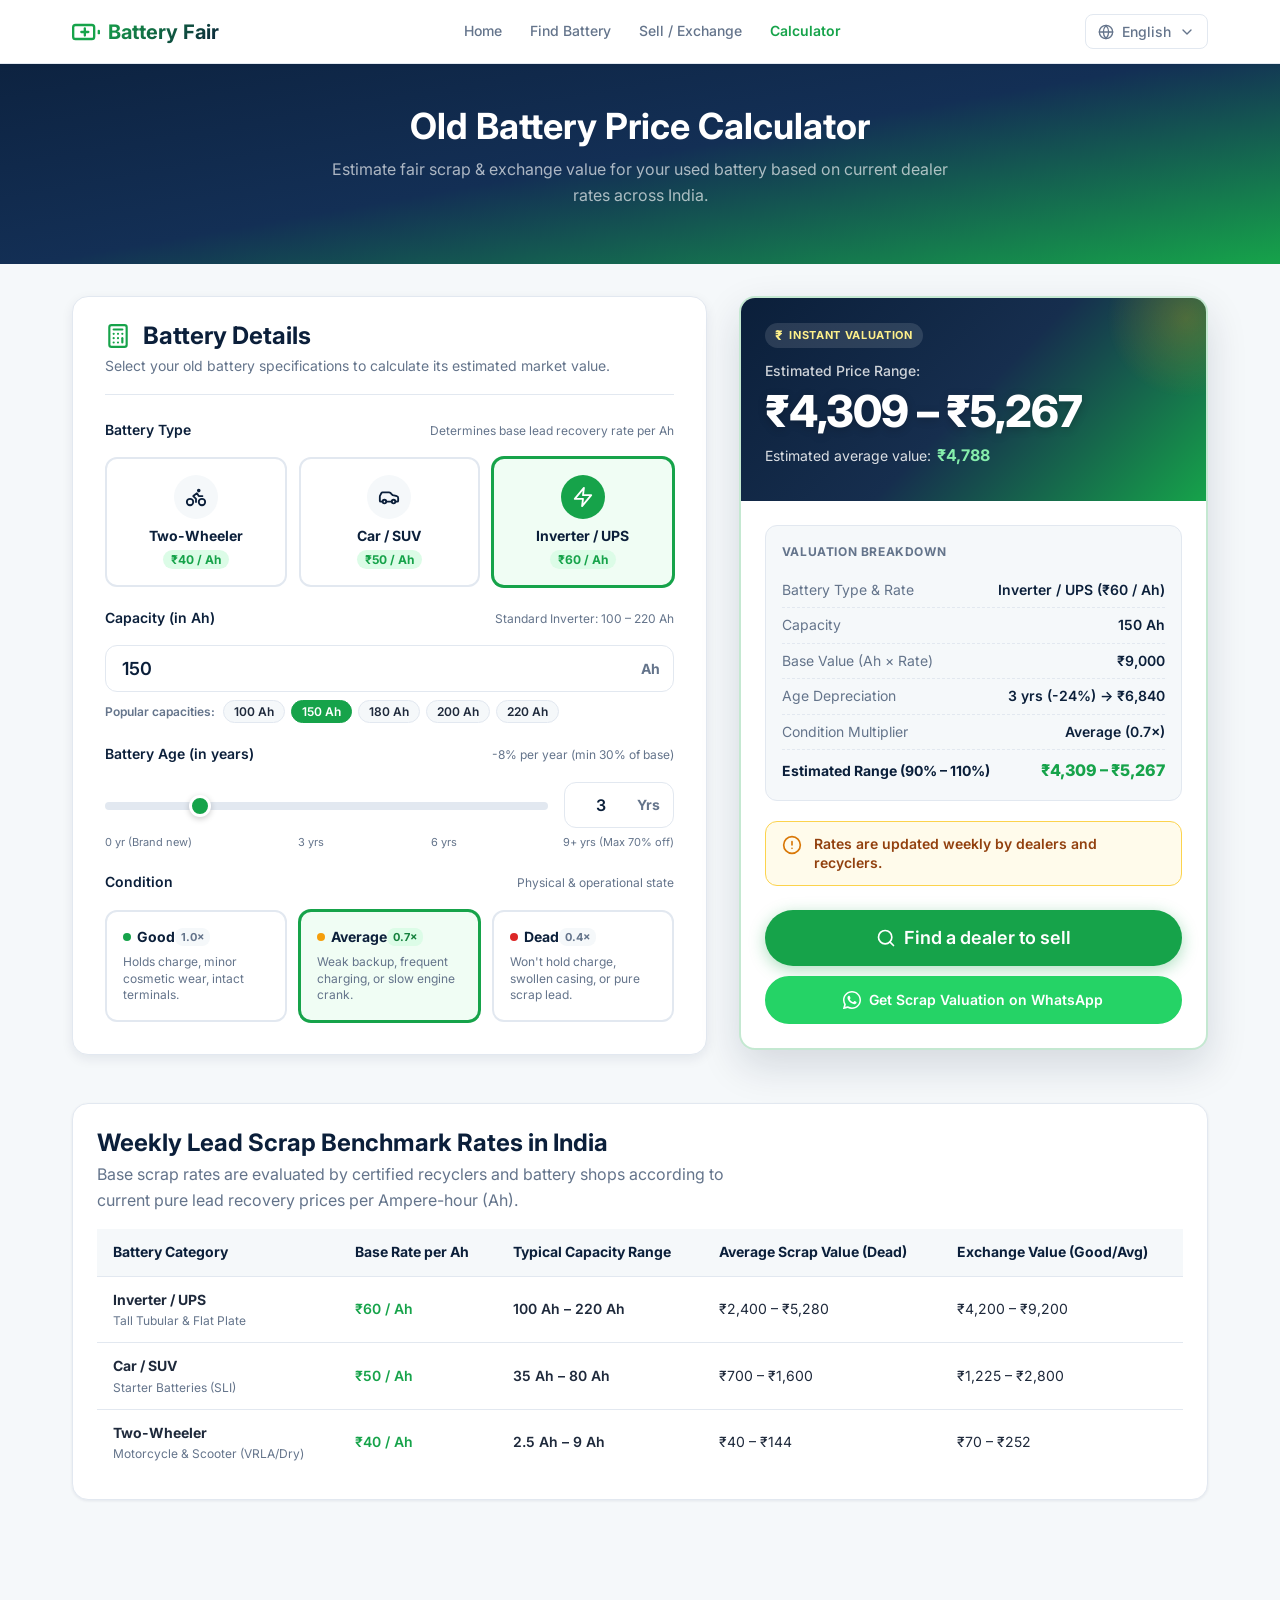
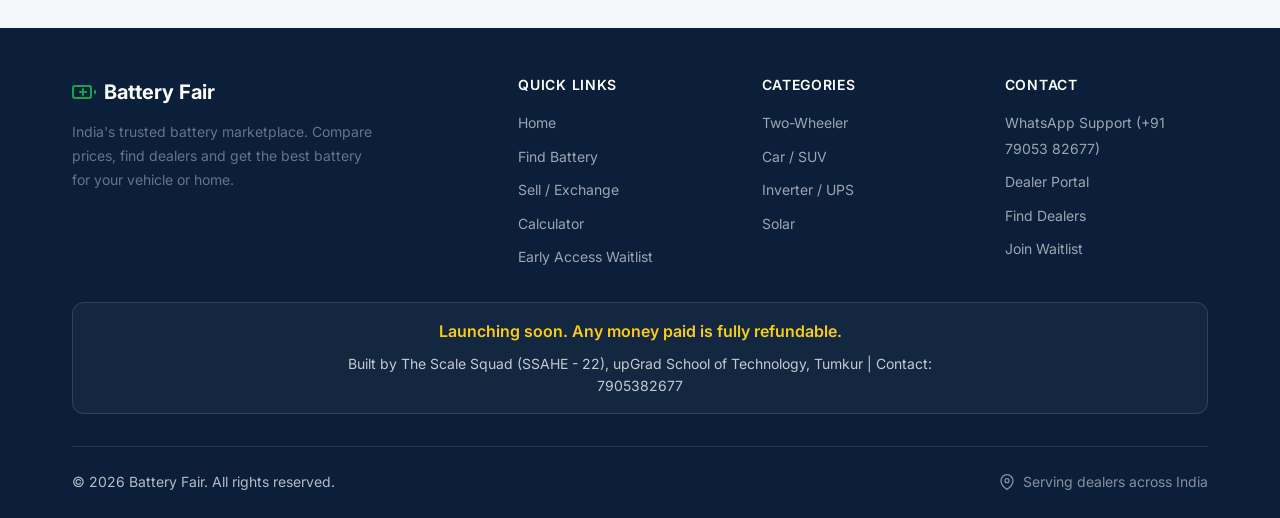
==== commit d9eb8aac: "Add Tumkur early access waitlist, demo booking, The Scale Squad validation footer, and project asset" ====
--- a/calculator.html
+++ b/calculator.html
@@ -3,7 +3,7 @@
 <head>
   <meta charset="UTF-8">
   <meta name="viewport" content="width=device-width, initial-scale=1.0">
-  <title>Old Battery Price Calculator — Battery Fair</title>
+  <title>Old Battery Price Calculator - Battery Fair</title>
   <meta name="description" content="Calculate the scrap and exchange value of your old battery across India. Get instant fair price estimates based on weekly dealer rates.">
   <link rel="preconnect" href="https://fonts.googleapis.com">
   <link rel="preconnect" href="https://fonts.gstatic.com" crossorigin>
@@ -126,6 +126,11 @@
       transform: translateY(-2px);
     }
 
+    .type-card:active {
+      transform: scale(0.97);
+      transition-duration: 90ms;
+    }
+
     .type-card.active {
       border-color: var(--color-primary);
       background: #F0FDF4;
@@ -225,6 +230,11 @@
       border-color: var(--color-primary);
       color: var(--color-primary);
       background: var(--color-primary-light);
+    }
+
+    .preset-chip-btn:active {
+      transform: scale(0.95);
+      transition-duration: 80ms;
     }
 
     .preset-chip-btn.active {
@@ -321,6 +331,11 @@
       border-color: var(--color-primary);
       background: #F0FDF4;
       transform: translateY(-2px);
+    }
+
+    .condition-card:active {
+      transform: scale(0.97);
+      transition-duration: 90ms;
     }
 
     .condition-card.active {
@@ -562,6 +577,12 @@
       box-shadow: 0 6px 20px rgba(22, 163, 74, 0.45);
     }
 
+    .btn-find-dealer:active {
+      transform: scale(0.97);
+      box-shadow: none;
+      transition-duration: 90ms;
+    }
+
     /* Reference Cards & Tables */
     .calc-info-section {
       margin-top: var(--space-12);
@@ -614,6 +635,26 @@
       clip: rect(0, 0, 0, 0);
       white-space: nowrap;
       border: 0;
+    }
+
+    @media (prefers-reduced-motion: reduce) {
+      .type-card,
+      .type-card:hover,
+      .type-card:active,
+      .condition-card,
+      .condition-card:hover,
+      .condition-card:active,
+      .preset-chip-btn,
+      .preset-chip-btn:hover,
+      .preset-chip-btn:active,
+      .calc-result-card,
+      .calc-result-card:hover,
+      .btn-find-dealer,
+      .btn-find-dealer:hover,
+      .btn-find-dealer:active {
+        transform: none !important;
+        transition: none !important;
+      }
     }
   </style>
 </head>
@@ -714,7 +755,7 @@
           <!-- ----------------------------------------------------
                LEFT: Form Inputs Card
                ---------------------------------------------------- -->
-          <div class="calc-form-card">
+          <div class="calc-form-card reveal-on-scroll">
             <div class="calc-card-header">
               <h2 class="calc-card-title" data-i18n="calc.details_title">
                 <svg xmlns="http://www.w3.org/2000/svg" viewBox="0 0 24 24" fill="none"
@@ -973,6 +1014,11 @@
                     <line x1="21" y1="21" x2="16.65" y2="16.65"/>
                   </svg>
                   Find a dealer to sell
+                </a>
+
+                <a href="#" class="wa-scrap-quote btn btn-whatsapp" style="margin-top: 10px; width: 100%; justify-content: center; font-size: 14px;" target="_blank" rel="noopener">
+                  <svg xmlns="http://www.w3.org/2000/svg" width="16" height="16" viewBox="0 0 24 24" fill="currentColor"><path d="M17.472 14.382c-.297-.149-1.758-.867-2.03-.967-.273-.099-.471-.148-.67.15-.197.297-.767.966-.94 1.164-.173.199-.347.223-.644.075-.297-.15-1.255-.463-2.39-1.475-.883-.788-1.48-1.761-1.653-2.059-.173-.297-.018-.458.13-.606.134-.133.298-.347.446-.52.149-.174.198-.298.298-.497.099-.198.05-.371-.025-.52-.075-.149-.669-1.612-.916-2.207-.242-.579-.487-.5-.669-.51-.173-.008-.371-.01-.57-.01-.198 0-.52.074-.792.372-.272.297-1.04 1.016-1.04 2.479 0 1.462 1.065 2.875 1.213 3.074.149.198 2.096 3.2 5.077 4.487.709.306 1.262.489 1.694.625.712.227 1.36.195 1.871.118.571-.085 1.758-.719 2.006-1.413.248-.694.248-1.289.173-1.413-.074-.124-.272-.198-.57-.347z"/><path d="M12 0C5.373 0 0 5.373 0 12c0 2.127.555 4.126 1.528 5.86L.06 23.487a.5.5 0 0 0 .613.613l5.627-1.468A11.94 11.94 0 0 0 12 24c6.627 0 12-5.373 12-12S18.627 0 12 0zm0 22a9.94 9.94 0 0 1-5.332-1.543l-.382-.228-3.332.869.886-3.236-.25-.396A9.94 9.94 0 0 1 2 12C2 6.477 6.477 2 12 2s10 4.477 10 10-4.477 10-10 10z"/></svg>
+                  Get Scrap Valuation on WhatsApp
                 </a>
 
               </div>
@@ -1060,6 +1106,7 @@
             <li><a href="finder.html">Find Battery</a></li>
             <li><a href="sale.html">Sell / Exchange</a></li>
             <li><a href="calculator.html">Calculator</a></li>
+            <li><a href="index.html#waitlist">Early Access Waitlist</a></li>
           </ul>
         </div>
         <div>
@@ -1074,11 +1121,17 @@
         <div>
           <h4 class="footer__heading">Contact</h4>
           <ul class="footer__list">
-            <li><a href="#">Help Centre</a></li>
-            <li><a href="#">Dealer Login</a></li>
-            <li><a href="#">About Us</a></li>
+            <li><a href="#" class="footer-wa-contact" target="_blank" rel="noopener">WhatsApp Support (+91 79053 82677)</a></li>
+            <li><a href="sale.html">Dealer Portal</a></li>
+            <li><a href="finder.html">Find Dealers</a></li>
+            <li><a href="index.html#waitlist">Join Waitlist</a></li>
           </ul>
         </div>
+      </div>
+      <!-- Workshop 3 Validation Notice and Team Attribution -->
+      <div class="footer__validation">
+        <p class="footer__refund-notice">Launching soon. Any money paid is fully refundable.</p>
+        <p class="footer__attribution">Built by The Scale Squad (SSAHE - 22), upGrad School of Technology, Tumkur | Contact: 7905382677</p>
       </div>
       <div class="footer__bottom">
         <span class="footer__copy">&copy; 2026 Battery Fair. All rights reserved.</span>
@@ -1196,7 +1249,7 @@
         rangeOutput.textContent = '₹0 – ₹0';
         midpointOutput.textContent = '₹0';
         rowBaseVal.textContent = '₹0';
-        rowAgeFactor.textContent = '—';
+        rowAgeFactor.textContent = '-';
         rowTotalRange.textContent = '₹0 – ₹0';
       } else {
         rangeOutput.textContent = `${fmtINR(minVal)} – ${fmtINR(maxVal)}`;
--- a/css/style.css
+++ b/css/style.css
@@ -1,5 +1,5 @@
 /* ============================================
-   Battery Fair — Design System
+   Battery Fair - Design System
    ============================================ */
 
 /* --- CSS Variables --- */
@@ -170,12 +170,17 @@
   border-radius: var(--radius-lg);
   box-shadow: var(--shadow-md);
   padding: var(--space-6);
-  transition: transform var(--transition-base), box-shadow var(--transition-base);
+  transition: transform 250ms ease-out, box-shadow 250ms ease-out;
 }
 
 .card:hover {
   transform: translateY(-4px);
   box-shadow: var(--shadow-lift);
+}
+
+.card:active {
+  transform: translateY(-1px) scale(0.995);
+  transition-duration: 90ms;
 }
 
 .card--flat {
@@ -197,7 +202,7 @@
   font-weight: 600;
   padding: var(--space-3) var(--space-6);
   border-radius: var(--radius-full);
-  transition: all var(--transition-base);
+  transition: transform 200ms ease-out, box-shadow 200ms ease-out, background-color 200ms ease-out, color 200ms ease-out, border-color 200ms ease-out;
   white-space: nowrap;
   min-height: 48px;
   cursor: pointer;
@@ -205,6 +210,11 @@
   line-height: 1;
 }
 
+.btn:active {
+  transform: scale(0.97) !important;
+  transition-duration: 90ms !important;
+}
+
 .btn svg {
   width: 20px;
   height: 20px;
@@ -219,12 +229,12 @@
 
 .btn-primary:hover {
   background-color: var(--color-primary-hover);
-  transform: translateY(-1px);
+  transform: translateY(-2px);
   box-shadow: 0 4px 14px rgba(22, 163, 74, 0.35);
 }
 
 .btn-primary:active {
-  transform: translateY(0);
+  transform: scale(0.97);
   box-shadow: none;
 }
 
@@ -238,12 +248,12 @@
 .btn-secondary:hover {
   background-color: var(--color-primary);
   color: var(--color-white);
-  transform: translateY(-1px);
+  transform: translateY(-2px);
   box-shadow: 0 4px 14px rgba(22, 163, 74, 0.2);
 }
 
 .btn-secondary:active {
-  transform: translateY(0);
+  transform: scale(0.97);
   box-shadow: none;
 }
 
@@ -255,8 +265,13 @@
 
 .btn-dark:hover {
   background-color: var(--color-dark-hover);
-  transform: translateY(-1px);
+  transform: translateY(-2px);
   box-shadow: 0 4px 14px rgba(11, 31, 58, 0.3);
+}
+
+.btn-dark:active {
+  transform: scale(0.97);
+  box-shadow: none;
 }
 
 /* Accent */
@@ -267,8 +282,13 @@
 
 .btn-accent:hover {
   background-color: var(--color-accent-hover);
-  transform: translateY(-1px);
+  transform: translateY(-2px);
   box-shadow: 0 4px 14px rgba(245, 158, 11, 0.35);
+}
+
+.btn-accent:active {
+  transform: scale(0.97);
+  box-shadow: none;
 }
 
 /* Small */
@@ -623,6 +643,44 @@
   color: var(--color-primary);
 }
 
+/* --- Footer Validation Notice and Team Attribution --- */
+.footer__validation {
+  margin-top: var(--space-8);
+  padding: var(--space-4) var(--space-5);
+  background: rgba(255, 255, 255, 0.04);
+  border: 1px solid rgba(255, 255, 255, 0.12);
+  border-radius: var(--radius-md);
+  text-align: center;
+  display: flex;
+  flex-direction: column;
+  gap: var(--space-2);
+}
+
+.footer__refund-notice {
+  font-size: var(--font-size-sm);
+  font-weight: 600;
+  color: #FACC15;
+  margin: 0 auto;
+}
+
+@media (min-width: 768px) {
+  .footer__refund-notice {
+    font-size: var(--font-size-base);
+  }
+}
+
+.footer__attribution {
+  font-size: var(--font-size-xs);
+  color: rgba(255, 255, 255, 0.75);
+  margin: 0 auto;
+}
+
+@media (min-width: 768px) {
+  .footer__attribution {
+    font-size: var(--font-size-sm);
+  }
+}
+
 .footer__bottom {
   border-top: 1px solid rgba(255, 255, 255, 0.1);
   margin-top: var(--space-8);
@@ -783,7 +841,7 @@
 
 
 /* ============================================
-   Landing Page — index.html
+   Landing Page: index.html
    ============================================ */
 
 /* --- Hero Section --- */
@@ -1358,6 +1416,187 @@
 }
 
 
+/* --- Waitlist and Demo Booking Section --- */
+.waitlist-section {
+  padding: var(--space-12) 0;
+  background-color: var(--color-bg);
+}
+
+@media (min-width: 768px) {
+  .waitlist-section {
+    padding: var(--space-16) 0;
+  }
+}
+
+.waitlist-card {
+  background: var(--color-white);
+  border: 1px solid var(--color-border);
+  border-radius: var(--radius-lg);
+  padding: var(--space-6) var(--space-4);
+  box-shadow: var(--shadow-md);
+  max-width: 860px;
+  margin: 0 auto;
+}
+
+@media (min-width: 768px) {
+  .waitlist-card {
+    padding: var(--space-10) var(--space-8);
+  }
+}
+
+.waitlist-header {
+  text-align: center;
+  margin-bottom: var(--space-6);
+}
+
+.waitlist-badge {
+  display: inline-flex;
+  align-items: center;
+  gap: var(--space-2);
+  padding: var(--space-1) var(--space-3);
+  background-color: var(--color-primary-light);
+  color: var(--color-primary);
+  border-radius: var(--radius-full);
+  font-size: var(--font-size-sm);
+  font-weight: 600;
+  margin-bottom: var(--space-3);
+}
+
+.waitlist-badge svg {
+  width: 16px;
+  height: 16px;
+}
+
+.waitlist-title {
+  color: var(--color-dark);
+  font-size: clamp(1.4rem, 3.5vw, 2.1rem);
+  font-weight: 700;
+  line-height: 1.25;
+  margin-bottom: var(--space-2);
+}
+
+.waitlist-subtitle {
+  color: var(--color-text-muted);
+  font-size: var(--font-size-base);
+  margin-inline: auto;
+  max-width: 580px;
+}
+
+@media (min-width: 768px) {
+  .waitlist-subtitle {
+    font-size: var(--font-size-lg);
+  }
+}
+
+.waitlist-points {
+  display: flex;
+  flex-direction: column;
+  gap: var(--space-3);
+  margin-bottom: var(--space-8);
+}
+
+.waitlist-point {
+  display: flex;
+  align-items: flex-start;
+  gap: var(--space-3);
+  background: var(--color-bg);
+  border: 1px solid var(--color-border);
+  border-radius: var(--radius-md);
+  padding: var(--space-3) var(--space-4);
+  transition: border-color var(--transition-fast), transform var(--transition-fast);
+}
+
+.waitlist-point:hover {
+  border-color: var(--color-primary);
+  transform: translateY(-1px);
+}
+
+.waitlist-point__check {
+  width: 24px;
+  height: 24px;
+  border-radius: 50%;
+  background-color: var(--color-primary-light);
+  color: var(--color-primary);
+  display: flex;
+  align-items: center;
+  justify-content: center;
+  flex-shrink: 0;
+  margin-top: 2px;
+}
+
+.waitlist-point__check svg {
+  width: 14px;
+  height: 14px;
+}
+
+.waitlist-point__text {
+  font-size: var(--font-size-sm);
+  font-weight: 500;
+  color: var(--color-dark);
+  line-height: 1.5;
+}
+
+@media (min-width: 768px) {
+  .waitlist-point__text {
+    font-size: var(--font-size-base);
+  }
+}
+
+.waitlist-action-box {
+  display: flex;
+  flex-direction: column;
+  align-items: center;
+  text-align: center;
+  gap: var(--space-4);
+  padding-top: var(--space-6);
+  border-top: 1px solid var(--color-border);
+}
+
+.waitlist-pricing {
+  display: flex;
+  flex-direction: column;
+  align-items: center;
+  gap: var(--space-1);
+}
+
+.waitlist-pricing__tag {
+  display: inline-block;
+  font-size: var(--font-size-xs);
+  font-weight: 700;
+  text-transform: uppercase;
+  letter-spacing: 0.05em;
+  color: var(--color-primary);
+  background-color: var(--color-primary-light);
+  padding: 2px 10px;
+  border-radius: var(--radius-full);
+}
+
+.waitlist-pricing__text {
+  font-size: clamp(1rem, 2.5vw, 1.25rem);
+  font-weight: 700;
+  color: var(--color-dark);
+  margin: 0;
+  line-height: 1.4;
+}
+
+.waitlist-cta-btn {
+  width: 100%;
+  max-width: 420px;
+  justify-content: center;
+  font-size: var(--font-size-base);
+  font-weight: 600;
+  min-height: 52px;
+  padding: var(--space-3) var(--space-6);
+  box-shadow: 0 4px 14px rgba(22, 163, 74, 0.35);
+  text-decoration: none;
+}
+
+@media (min-width: 480px) {
+  .waitlist-cta-btn {
+    font-size: var(--font-size-lg);
+  }
+}
+
 /* --- CTA Banner --- */
 .cta-banner {
   text-align: center;
@@ -1404,7 +1643,7 @@
 
 
 /* ============================================
-   Finder Page — finder.html
+   Finder Page: finder.html
    ============================================ */
 
 /* --- Finder Hero / Search --- */
@@ -2013,7 +2252,7 @@
 
 
 /* ============================================
-   Sale & Dealer Portal — sale.html
+   Sale & Dealer Portal: sale.html
    ============================================ */
 
 /* --- Dealer Portal Container & Layout --- */
@@ -2724,3 +2963,170 @@
   margin-inline: auto;
   font-size: var(--font-size-sm);
 }
+
+/* ============================================================
+   Lightweight UI Animations and Micro-Interactions
+   ============================================================ */
+
+/* Fast Keyframes for Smooth Fade Up and In */
+@keyframes bfFadeUp {
+  from {
+    opacity: 0;
+    transform: translateY(16px);
+  }
+  to {
+    opacity: 1;
+    transform: translateY(0);
+  }
+}
+
+@keyframes bfFadeIn {
+  from {
+    opacity: 0;
+    transform: translateY(8px);
+  }
+  to {
+    opacity: 1;
+    transform: translateY(0);
+  }
+}
+
+/* Scroll Reveal Base: Fully visible by default */
+.reveal-on-scroll {
+  opacity: 1;
+  transform: none;
+}
+
+/* Only when JavaScript observer is active and ready, prepare reveal state */
+html.reveal-ready .reveal-on-scroll:not(.is-revealed) {
+  opacity: 0;
+  transform: translateY(16px);
+  transition: opacity 280ms cubic-bezier(0.16, 1, 0.3, 1), transform 280ms cubic-bezier(0.16, 1, 0.3, 1);
+  will-change: opacity, transform;
+}
+
+html.reveal-ready .reveal-on-scroll.is-revealed {
+  opacity: 1;
+  transform: translateY(0);
+  transition: opacity 280ms cubic-bezier(0.16, 1, 0.3, 1), transform 280ms cubic-bezier(0.16, 1, 0.3, 1);
+  will-change: auto;
+}
+
+/* Stagger Delays for Adjacent Cards (kept between 50ms and 200ms) */
+html.reveal-ready .reveal-on-scroll.delay-1 {
+  transition-delay: 50ms;
+}
+
+html.reveal-ready .reveal-on-scroll.delay-2 {
+  transition-delay: 100ms;
+}
+
+html.reveal-ready .reveal-on-scroll.delay-3 {
+  transition-delay: 150ms;
+}
+
+html.reveal-ready .reveal-on-scroll.delay-4 {
+  transition-delay: 200ms;
+}
+
+/* Dynamic Dealer Card Subtle Entrance */
+.dealer-card {
+  animation: bfFadeIn 240ms ease-out;
+}
+
+/* Tactile Micro-Interactions on Interactive Elements */
+.chip,
+.city-chip,
+.quick-dealer-btn,
+.btn-icon-table,
+.load-more-btn,
+.search-bar__btn,
+.btn-find-dealer,
+.preset-chip-btn,
+.type-card,
+.condition-card,
+.problem-card,
+.dealer-card,
+.reg-card,
+.login-card,
+.calc-card,
+.calc-form-card,
+.calc-result-card,
+.rates-table-card,
+.preview-card {
+  transition: transform 250ms ease-out, box-shadow 250ms ease-out, background-color 200ms ease-out, border-color 200ms ease-out;
+}
+
+/* Hover lift on cards */
+.calc-card:hover,
+.calc-form-card:hover,
+.rates-table-card:hover,
+.reg-card:hover,
+.login-card:hover,
+.preview-card:hover {
+  transform: translateY(-3px);
+  box-shadow: var(--shadow-lift);
+}
+
+/* Press down micro-interaction on interactive elements */
+.chip:active,
+.city-chip:active,
+.quick-dealer-btn:active,
+.btn-icon-table:active,
+.preset-chip-btn:active,
+.type-card:active,
+.condition-card:active,
+.problem-card:active,
+.dealer-card:active,
+.calc-card:active,
+.calc-form-card:active,
+.calc-result-card:active,
+.rates-table-card:active,
+.reg-card:active,
+.login-card:active,
+.preview-card:active,
+.lang-dropdown__item:active {
+  transform: scale(0.98);
+  transition-duration: 90ms;
+}
+
+/* Safety and Accessibility: Full prefers-reduced-motion support */
+@media (prefers-reduced-motion: reduce) {
+  *,
+  *::before,
+  *::after {
+    animation-duration: 0.01ms !important;
+    animation-iteration-count: 1 !important;
+    transition-duration: 0.01ms !important;
+    scroll-behavior: auto !important;
+  }
+
+  html.reveal-ready .reveal-on-scroll,
+  .reveal-on-scroll,
+  .reveal-on-scroll.is-revealed,
+  html.reveal-ready .reveal-on-scroll:not(.is-revealed) {
+    opacity: 1 !important;
+    transform: none !important;
+    transition: none !important;
+  }
+
+  .btn:hover,
+  .btn:active,
+  .card:hover,
+  .card:active,
+  .problem-card:hover,
+  .problem-card:active,
+  .dealer-card:hover,
+  .dealer-card:active,
+  .type-card:hover,
+  .type-card:active,
+  .condition-card:hover,
+  .condition-card:active,
+  .calc-card:hover,
+  .calc-card:active,
+  .chip:hover,
+  .chip:active {
+    transform: none !important;
+    box-shadow: none !important;
+  }
+}
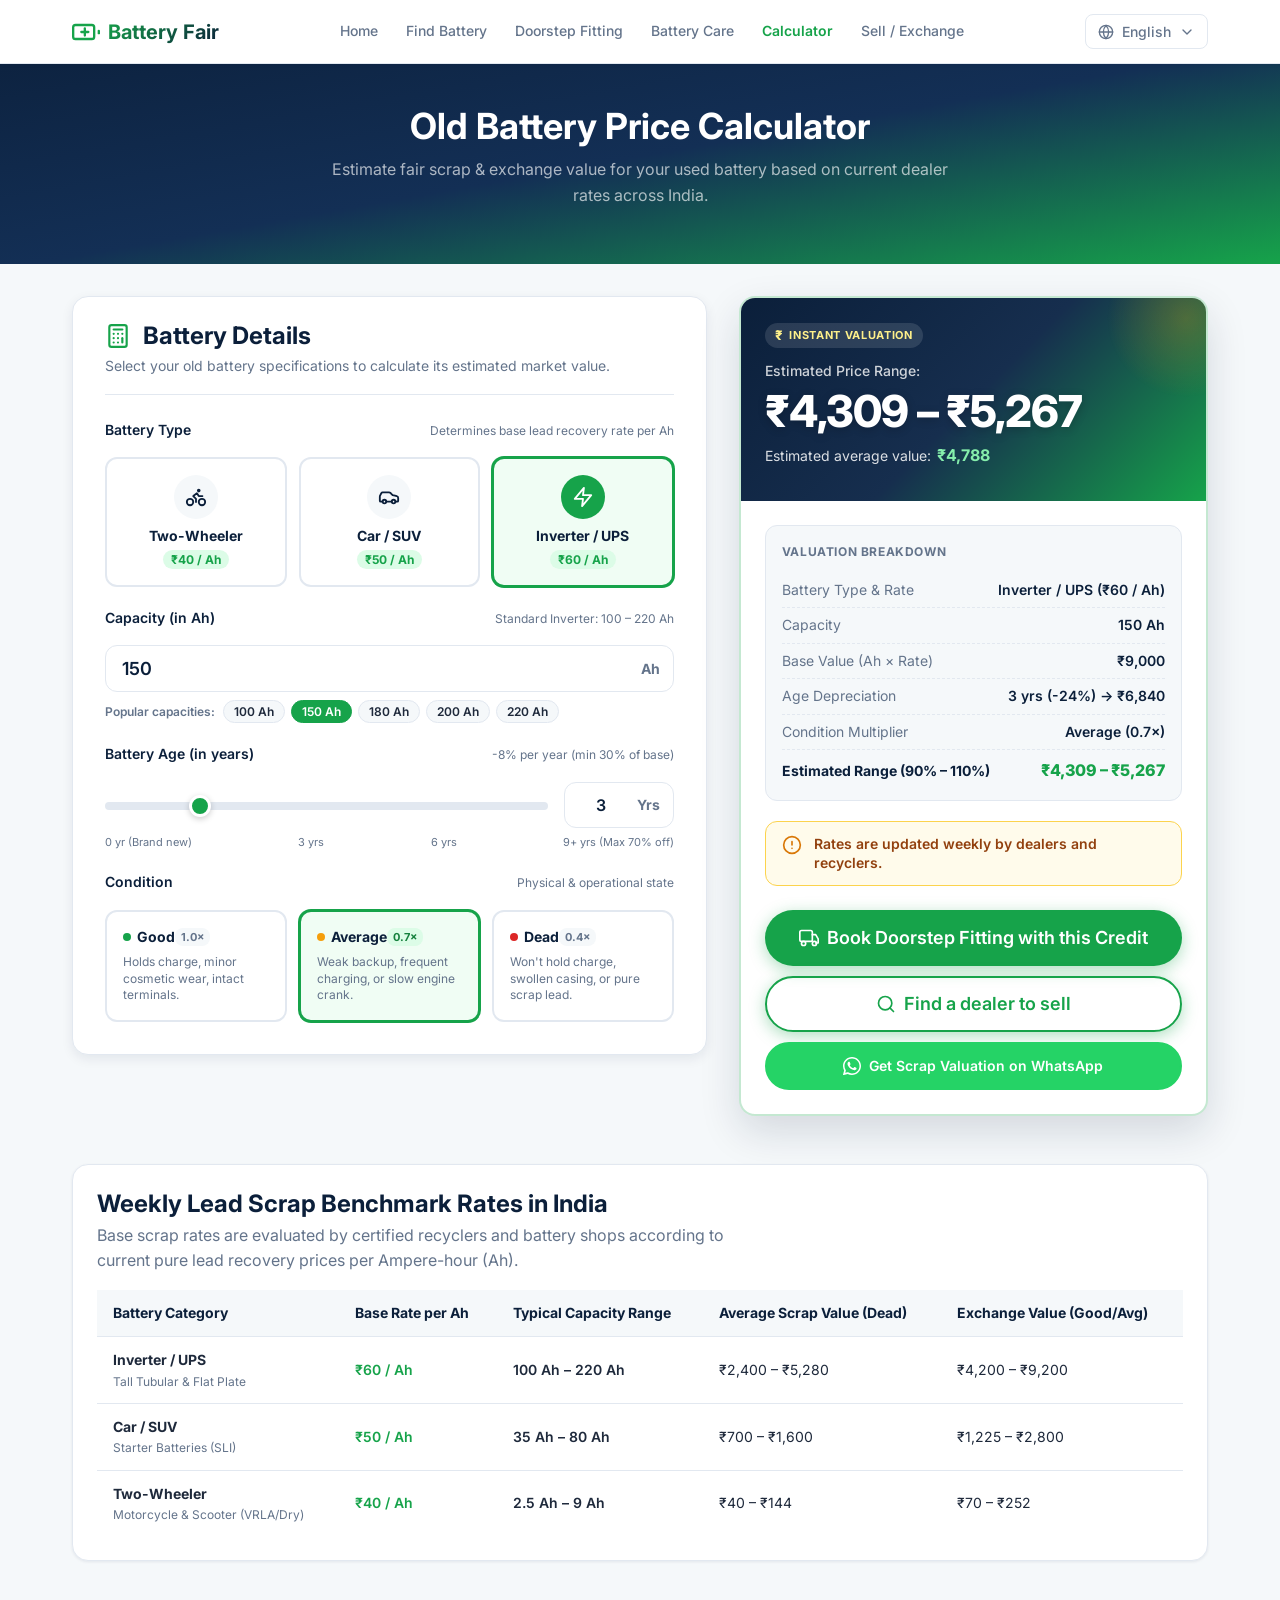
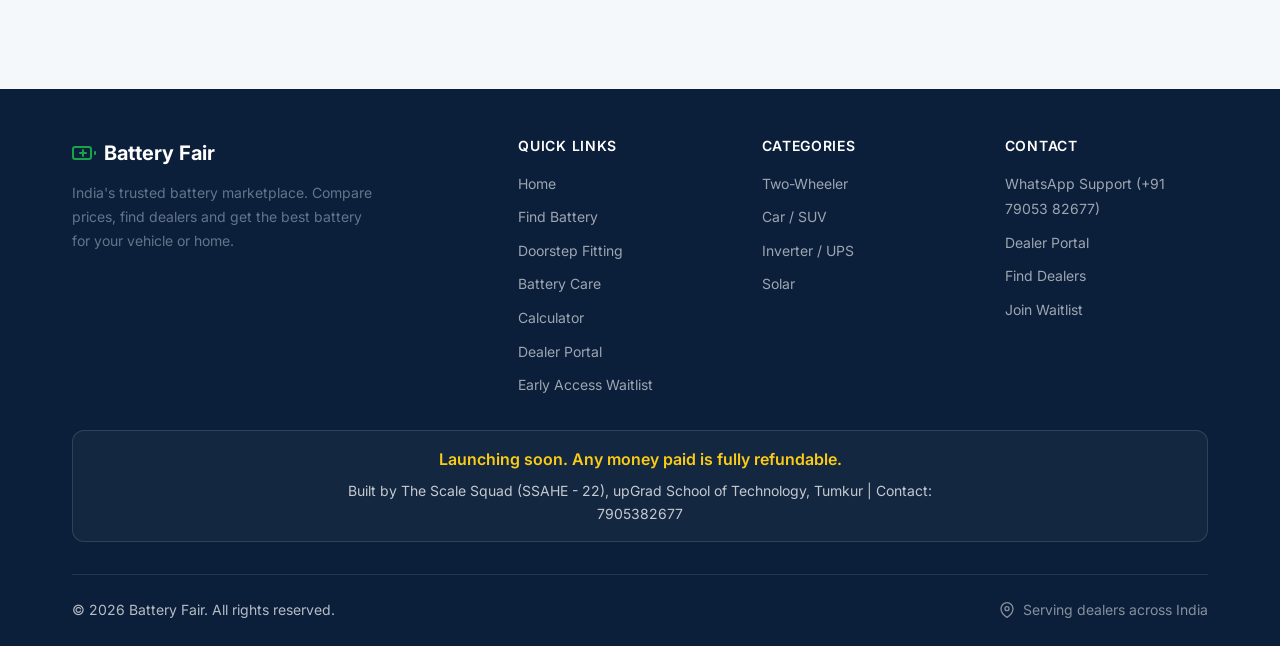
==== commit 1962904e: "Add Doorstep Fitting and Battery Care features with hooks and tests" ====
--- a/calculator.html
+++ b/calculator.html
@@ -676,8 +676,10 @@
       <div class="navbar__links">
         <a href="index.html"      class="navbar__link" data-page="index.html" data-i18n="nav.home">Home</a>
         <a href="finder.html"     class="navbar__link" data-page="finder.html" data-i18n="nav.find">Find Battery</a>
+        <a href="fitting.html"    class="navbar__link" data-page="fitting.html" data-i18n="nav.fitting">Doorstep Fitting</a>
+        <a href="care.html"       class="navbar__link" data-page="care.html" data-i18n="nav.care">Battery Care</a>
+        <a href="calculator.html" class="navbar__link" data-page="calculator.html" data-i18n="nav.calculator">Calculator</a>
         <a href="sale.html"       class="navbar__link" data-page="sale.html" data-i18n="nav.sale">Sell / Exchange</a>
-        <a href="calculator.html" class="navbar__link" data-page="calculator.html" data-i18n="nav.calculator">Calculator</a>
       </div>
       <div class="lang-dropdown">
         <button class="lang-dropdown__toggle" id="lang-toggle" aria-haspopup="true" aria-expanded="false">
@@ -718,13 +720,21 @@
       <svg xmlns="http://www.w3.org/2000/svg" viewBox="0 0 24 24" fill="none" stroke="currentColor" stroke-width="2" stroke-linecap="round" stroke-linejoin="round"><circle cx="11" cy="11" r="8"/><line x1="21" y1="21" x2="16.65" y2="16.65"/></svg>
       Find Battery
     </a>
-    <a href="sale.html"       class="mobile-menu__link" data-page="sale.html" data-i18n="nav.sale">
-      <svg xmlns="http://www.w3.org/2000/svg" viewBox="0 0 24 24" fill="none" stroke="currentColor" stroke-width="2" stroke-linecap="round" stroke-linejoin="round"><path d="M20.59 13.41l-7.17 7.17a2 2 0 0 1-2.83 0L2 12V2h10l8.59 8.59a2 2 0 0 1 0 2.82z"/><line x1="7" y1="7" x2="7.01" y2="7"/></svg>
-      Sell / Exchange
+    <a href="fitting.html"    class="mobile-menu__link" data-page="fitting.html" data-i18n="nav.fitting">
+      <svg xmlns="http://www.w3.org/2000/svg" viewBox="0 0 24 24" fill="none" stroke="currentColor" stroke-width="2" stroke-linecap="round" stroke-linejoin="round"><rect x="1" y="3" width="15" height="13" rx="2" ry="2"/><path d="M16 8h4l3 5v5h-3"/><circle cx="5.5" cy="18.5" r="2.5"/><circle cx="18.5" cy="18.5" r="2.5"/></svg>
+      Doorstep Fitting
+    </a>
+    <a href="care.html"       class="mobile-menu__link" data-page="care.html" data-i18n="nav.care">
+      <svg xmlns="http://www.w3.org/2000/svg" viewBox="0 0 24 24" fill="none" stroke="currentColor" stroke-width="2" stroke-linecap="round" stroke-linejoin="round"><path d="M12 2.69l5.66 5.66a8 8 0 1 1-11.31 0z"/></svg>
+      Battery Care
     </a>
     <a href="calculator.html" class="mobile-menu__link" data-page="calculator.html" data-i18n="nav.calculator">
       <svg xmlns="http://www.w3.org/2000/svg" viewBox="0 0 24 24" fill="none" stroke="currentColor" stroke-width="2" stroke-linecap="round" stroke-linejoin="round"><rect x="4" y="2" width="16" height="20" rx="2"/><line x1="8" y1="6" x2="16" y2="6"/><line x1="16" y1="14" x2="16" y2="18"/><line x1="8" y1="10" x2="8" y2="10.01"/><line x1="12" y1="10" x2="12" y2="10.01"/><line x1="16" y1="10" x2="16" y2="10.01"/><line x1="8" y1="14" x2="8" y2="14.01"/><line x1="12" y1="14" x2="12" y2="14.01"/><line x1="8" y1="18" x2="8" y2="18.01"/><line x1="12" y1="18" x2="12" y2="18.01"/></svg>
       Calculator
+    </a>
+    <a href="sale.html"       class="mobile-menu__link" data-page="sale.html" data-i18n="nav.sale">
+      <svg xmlns="http://www.w3.org/2000/svg" viewBox="0 0 24 24" fill="none" stroke="currentColor" stroke-width="2" stroke-linecap="round" stroke-linejoin="round"><path d="M20.59 13.41l-7.17 7.17a2 2 0 0 1-2.83 0L2 12V2h10l8.59 8.59a2 2 0 0 1 0 2.82z"/><line x1="7" y1="7" x2="7.01" y2="7"/></svg>
+      Sell / Exchange
     </a>
     <div class="mobile-menu__divider"></div>
     <span class="mobile-menu__label" data-i18n="nav.language">Language</span>
@@ -939,7 +949,7 @@
                RIGHT: Large Result Card
                ---------------------------------------------------- -->
           <div class="calc-result-sticky">
-            <div class="calc-result-card">
+            <div class="calc-result-card reveal-on-scroll delay-1">
 
               <!-- Header with Price Range -->
               <div class="calc-result-header">
@@ -1006,8 +1016,20 @@
                   <p class="calc-note-text" data-i18n="calc.note_text">Rates are updated weekly by dealers and recyclers.</p>
                 </div>
 
+                <!-- Doorstep Fitting with Exchange Credit CTA -->
+                <a href="fitting.html" class="btn btn-primary btn-lg" id="book-fitting-credit-btn" style="width: 100%; margin-bottom: 10px; background-color: var(--color-primary); box-shadow: 0 4px 16px rgba(22, 163, 74, 0.35);">
+                  <svg xmlns="http://www.w3.org/2000/svg" viewBox="0 0 24 24" fill="none"
+                       stroke="currentColor" stroke-width="2" stroke-linecap="round" stroke-linejoin="round">
+                    <rect x="1" y="3" width="15" height="13" rx="2" ry="2"/>
+                    <path d="M16 8h4l3 5v5h-3"/>
+                    <circle cx="5.5" cy="18.5" r="2.5"/>
+                    <circle cx="18.5" cy="18.5" r="2.5"/>
+                  </svg>
+                  Book Doorstep Fitting with this Credit
+                </a>
+
                 <!-- Prominent CTA Button Required by Prompt -->
-                <a href="finder.html" class="btn btn-primary btn-lg btn-find-dealer" id="find-dealer-btn" data-i18n="calc.btn_find_dealer">
+                <a href="finder.html" class="btn btn-secondary btn-lg btn-find-dealer" id="find-dealer-btn" data-i18n="calc.btn_find_dealer">
                   <svg xmlns="http://www.w3.org/2000/svg" viewBox="0 0 24 24" fill="none"
                        stroke="currentColor" stroke-width="2" stroke-linecap="round" stroke-linejoin="round">
                     <circle cx="11" cy="11" r="8"/>
@@ -1031,7 +1053,7 @@
              REFERENCE SECTION: Benchmark Rates & Guide
              ---------------------------------------------------- -->
         <div class="calc-info-section">
-          <div class="rates-table-card">
+          <div class="rates-table-card reveal-on-scroll">
             <h3 data-i18n="calc.rates_table_title">Weekly Lead Scrap Benchmark Rates in India</h3>
             <p style="margin-top: 4px; margin-bottom: var(--space-4);">
               Base scrap rates are evaluated by certified recyclers and battery shops according to current pure lead recovery prices per Ampere-hour (Ah).
@@ -1104,8 +1126,10 @@
           <ul class="footer__list">
             <li><a href="index.html">Home</a></li>
             <li><a href="finder.html">Find Battery</a></li>
-            <li><a href="sale.html">Sell / Exchange</a></li>
+            <li><a href="fitting.html">Doorstep Fitting</a></li>
+            <li><a href="care.html">Battery Care</a></li>
             <li><a href="calculator.html">Calculator</a></li>
+            <li><a href="sale.html">Dealer Portal</a></li>
             <li><a href="index.html#waitlist">Early Access Waitlist</a></li>
           </ul>
         </div>
@@ -1267,6 +1291,58 @@
         rowCondMult.textContent = CONDITION_LABELS[currentCondition];
         rowTotalRange.textContent = `${fmtINR(minVal)} – ${fmtINR(maxVal)}`;
       }
+
+      // Update Doorstep Fitting URL with exchange estimate and save to localStorage
+      const bookFittingBtn = document.getElementById('book-fitting-credit-btn');
+      if (bookFittingBtn) {
+        const avgCredit = Math.round((minVal + maxVal) / 2);
+        const fitParams = new URLSearchParams({
+          estimate: avgCredit,
+          min: minVal,
+          max: maxVal,
+          type: type,
+          ah: capacity,
+          cond: currentCondition
+        });
+        bookFittingBtn.href = `fitting.html?${fitParams.toString()}`;
+        bookFittingBtn.title = `Book doorstep fitting with ₹${avgCredit.toLocaleString('en-IN')} credit`;
+
+        try {
+          localStorage.setItem('batteryfair_exchange_estimate', JSON.stringify({
+            estimate: avgCredit,
+            min: minVal,
+            max: maxVal,
+            type: type,
+            ah: capacity,
+            cond: currentCondition,
+            formatted: `₹${avgCredit.toLocaleString('en-IN')}`,
+            updatedAt: new Date().toISOString()
+          }));
+        } catch (e) {}
+      }
+
+      // Update Find a Dealer URL with query params
+      const findDealerBtn = document.getElementById('find-dealer-btn');
+      if (findDealerBtn) {
+        const params = new URLSearchParams({
+          type: type,
+          ah: capacity,
+          age: age,
+          cond: currentCondition,
+          min: minVal,
+          max: maxVal
+        });
+        findDealerBtn.href = `finder.html?${params.toString()}`;
+      }
+
+      // Update WhatsApp scrap quote link
+      const waQuoteBtn = document.querySelector('.wa-scrap-quote');
+      if (waQuoteBtn) {
+        const waNumber = window.DEMO_WHATSAPP_NUMBER || (typeof BatteryData !== 'undefined' && BatteryData.DEMO_WHATSAPP_NUMBER) || '917905382677';
+        const typeLabel = TYPE_LABELS[type] || type;
+        const quoteText = `Hi Battery Fair, I checked my used battery valuation on your calculator: Type: ${typeLabel}, Capacity: ${capacity} Ah, Age: ${age} yr(s), Condition: ${CONDITION_LABELS[currentCondition]}. Estimated Scrap Value: ${fmtINR(minVal)} - ${fmtINR(maxVal)}. I want to sell or exchange it with a local dealer.`;
+        waQuoteBtn.href = `https://wa.me/${waNumber}?text=${encodeURIComponent(quoteText)}`;
+      }
     }
 
     /* ---------- Render Capacity Preset Chips ---------- */
--- a/css/style.css
+++ b/css/style.css
@@ -1220,21 +1220,25 @@
   position: relative;
 }
 
-@media (min-width: 768px) {
+@media (min-width: 640px) and (max-width: 1023px) {
   .steps-grid {
-    grid-template-columns: repeat(3, 1fr);
-    gap: var(--space-10);
-  }
-}
-
-/* Connecting line between steps (desktop) */
-@media (min-width: 768px) {
+    grid-template-columns: repeat(2, 1fr);
+    gap: var(--space-8);
+  }
+}
+
+@media (min-width: 1024px) {
+  .steps-grid {
+    grid-template-columns: repeat(5, 1fr);
+    gap: var(--space-6);
+  }
+
   .steps-grid::before {
     content: '';
     position: absolute;
     top: 40px;
-    left: calc(16.666% + 24px);
-    right: calc(16.666% + 24px);
+    left: calc(10% + 20px);
+    right: calc(10% + 20px);
     height: 2px;
     background: repeating-linear-gradient(
       90deg,
@@ -1278,6 +1282,16 @@
 .step__number--3 {
   background: #FEF3C7;
   color: #D97706;
+}
+
+.step__number--4 {
+  background: #E0E7FF;
+  color: #4F46E5;
+}
+
+.step__number--5 {
+  background: #F3E8FF;
+  color: #7E22CE;
 }
 
 .step__icon-ring {
@@ -3130,3 +3144,681 @@
     box-shadow: none !important;
   }
 }
+
+/* ============================================================
+   Scrap Valuation Banner (Finder Page)
+   ============================================================ */
+.scrap-valuation-banner {
+  background: linear-gradient(135deg, #0B1F3A 0%, #162E4E 60%, #15803D 100%);
+  color: var(--color-white);
+  border-radius: var(--radius-lg);
+  padding: var(--space-5) var(--space-6);
+  margin-bottom: var(--space-6);
+  display: flex;
+  align-items: center;
+  justify-content: space-between;
+  gap: var(--space-4);
+  box-shadow: 0 8px 24px rgba(11, 31, 58, 0.15);
+  border: 1px solid rgba(22, 163, 74, 0.3);
+  flex-wrap: wrap;
+}
+
+.scrap-valuation-banner__content {
+  flex: 1;
+  min-width: 260px;
+}
+
+.scrap-valuation-banner__badge {
+  display: inline-flex;
+  align-items: center;
+  gap: 6px;
+  background: rgba(22, 163, 74, 0.3);
+  color: #86EFAC;
+  font-size: var(--font-size-xs);
+  font-weight: 700;
+  text-transform: uppercase;
+  letter-spacing: 0.05em;
+  padding: 3px 10px;
+  border-radius: var(--radius-full);
+  margin-bottom: var(--space-2);
+}
+
+.scrap-valuation-banner__title {
+  font-size: var(--font-size-xl);
+  font-weight: 800;
+  color: var(--color-white);
+  display: flex;
+  align-items: baseline;
+  gap: var(--space-2);
+  flex-wrap: wrap;
+}
+
+.scrap-valuation-banner__meta {
+  font-size: var(--font-size-sm);
+  font-weight: 500;
+  color: rgba(255, 255, 255, 0.75);
+}
+
+.scrap-valuation-banner__desc {
+  font-size: var(--font-size-sm);
+  color: rgba(255, 255, 255, 0.8);
+  margin-top: 4px;
+}
+
+.scrap-valuation-banner__actions {
+  display: flex;
+  align-items: center;
+  gap: var(--space-2);
+}
+
+.scrap-valuation-banner__link {
+  font-size: var(--font-size-sm);
+  font-weight: 600;
+  color: var(--color-white);
+  background: rgba(255, 255, 255, 0.12);
+  border: 1px solid rgba(255, 255, 255, 0.25);
+  padding: 8px 16px;
+  border-radius: var(--radius-full);
+  text-decoration: none;
+  transition: all var(--transition-fast);
+  white-space: nowrap;
+}
+
+.scrap-valuation-banner__link:hover {
+  background: var(--color-white);
+  color: var(--color-dark);
+}
+
+/* ============================================================
+   Dealer Portal: Warranty Expiry Tabs and Action Buttons
+   ============================================================ */
+.customer-tabs {
+  display: flex;
+  align-items: center;
+  gap: var(--space-2);
+  margin-bottom: var(--space-4);
+  flex-wrap: wrap;
+}
+
+.customer-tab {
+  font-family: var(--font-family);
+  font-size: var(--font-size-xs);
+  font-weight: 600;
+  padding: 6px 14px;
+  border-radius: var(--radius-full);
+  border: 1px solid var(--color-border);
+  background: var(--color-white);
+  color: var(--color-text-muted);
+  cursor: pointer;
+  transition: all var(--transition-fast);
+  display: inline-flex;
+  align-items: center;
+  gap: 6px;
+}
+
+.customer-tab:hover {
+  border-color: var(--color-primary);
+  color: var(--color-primary);
+}
+
+.customer-tab.active {
+  background: var(--color-primary);
+  color: var(--color-white);
+  border-color: var(--color-primary);
+  box-shadow: 0 2px 8px rgba(22, 163, 74, 0.25);
+}
+
+.customer-tab-count {
+  font-size: 11px;
+  background: rgba(0, 0, 0, 0.08);
+  padding: 1px 6px;
+  border-radius: var(--radius-full);
+}
+
+.customer-tab.active .customer-tab-count {
+  background: rgba(255, 255, 255, 0.25);
+  color: var(--color-white);
+}
+
+.btn-icon-table--water {
+  color: #1D4ED8;
+  background: #EFF6FF;
+  border-color: #BFDBFE;
+}
+
+.btn-icon-table--water:hover {
+  background: #2563EB;
+  color: var(--color-white);
+  border-color: #2563EB;
+}
+
+/* ============================================================
+   Feature 1: Doorstep Fitting (fitting.html) & Status Tracker
+   ============================================================ */
+.fitting-hero {
+  background: linear-gradient(135deg, var(--color-dark) 0%, #162E4E 60%, #15803D 100%);
+  color: var(--color-white);
+  padding: var(--space-12) 0 var(--space-8);
+  margin-bottom: var(--space-8);
+  border-bottom: 1px solid rgba(255, 255, 255, 0.1);
+}
+
+.fitting-hero__badge {
+  display: inline-flex;
+  align-items: center;
+  gap: 6px;
+  background: rgba(22, 163, 74, 0.25);
+  color: #86EFAC;
+  border: 1px solid rgba(134, 239, 172, 0.4);
+  font-size: var(--font-size-xs);
+  font-weight: 700;
+  text-transform: uppercase;
+  letter-spacing: 0.05em;
+  padding: 4px 12px;
+  border-radius: var(--radius-full);
+  margin-bottom: var(--space-3);
+}
+
+.fitting-hero h1 {
+  color: var(--color-white);
+  font-size: clamp(1.75rem, 4vw, 2.5rem);
+  font-weight: 800;
+  margin-bottom: var(--space-2);
+}
+
+.fitting-hero p {
+  color: rgba(255, 255, 255, 0.85);
+  font-size: var(--font-size-base);
+  max-width: 60ch;
+}
+
+.fitting-layout {
+  display: grid;
+  grid-template-columns: 1fr;
+  gap: var(--space-8);
+  margin-bottom: var(--space-12);
+}
+
+@media (min-width: 992px) {
+  .fitting-layout {
+    grid-template-columns: 1.5fr 1fr;
+    align-items: start;
+  }
+}
+
+.fitting-card {
+  background: var(--color-white);
+  border: 1px solid var(--color-border);
+  border-radius: var(--radius-lg);
+  padding: var(--space-6);
+  box-shadow: var(--shadow-sm);
+}
+
+.fitting-card__header {
+  margin-bottom: var(--space-6);
+  padding-bottom: var(--space-4);
+  border-bottom: 1px solid var(--color-border);
+}
+
+.fitting-card__title {
+  font-size: var(--font-size-xl);
+  font-weight: 800;
+  color: var(--color-dark);
+  display: flex;
+  align-items: center;
+  gap: var(--space-2);
+}
+
+.exchange-credit-box {
+  background: #F0FDF4;
+  border: 1.5px solid #86EFAC;
+  border-radius: var(--radius-md);
+  padding: var(--space-4);
+  margin-bottom: var(--space-5);
+  display: flex;
+  align-items: flex-start;
+  gap: var(--space-3);
+}
+
+.exchange-credit-box__icon {
+  width: 28px;
+  height: 28px;
+  color: var(--color-primary);
+  flex-shrink: 0;
+  margin-top: 2px;
+}
+
+.exchange-credit-box__title {
+  font-size: var(--font-size-base);
+  font-weight: 800;
+  color: #15803D;
+  margin-bottom: 2px;
+}
+
+.exchange-credit-box__desc {
+  font-size: var(--font-size-xs);
+  color: #166534;
+  line-height: 1.45;
+  margin: 0;
+}
+
+/* Radio chips for Time Slots */
+.slot-chips-grid {
+  display: grid;
+  grid-template-columns: repeat(auto-fit, minmax(130px, 1fr));
+  gap: var(--space-2);
+  margin-top: var(--space-2);
+}
+
+.slot-chip {
+  border: 1.5px solid var(--color-border);
+  border-radius: var(--radius-md);
+  padding: var(--space-3);
+  text-align: center;
+  cursor: pointer;
+  background: var(--color-white);
+  transition: all var(--transition-fast);
+  min-height: 48px;
+  display: flex;
+  flex-direction: column;
+  justify-content: center;
+  align-items: center;
+}
+
+.slot-chip:hover {
+  border-color: var(--color-primary);
+  background: #F0FDF4;
+}
+
+.slot-chip.active {
+  border-color: var(--color-primary);
+  background: var(--color-primary-light);
+  box-shadow: 0 0 0 1px var(--color-primary);
+}
+
+.slot-chip__label {
+  font-size: var(--font-size-sm);
+  font-weight: 700;
+  color: var(--color-dark);
+}
+
+.slot-chip__time {
+  font-size: var(--font-size-xs);
+  color: var(--color-text-muted);
+}
+
+/* Handover toggle */
+.handover-toggle-box {
+  background: var(--color-bg);
+  border: 1px solid var(--color-border);
+  border-radius: var(--radius-md);
+  padding: var(--space-4);
+  margin-top: var(--space-2);
+}
+
+.handover-options {
+  display: flex;
+  gap: var(--space-4);
+  margin-top: var(--space-2);
+}
+
+.handover-option {
+  display: inline-flex;
+  align-items: center;
+  gap: var(--space-2);
+  cursor: pointer;
+  font-size: var(--font-size-sm);
+  font-weight: 600;
+  color: var(--color-dark);
+}
+
+.handover-option input[type="radio"] {
+  accent-color: var(--color-primary);
+  width: 18px;
+  height: 18px;
+}
+
+/* Visual Status Stepper */
+.stepper-wrap {
+  margin: var(--space-6) 0;
+  background: var(--color-bg);
+  border: 1px solid var(--color-border);
+  border-radius: var(--radius-lg);
+  padding: var(--space-6);
+}
+
+.stepper {
+  display: flex;
+  flex-direction: column;
+  gap: var(--space-4);
+  position: relative;
+}
+
+@media (min-width: 640px) {
+  .stepper {
+    flex-direction: row;
+    justify-content: space-between;
+    align-items: flex-start;
+  }
+}
+
+.stepper-item {
+  display: flex;
+  align-items: flex-start;
+  gap: var(--space-3);
+  flex: 1;
+  position: relative;
+}
+
+@media (min-width: 640px) {
+  .stepper-item {
+    flex-direction: column;
+    align-items: center;
+    text-align: center;
+    gap: var(--space-2);
+  }
+
+  .stepper-item:not(:last-child)::after {
+    content: '';
+    position: absolute;
+    top: 18px;
+    left: 50%;
+    width: 100%;
+    height: 3px;
+    background: var(--color-border);
+    z-index: 1;
+  }
+
+  .stepper-item.is-done:not(:last-child)::after {
+    background: var(--color-primary);
+  }
+}
+
+.stepper-circle {
+  width: 36px;
+  height: 36px;
+  border-radius: 50%;
+  display: flex;
+  align-items: center;
+  justify-content: center;
+  background: var(--color-white);
+  border: 2px solid var(--color-border);
+  color: var(--color-text-muted);
+  font-weight: 700;
+  font-size: var(--font-size-sm);
+  z-index: 2;
+  position: relative;
+  flex-shrink: 0;
+  transition: all var(--transition-fast);
+}
+
+.stepper-item.is-done .stepper-circle {
+  background: var(--color-primary);
+  border-color: var(--color-primary);
+  color: var(--color-white);
+}
+
+.stepper-item.is-active .stepper-circle {
+  background: var(--color-white);
+  border-color: var(--color-primary);
+  color: var(--color-primary);
+  box-shadow: 0 0 0 4px var(--color-primary-light);
+}
+
+.stepper-content {
+  flex: 1;
+}
+
+.stepper-title {
+  font-size: var(--font-size-sm);
+  font-weight: 700;
+  color: var(--color-dark);
+}
+
+.stepper-time {
+  font-size: var(--font-size-xs);
+  color: var(--color-text-muted);
+  margin-top: 2px;
+}
+
+/* Status Badges */
+.status-badge {
+  display: inline-flex;
+  align-items: center;
+  gap: 5px;
+  font-size: var(--font-size-xs);
+  font-weight: 700;
+  padding: 4px 10px;
+  border-radius: var(--radius-full);
+  text-transform: uppercase;
+  letter-spacing: 0.04em;
+  white-space: nowrap;
+}
+
+.status-badge--booked {
+  background: #FEF3C7;
+  color: #B45309;
+  border: 1px solid #FDE68A;
+}
+
+.status-badge--confirmed {
+  background: #DBEAFE;
+  color: #1D4ED8;
+  border: 1px solid #BFDBFE;
+}
+
+.status-badge--ontheway {
+  background: #EDE9FE;
+  color: #6D28D9;
+  border: 1px solid #DDD6FE;
+}
+
+.status-badge--completed {
+  background: #DCFCE7;
+  color: #15803D;
+  border: 1px solid #BBF7D0;
+}
+
+/* ============================================================
+   Feature 2: Battery Care (care.html) & Reminders
+   ============================================================ */
+.care-planner-card {
+  background: var(--color-white);
+  border: 1px solid var(--color-border);
+  border-radius: var(--radius-lg);
+  padding: var(--space-6);
+  box-shadow: var(--shadow-sm);
+  margin-bottom: var(--space-8);
+}
+
+.refill-alert {
+  padding: var(--space-4) var(--space-5);
+  border-radius: var(--radius-md);
+  margin-top: var(--space-5);
+  display: flex;
+  align-items: flex-start;
+  gap: var(--space-3);
+  font-size: var(--font-size-sm);
+}
+
+.refill-alert--good {
+  background: #F0FDF4;
+  border: 1.5px solid #86EFAC;
+  color: #166534;
+}
+
+.refill-alert--due {
+  background: #FFFBEB;
+  border: 1.5px solid #FCD34D;
+  color: #92400E;
+}
+
+.refill-alert--overdue {
+  background: #FEF2F2;
+  border: 1.5px solid #FCA5A5;
+  color: #991B1B;
+}
+
+.refill-alert--sealed {
+  background: #EFF6FF;
+  border: 1.5px solid #93C5FD;
+  color: #1E40AF;
+}
+
+.refill-alert__title {
+  font-size: var(--font-size-base);
+  font-weight: 800;
+  margin-bottom: 2px;
+}
+
+.tips-grid {
+  display: grid;
+  grid-template-columns: 1fr;
+  gap: var(--space-4);
+  margin-top: var(--space-6);
+}
+
+@media (min-width: 640px) {
+  .tips-grid {
+    grid-template-columns: repeat(2, 1fr);
+  }
+}
+
+@media (min-width: 1024px) {
+  .tips-grid {
+    grid-template-columns: repeat(3, 1fr);
+  }
+}
+
+.tip-card {
+  background: var(--color-white);
+  border: 1px solid var(--color-border);
+  border-radius: var(--radius-lg);
+  padding: var(--space-5);
+  box-shadow: var(--shadow-sm);
+  transition: transform var(--transition-fast), box-shadow var(--transition-fast);
+}
+
+.tip-card:hover {
+  transform: translateY(-2px);
+  box-shadow: var(--shadow-md);
+}
+
+.tip-card__icon {
+  width: 44px;
+  height: 44px;
+  border-radius: var(--radius-md);
+  background: var(--color-primary-light);
+  color: var(--color-primary);
+  display: flex;
+  align-items: center;
+  justify-content: center;
+  margin-bottom: var(--space-3);
+}
+
+.tip-card__icon svg {
+  width: 22px;
+  height: 22px;
+}
+
+.tip-card__title {
+  font-size: var(--font-size-base);
+  font-weight: 700;
+  color: var(--color-dark);
+  margin-bottom: var(--space-2);
+}
+
+.tip-card__desc {
+  font-size: var(--font-size-sm);
+  color: var(--color-text-muted);
+  line-height: 1.55;
+  margin: 0;
+}
+
+/* Reminder list */
+.reminder-item {
+  background: var(--color-white);
+  border: 1px solid var(--color-border);
+  border-radius: var(--radius-md);
+  padding: var(--space-4);
+  margin-bottom: var(--space-3);
+  display: flex;
+  align-items: center;
+  justify-content: space-between;
+  gap: var(--space-3);
+  flex-wrap: wrap;
+}
+
+.reminder-item__main {
+  flex: 1;
+  min-width: 220px;
+}
+
+.reminder-item__title {
+  font-weight: 700;
+  font-size: var(--font-size-base);
+  color: var(--color-dark);
+}
+
+.reminder-item__meta {
+  font-size: var(--font-size-xs);
+  color: var(--color-text-muted);
+  margin-top: 2px;
+}
+
+.reminder-item__actions {
+  display: flex;
+  align-items: center;
+  gap: var(--space-2);
+  flex-wrap: wrap;
+}
+
+.btn-ics {
+  display: inline-flex;
+  align-items: center;
+  gap: 6px;
+  font-size: var(--font-size-xs);
+  font-weight: 600;
+  padding: 6px 12px;
+  border-radius: var(--radius-full);
+  background: #F1F5F9;
+  color: #334155;
+  border: 1px solid #CBD5E1;
+  min-height: 36px;
+  cursor: pointer;
+  transition: all var(--transition-fast);
+}
+
+.btn-ics:hover {
+  background: var(--color-dark);
+  color: var(--color-white);
+  border-color: var(--color-dark);
+}
+
+/* Dealer Portal extra section styling */
+.dealer-subpanel {
+  background: var(--color-white);
+  border: 1px solid var(--color-border);
+  border-radius: var(--radius-lg);
+  padding: var(--space-6);
+  margin-top: var(--space-8);
+  box-shadow: var(--shadow-sm);
+}
+
+.dealer-subpanel__header {
+  display: flex;
+  align-items: center;
+  justify-content: space-between;
+  gap: var(--space-4);
+  margin-bottom: var(--space-4);
+  flex-wrap: wrap;
+}
+
+.dealer-subpanel__title {
+  font-size: var(--font-size-xl);
+  font-weight: 800;
+  color: var(--color-dark);
+  display: flex;
+  align-items: center;
+  gap: var(--space-2);
+}
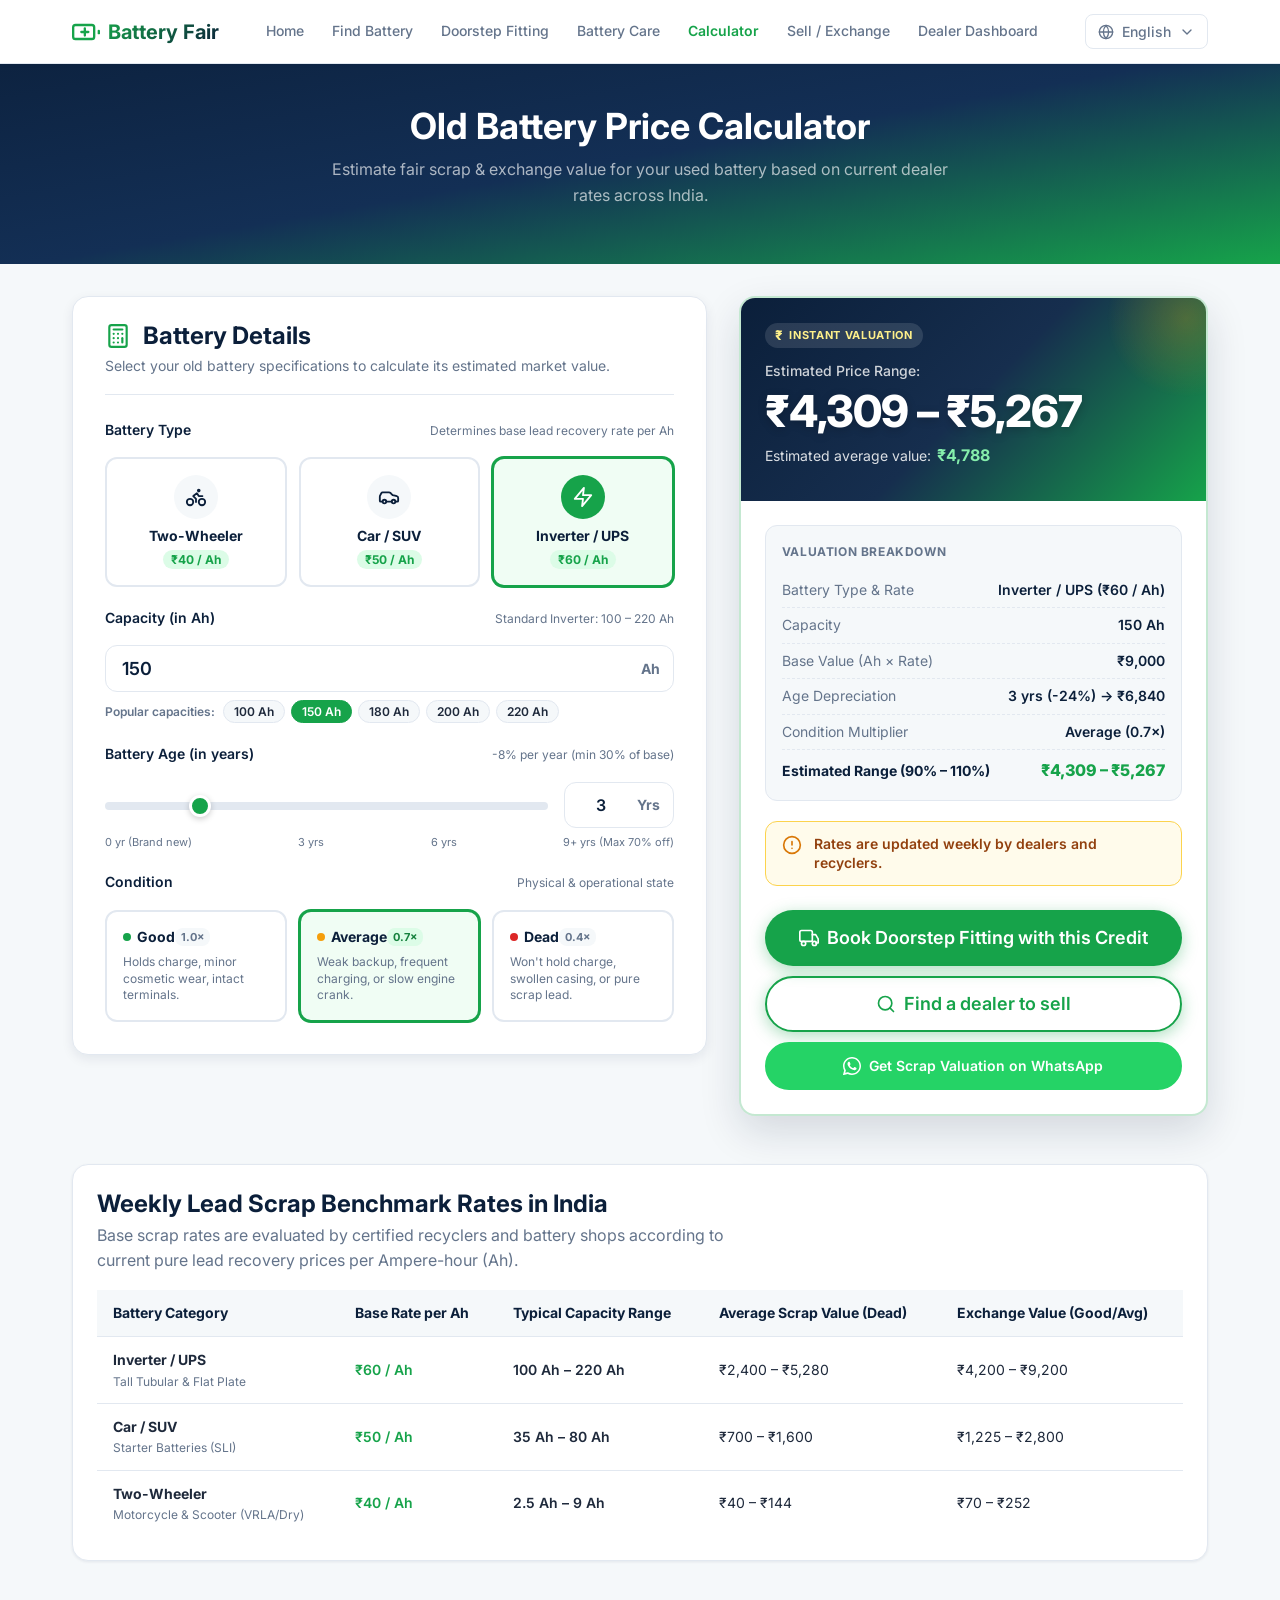
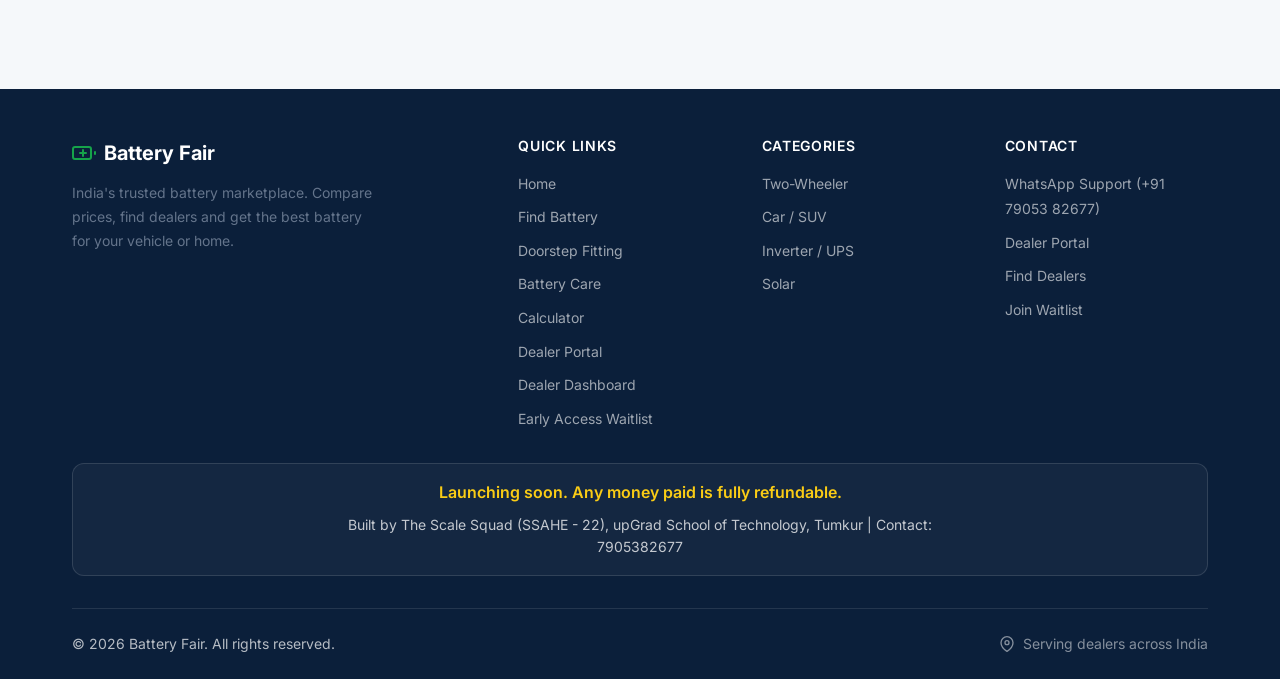
==== commit 1bb78a59: "Add unified Dealer Dashboard (dealer.html) and cross-page integration" ====
--- a/calculator.html
+++ b/calculator.html
@@ -680,6 +680,7 @@
         <a href="care.html"       class="navbar__link" data-page="care.html" data-i18n="nav.care">Battery Care</a>
         <a href="calculator.html" class="navbar__link" data-page="calculator.html" data-i18n="nav.calculator">Calculator</a>
         <a href="sale.html"       class="navbar__link" data-page="sale.html" data-i18n="nav.sale">Sell / Exchange</a>
+        <a href="dealer.html"     class="navbar__link" data-page="dealer.html" data-i18n="nav.dashboard">Dealer Dashboard</a>
       </div>
       <div class="lang-dropdown">
         <button class="lang-dropdown__toggle" id="lang-toggle" aria-haspopup="true" aria-expanded="false">
@@ -735,6 +736,10 @@
     <a href="sale.html"       class="mobile-menu__link" data-page="sale.html" data-i18n="nav.sale">
       <svg xmlns="http://www.w3.org/2000/svg" viewBox="0 0 24 24" fill="none" stroke="currentColor" stroke-width="2" stroke-linecap="round" stroke-linejoin="round"><path d="M20.59 13.41l-7.17 7.17a2 2 0 0 1-2.83 0L2 12V2h10l8.59 8.59a2 2 0 0 1 0 2.82z"/><line x1="7" y1="7" x2="7.01" y2="7"/></svg>
       Sell / Exchange
+    </a>
+    <a href="dealer.html"     class="mobile-menu__link" data-page="dealer.html" data-i18n="nav.dashboard">
+      <svg xmlns="http://www.w3.org/2000/svg" viewBox="0 0 24 24" fill="none" stroke="currentColor" stroke-width="2" stroke-linecap="round" stroke-linejoin="round"><rect x="3" y="3" width="7" height="9" rx="1"/><rect x="14" y="3" width="7" height="5" rx="1"/><rect x="14" y="12" width="7" height="9" rx="1"/><rect x="3" y="16" width="7" height="5" rx="1"/></svg>
+      Dealer Dashboard
     </a>
     <div class="mobile-menu__divider"></div>
     <span class="mobile-menu__label" data-i18n="nav.language">Language</span>
@@ -1130,6 +1135,7 @@
             <li><a href="care.html">Battery Care</a></li>
             <li><a href="calculator.html">Calculator</a></li>
             <li><a href="sale.html">Dealer Portal</a></li>
+            <li><a href="dealer.html">Dealer Dashboard</a></li>
             <li><a href="index.html#waitlist">Early Access Waitlist</a></li>
           </ul>
         </div>
--- a/css/style.css
+++ b/css/style.css
@@ -3822,3 +3822,576 @@
   align-items: center;
   gap: var(--space-2);
 }
+
+/* ============================================================
+   Dealer Dashboard Styles
+   ============================================================ */
+
+/* Demo Data Badge */
+.badge--demo {
+  background: #FEF3C7;
+  color: #92400E;
+  border: 1px solid #F59E0B;
+  font-size: var(--font-size-xs);
+  font-weight: 700;
+  padding: 4px 10px;
+  border-radius: var(--radius-full);
+  display: inline-flex;
+  align-items: center;
+  gap: 5px;
+}
+
+/* Dashboard Shell Layout */
+.dash-shell {
+  padding-top: var(--space-6);
+  padding-bottom: var(--space-16);
+}
+
+.dash-layout {
+  display: grid;
+  grid-template-columns: 240px 1fr;
+  gap: var(--space-6);
+  align-items: start;
+}
+
+@media (max-width: 991px) {
+  .dash-layout {
+    grid-template-columns: 1fr;
+    gap: var(--space-4);
+  }
+}
+
+/* Sidebar Navigation */
+.dash-sidebar {
+  background: var(--color-white);
+  border: 1px solid var(--color-border);
+  border-radius: var(--radius-lg);
+  padding: var(--space-3);
+  box-shadow: var(--shadow-sm);
+  position: sticky;
+  top: calc(var(--navbar-height) + 16px);
+}
+
+@media (max-width: 991px) {
+  .dash-sidebar {
+    position: static;
+    padding: var(--space-2);
+    overflow-x: auto;
+    -webkit-overflow-scrolling: touch;
+    white-space: nowrap;
+    border-radius: var(--radius-md);
+  }
+}
+
+.dash-nav {
+  display: flex;
+  flex-direction: column;
+  gap: var(--space-1);
+}
+
+@media (max-width: 991px) {
+  .dash-nav {
+    flex-direction: row;
+    gap: var(--space-2);
+  }
+}
+
+.dash-nav__btn {
+  display: flex;
+  align-items: center;
+  gap: var(--space-3);
+  padding: 10px 14px;
+  border-radius: var(--radius-md);
+  font-size: var(--font-size-sm);
+  font-weight: 600;
+  color: var(--color-text-muted);
+  background: transparent;
+  border: none;
+  width: 100%;
+  text-align: left;
+  min-height: 44px;
+  cursor: pointer;
+  transition: all var(--transition-fast);
+}
+
+@media (max-width: 991px) {
+  .dash-nav__btn {
+    width: auto;
+    flex-shrink: 0;
+    padding: 8px 12px;
+    gap: var(--space-2);
+  }
+}
+
+.dash-nav__btn:hover {
+  background: #F1F5F9;
+  color: var(--color-dark);
+}
+
+.dash-nav__btn--active {
+  background: var(--color-primary-light) !important;
+  color: var(--color-primary-hover) !important;
+  font-weight: 700;
+}
+
+.dash-nav__btn svg {
+  flex-shrink: 0;
+  width: 18px;
+  height: 18px;
+}
+
+.dash-nav__badge {
+  margin-left: auto;
+  font-size: 11px;
+  padding: 2px 7px;
+  border-radius: var(--radius-full);
+  background: #E2E8F0;
+  color: var(--color-dark);
+  font-weight: 700;
+}
+
+.dash-nav__btn--active .dash-nav__badge {
+  background: var(--color-primary);
+  color: var(--color-white);
+}
+
+/* Dashboard Panels */
+.dash-panel {
+  display: none;
+}
+
+.dash-panel--active {
+  display: block;
+}
+
+.dash-panel__header {
+  display: flex;
+  justify-content: space-between;
+  align-items: center;
+  gap: var(--space-4);
+  margin-bottom: var(--space-6);
+  flex-wrap: wrap;
+}
+
+.dash-panel__title {
+  font-size: var(--font-size-2xl);
+  font-weight: 800;
+  color: var(--color-dark);
+}
+
+.dash-panel__desc {
+  font-size: var(--font-size-sm);
+  color: var(--color-text-muted);
+  margin-top: 2px;
+}
+
+.dash-panel__actions {
+  display: flex;
+  align-items: center;
+  gap: var(--space-2);
+  flex-wrap: wrap;
+}
+
+/* KPI Cards */
+.kpi-grid {
+  display: grid;
+  grid-template-columns: repeat(auto-fit, minmax(200px, 1fr));
+  gap: var(--space-4);
+  margin-bottom: var(--space-6);
+}
+
+.kpi-card {
+  background: var(--color-white);
+  border: 1px solid var(--color-border);
+  border-radius: var(--radius-lg);
+  padding: var(--space-4);
+  box-shadow: var(--shadow-sm);
+  display: flex;
+  flex-direction: column;
+  justify-content: space-between;
+  min-height: 120px;
+  transition: transform var(--transition-fast), box-shadow var(--transition-fast);
+}
+
+.kpi-card:hover {
+  transform: translateY(-2px);
+  box-shadow: var(--shadow-md);
+}
+
+.kpi-card__top {
+  display: flex;
+  align-items: center;
+  justify-content: space-between;
+  margin-bottom: var(--space-2);
+}
+
+.kpi-card__label {
+  font-size: var(--font-size-xs);
+  font-weight: 700;
+  text-transform: uppercase;
+  letter-spacing: 0.05em;
+  color: var(--color-text-muted);
+}
+
+.kpi-card__icon {
+  width: 34px;
+  height: 34px;
+  border-radius: var(--radius-sm);
+  display: flex;
+  align-items: center;
+  justify-content: center;
+  background: #F1F5F9;
+  color: var(--color-dark);
+}
+
+.kpi-card__icon--green  { background: #DCFCE7; color: #16A34A; }
+.kpi-card__icon--blue   { background: #DBEAFE; color: #2563EB; }
+.kpi-card__icon--amber  { background: #FEF3C7; color: #D97706; }
+.kpi-card__icon--purple { background: #F3E8FF; color: #9333EA; }
+.kpi-card__icon--red    { background: #FEE2E2; color: #DC2626; }
+
+.kpi-card__value {
+  font-size: var(--font-size-3xl);
+  font-weight: 800;
+  line-height: 1.1;
+  color: var(--color-dark);
+}
+
+.kpi-card__sub {
+  font-size: var(--font-size-xs);
+  color: var(--color-text-muted);
+  margin-top: 4px;
+}
+
+/* Empty State Card */
+.empty-kpi-banner {
+  background: #F8FAFC;
+  border: 1.5px dashed var(--color-border);
+  border-radius: var(--radius-md);
+  padding: var(--space-4);
+  display: flex;
+  align-items: center;
+  justify-content: space-between;
+  gap: var(--space-4);
+  flex-wrap: wrap;
+  margin-bottom: var(--space-4);
+}
+
+.empty-kpi-banner__text {
+  font-size: var(--font-size-sm);
+  color: var(--color-text-muted);
+}
+
+.empty-kpi-banner__text strong {
+  color: var(--color-dark);
+}
+
+/* Today Action Queue */
+.today-box {
+  background: var(--color-white);
+  border: 1px solid var(--color-border);
+  border-radius: var(--radius-lg);
+  padding: var(--space-5);
+  box-shadow: var(--shadow-sm);
+  margin-bottom: var(--space-6);
+}
+
+.today-box__header {
+  display: flex;
+  align-items: center;
+  justify-content: space-between;
+  margin-bottom: var(--space-4);
+}
+
+.today-box__title {
+  font-size: var(--font-size-lg);
+  font-weight: 800;
+  color: var(--color-dark);
+  display: flex;
+  align-items: center;
+  gap: var(--space-2);
+}
+
+.today-list {
+  display: flex;
+  flex-direction: column;
+  gap: var(--space-3);
+}
+
+.today-item {
+  display: flex;
+  align-items: center;
+  justify-content: space-between;
+  gap: var(--space-3);
+  padding: var(--space-3) var(--space-4);
+  border: 1px solid var(--color-border);
+  border-radius: var(--radius-md);
+  background: var(--color-bg);
+  flex-wrap: wrap;
+}
+
+.today-item:hover {
+  background: #F1F5F9;
+}
+
+.today-item__main {
+  display: flex;
+  align-items: center;
+  gap: var(--space-3);
+  min-width: 200px;
+}
+
+.today-item__title {
+  font-weight: 700;
+  font-size: var(--font-size-sm);
+  color: var(--color-dark);
+}
+
+.today-item__meta {
+  font-size: var(--font-size-xs);
+  color: var(--color-text-muted);
+}
+
+.today-item__actions {
+  display: flex;
+  align-items: center;
+  gap: var(--space-2);
+}
+
+/* Stepper and Stock Controls */
+.qty-stepper {
+  display: inline-flex;
+  align-items: center;
+  border: 1px solid var(--color-border);
+  border-radius: var(--radius-sm);
+  background: var(--color-white);
+  overflow: hidden;
+}
+
+.qty-stepper__btn {
+  width: 28px;
+  height: 28px;
+  display: flex;
+  align-items: center;
+  justify-content: center;
+  font-weight: 700;
+  font-size: 14px;
+  background: #F8FAFC;
+  color: var(--color-dark);
+  border: none;
+  cursor: pointer;
+  transition: background var(--transition-fast);
+}
+
+.qty-stepper__btn:hover {
+  background: #E2E8F0;
+}
+
+.qty-stepper__val {
+  min-width: 32px;
+  text-align: center;
+  font-weight: 700;
+  font-size: var(--font-size-xs);
+  padding: 0 4px;
+}
+
+/* Price Benchmark Tags */
+.market-tag {
+  font-size: 11px;
+  font-weight: 700;
+  padding: 2px 6px;
+  border-radius: var(--radius-full);
+  display: inline-flex;
+  align-items: center;
+  gap: 3px;
+  white-space: nowrap;
+}
+
+.market-tag--below {
+  background: #DCFCE7;
+  color: #15803D;
+  border: 1px solid #BBF7D0;
+}
+
+.market-tag--above {
+  background: #FEF3C7;
+  color: #B45309;
+  border: 1px solid #FDE68A;
+}
+
+.market-tag--fair {
+  background: #F1F5F9;
+  color: #475569;
+  border: 1px solid #E2E8F0;
+}
+
+/* Modal System */
+.dash-modal-backdrop {
+  position: fixed;
+  inset: 0;
+  background: rgba(11, 31, 58, 0.6);
+  backdrop-filter: blur(4px);
+  display: flex;
+  align-items: center;
+  justify-content: center;
+  padding: var(--space-4);
+  z-index: 1000;
+  animation: fadeIn 200ms ease-out;
+}
+
+.dash-modal {
+  background: var(--color-white);
+  border-radius: var(--radius-lg);
+  max-width: 560px;
+  width: 100%;
+  max-height: 90vh;
+  overflow-y: auto;
+  box-shadow: var(--shadow-lift);
+  padding: var(--space-6);
+  position: relative;
+  animation: slideUp 200ms ease-out;
+}
+
+.dash-modal__header {
+  display: flex;
+  align-items: center;
+  justify-content: space-between;
+  margin-bottom: var(--space-4);
+  padding-bottom: var(--space-3);
+  border-bottom: 1px solid var(--color-border);
+}
+
+.dash-modal__title {
+  font-size: var(--font-size-xl);
+  font-weight: 800;
+  color: var(--color-dark);
+}
+
+.dash-modal__close {
+  width: 32px;
+  height: 32px;
+  border-radius: 50%;
+  background: #F1F5F9;
+  display: flex;
+  align-items: center;
+  justify-content: center;
+  cursor: pointer;
+  border: none;
+  color: var(--color-dark);
+}
+
+.dash-modal__close:hover {
+  background: #E2E8F0;
+}
+
+/* Table Card Wrapper */
+.dash-table-card {
+  background: var(--color-white);
+  border: 1px solid var(--color-border);
+  border-radius: var(--radius-lg);
+  box-shadow: var(--shadow-sm);
+  overflow: hidden;
+}
+
+.dash-table-card__header {
+  padding: var(--space-4) var(--space-5);
+  border-bottom: 1px solid var(--color-border);
+  display: flex;
+  align-items: center;
+  justify-content: space-between;
+  gap: var(--space-4);
+  flex-wrap: wrap;
+  background: #FAFBFD;
+}
+
+.dash-table-wrapper {
+  overflow-x: auto;
+  -webkit-overflow-scrolling: touch;
+}
+
+/* Claims Status Badges */
+.status-badge--open     { background: #DBEAFE; color: #1E40AF; border: 1px solid #BFDBFE; }
+.status-badge--review   { background: #FEF3C7; color: #92400E; border: 1px solid #FDE68A; }
+.status-badge--approved { background: #DCFCE7; color: #166534; border: 1px solid #BBF7D0; }
+.status-badge--replaced { background: #F3E8FF; color: #6B21A8; border: 1px solid #E9D5FF; }
+.status-badge--rejected { background: #FEE2E2; color: #991B1B; border: 1px solid #FECACA; }
+
+/* Plan / Pricing Cards */
+.plan-hero-card {
+  background: linear-gradient(135deg, #0B1F3A 0%, #163864 100%);
+  color: var(--color-white);
+  border-radius: var(--radius-lg);
+  padding: var(--space-8);
+  box-shadow: var(--shadow-lg);
+  margin-bottom: var(--space-6);
+  position: relative;
+  overflow: hidden;
+}
+
+.plan-hero-card::after {
+  content: '';
+  position: absolute;
+  right: -50px;
+  bottom: -50px;
+  width: 250px;
+  height: 250px;
+  border-radius: 50%;
+  background: rgba(22, 163, 74, 0.15);
+  pointer-events: none;
+}
+
+.plan-hero-card h2 {
+  color: var(--color-white);
+  font-size: var(--font-size-3xl);
+  font-weight: 800;
+  margin-bottom: var(--space-2);
+}
+
+.plan-hero-card p {
+  color: #CBD5E1;
+  font-size: var(--font-size-base);
+  max-width: 60ch;
+}
+
+.plan-price-callout {
+  display: flex;
+  align-items: baseline;
+  gap: var(--space-2);
+  margin-top: var(--space-4);
+  margin-bottom: var(--space-4);
+}
+
+.plan-price-num {
+  font-size: 3rem;
+  font-weight: 900;
+  color: #4ADE80;
+  line-height: 1;
+}
+
+.plan-price-period {
+  font-size: var(--font-size-lg);
+  color: #CBD5E1;
+}
+
+.plan-features-list {
+  display: grid;
+  grid-template-columns: repeat(auto-fit, minmax(280px, 1fr));
+  gap: var(--space-4);
+  margin-top: var(--space-6);
+}
+
+.plan-feature-item {
+  display: flex;
+  align-items: flex-start;
+  gap: var(--space-3);
+  background: rgba(255, 255, 255, 0.08);
+  padding: var(--space-4);
+  border-radius: var(--radius-md);
+  border: 1px solid rgba(255, 255, 255, 0.12);
+}
+
+.plan-feature-item svg {
+  color: #4ADE80;
+  flex-shrink: 0;
+  margin-top: 2px;
+}
